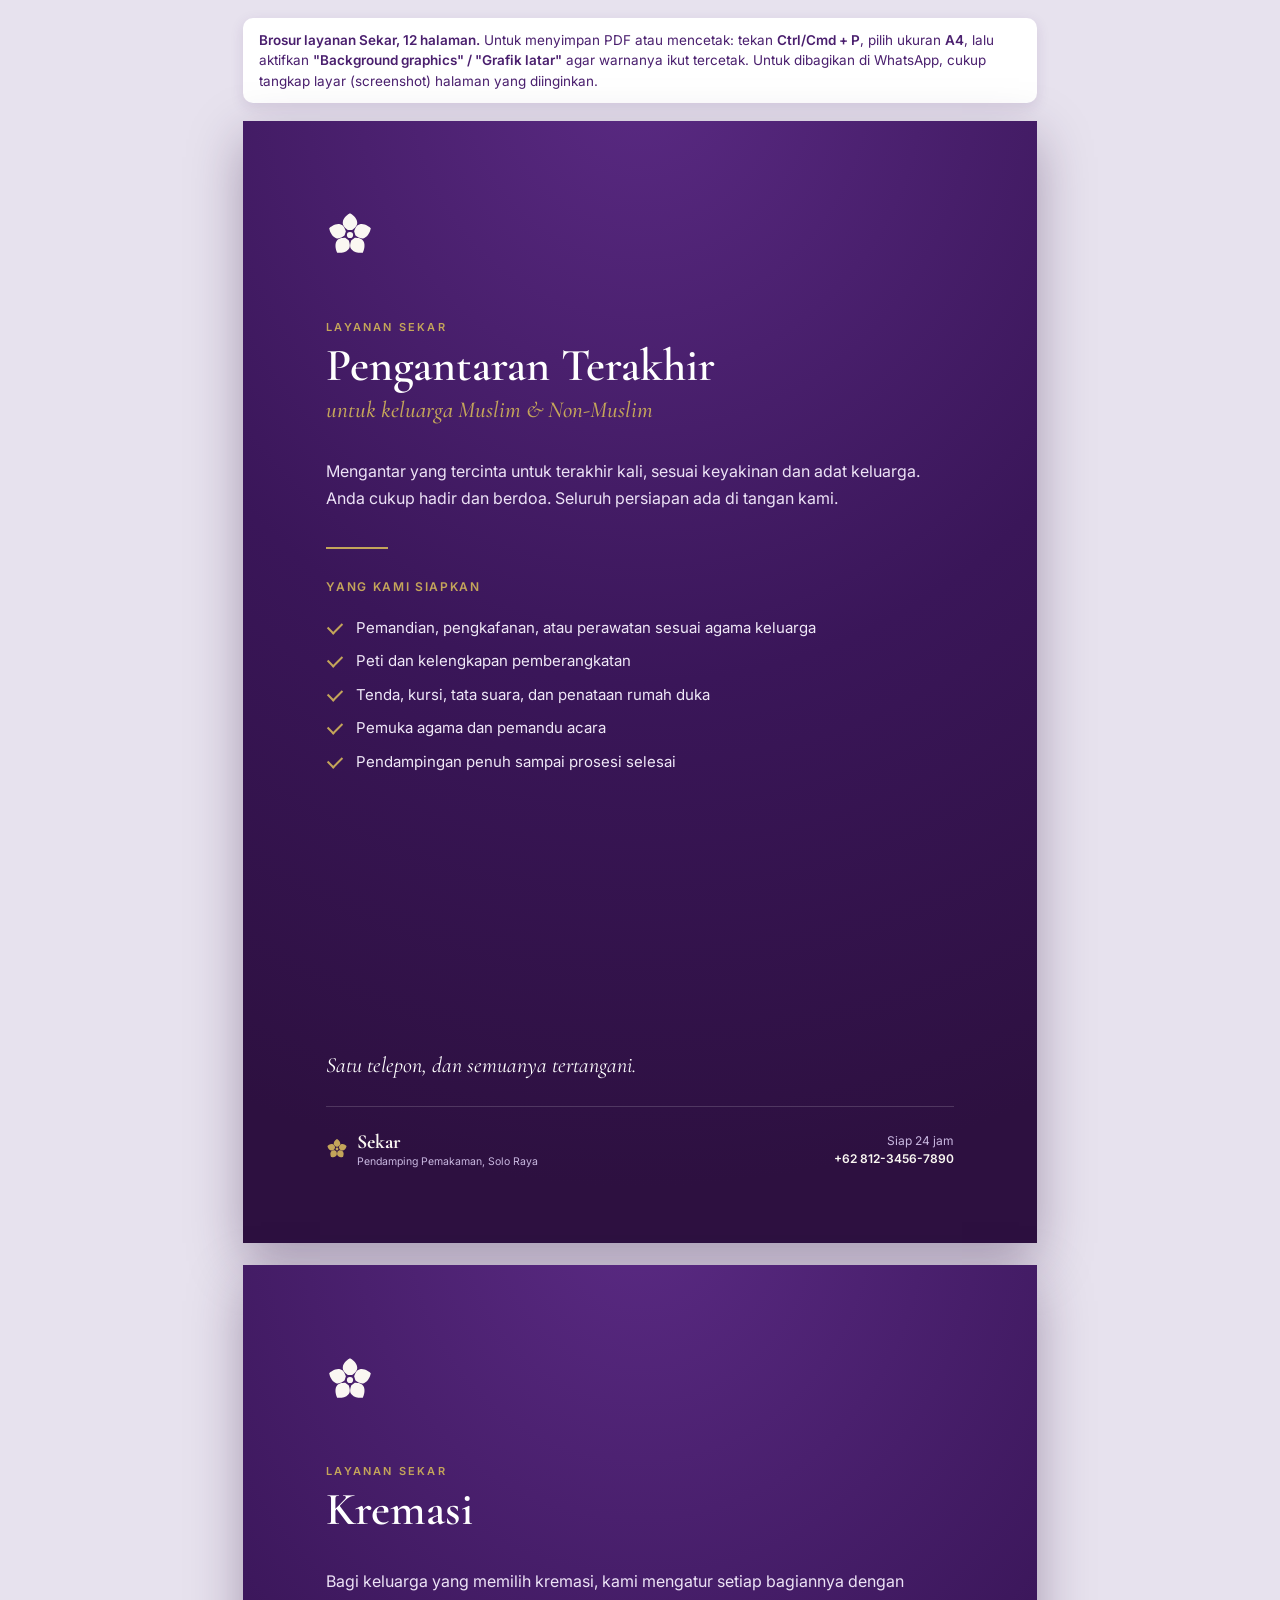
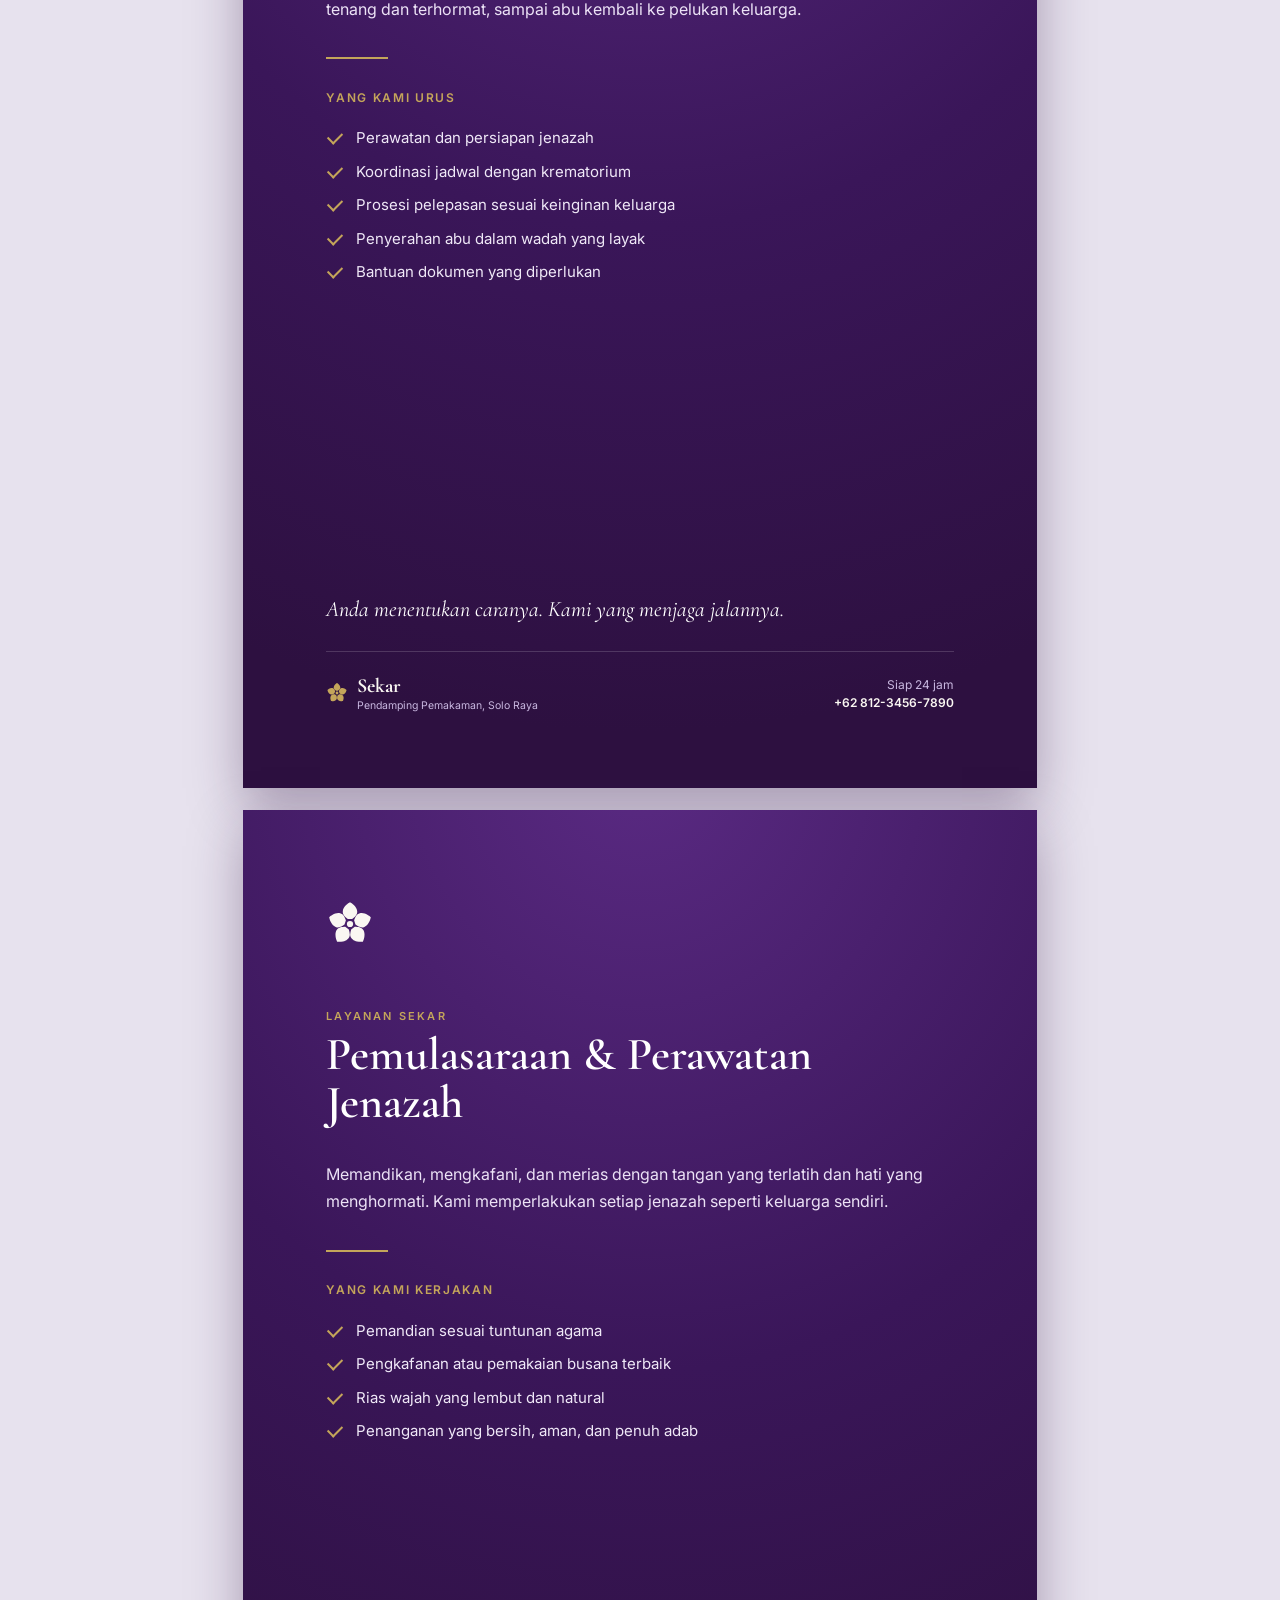
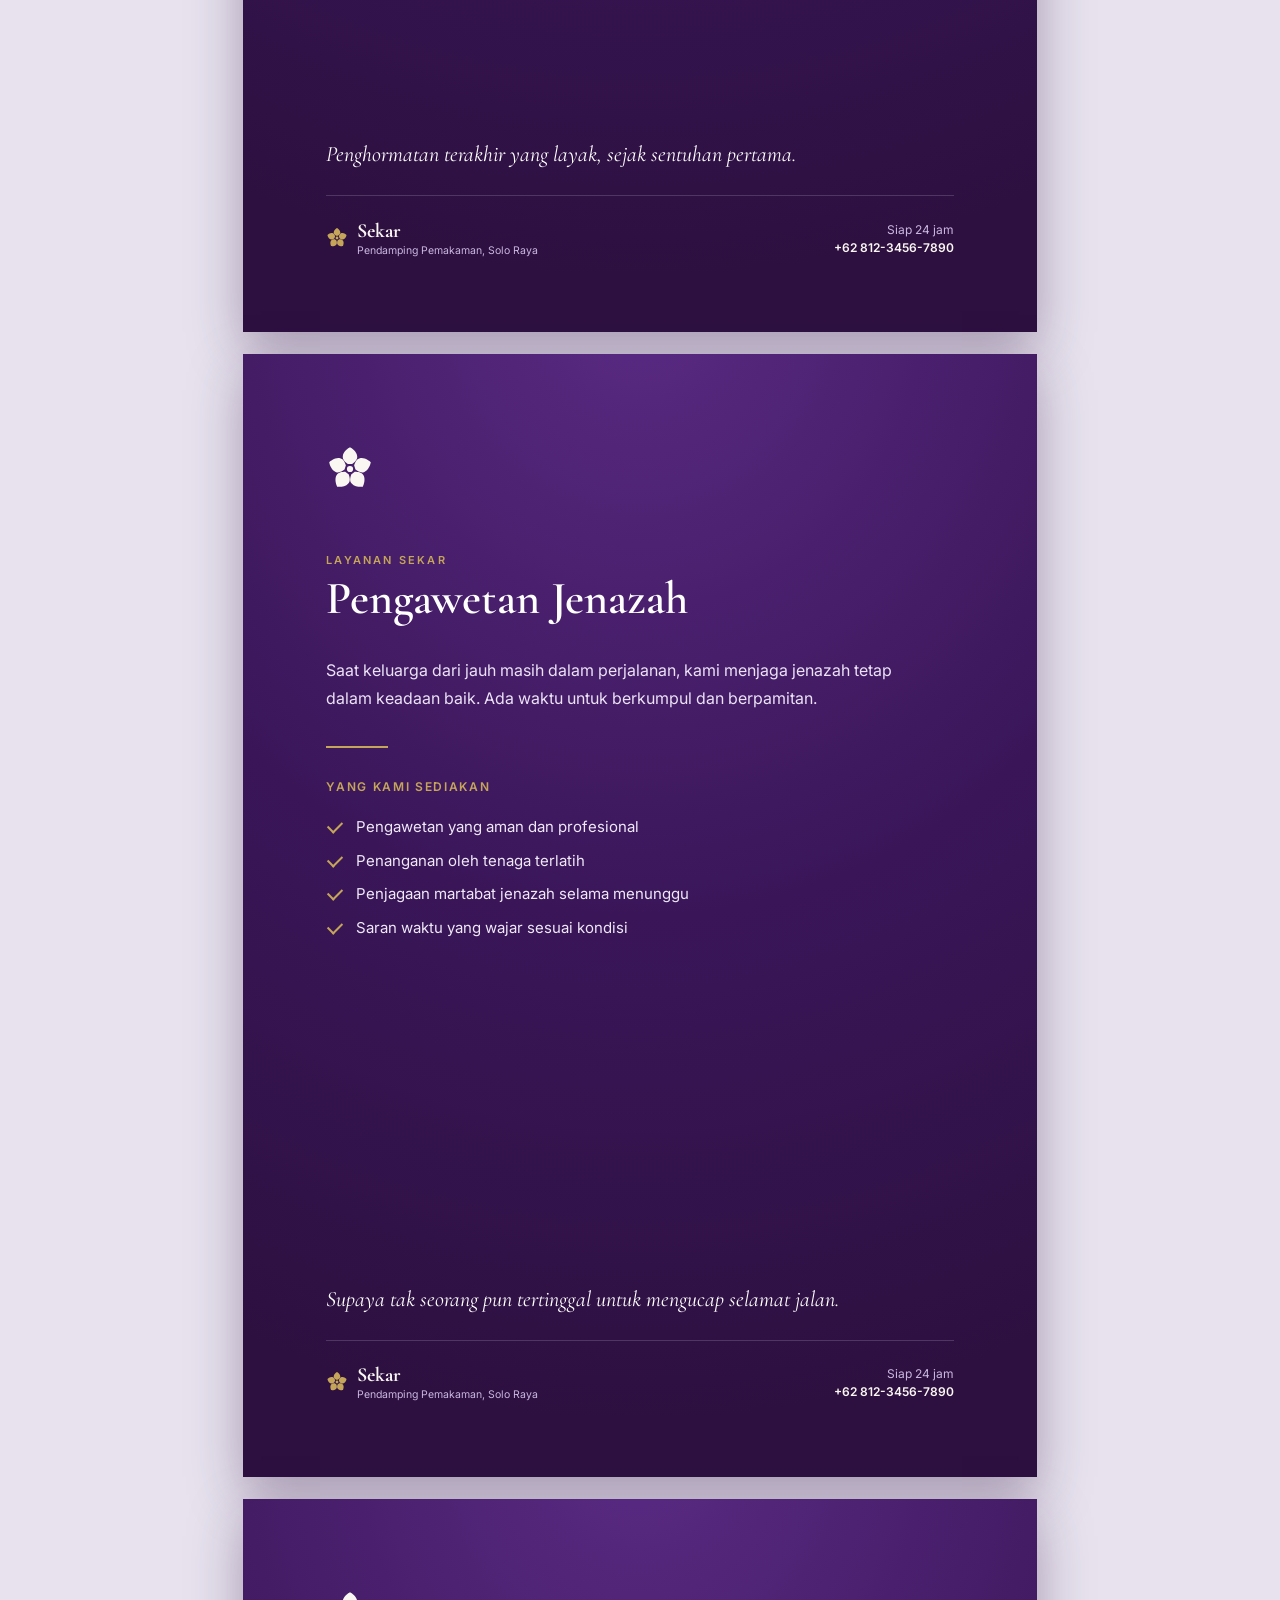
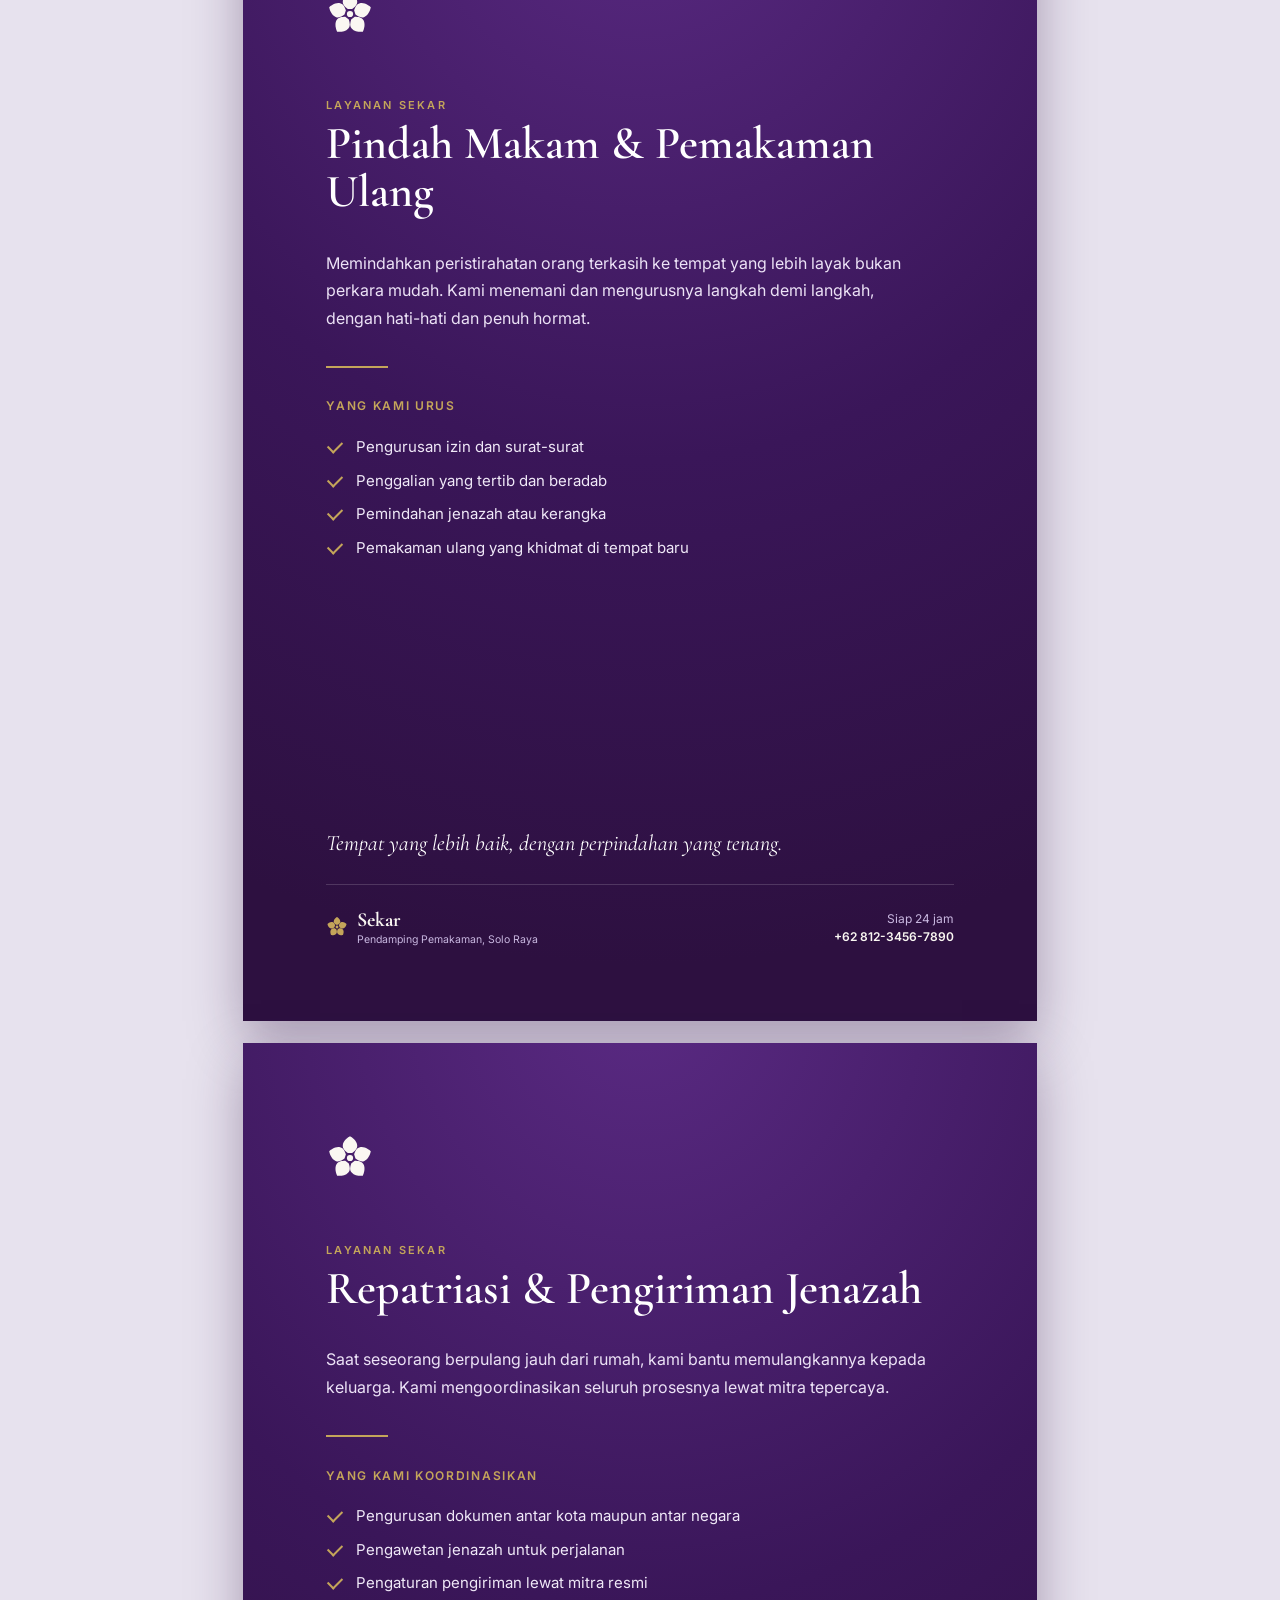
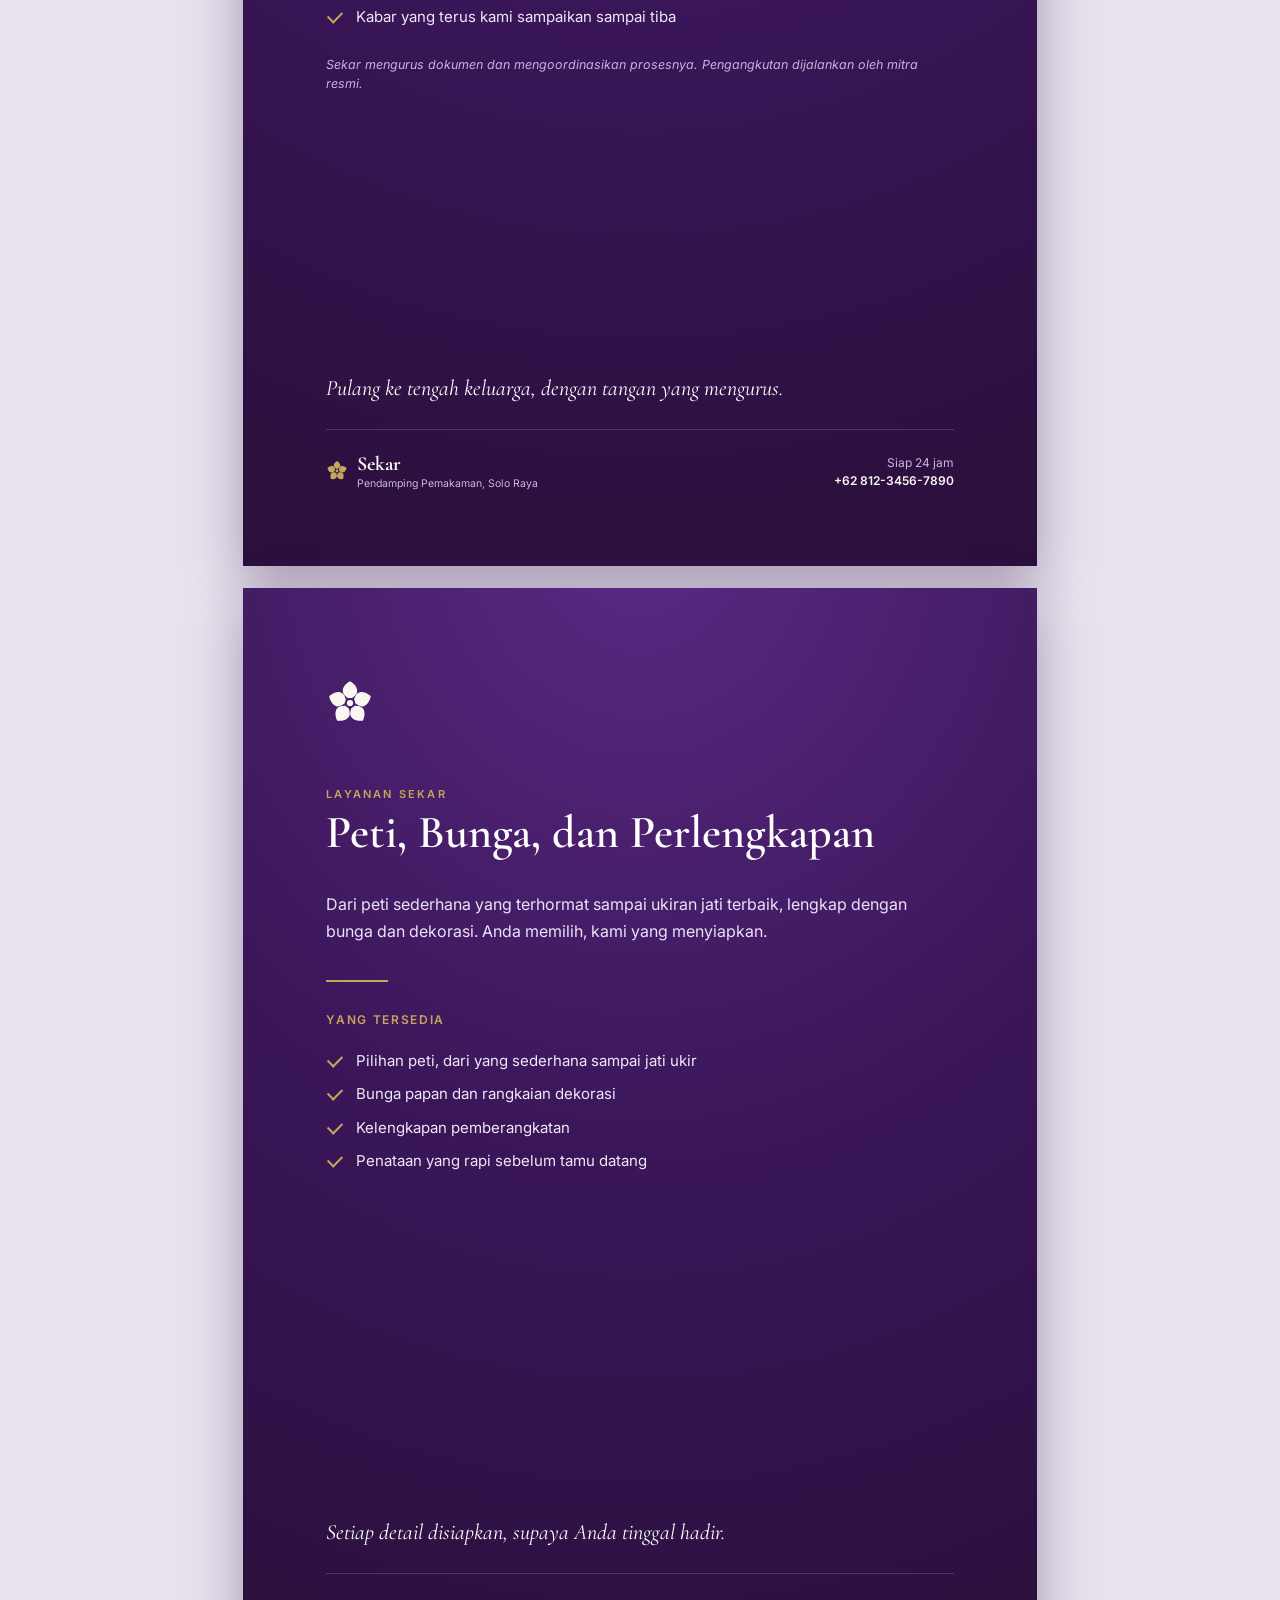
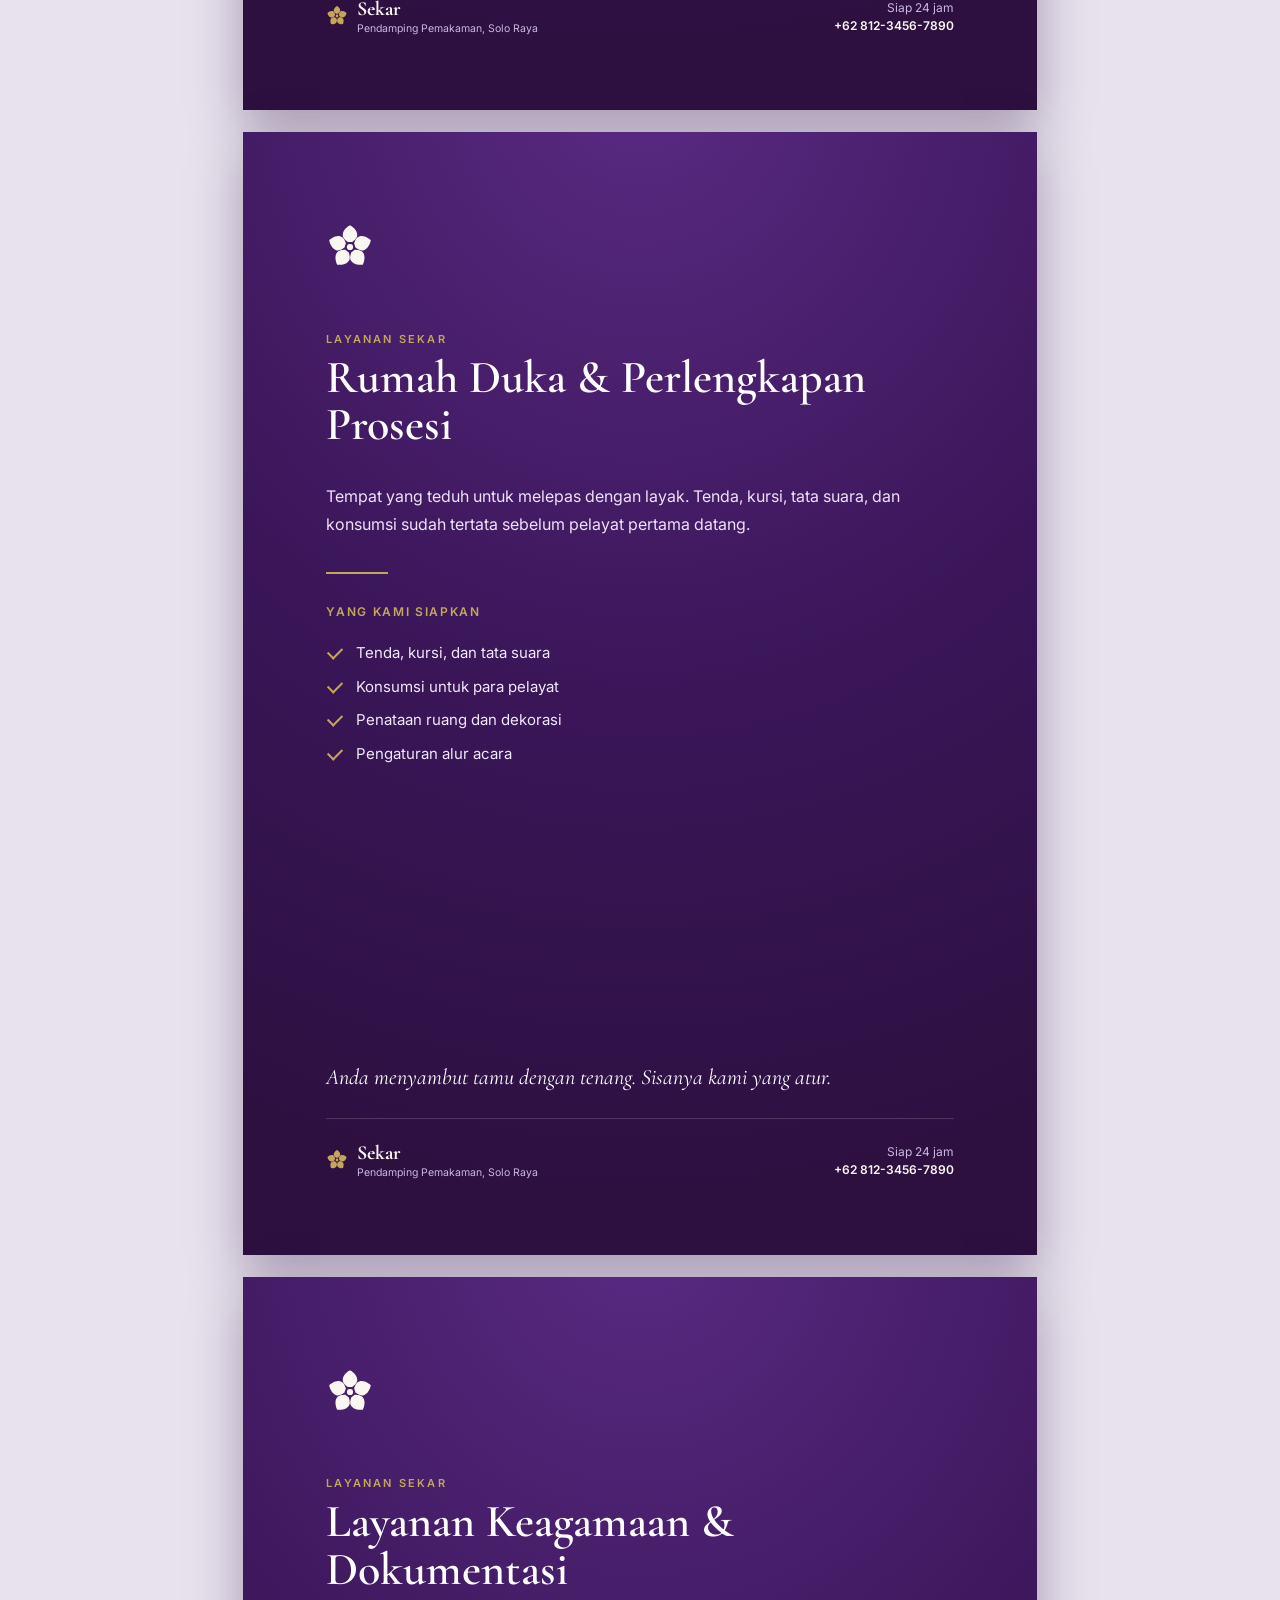
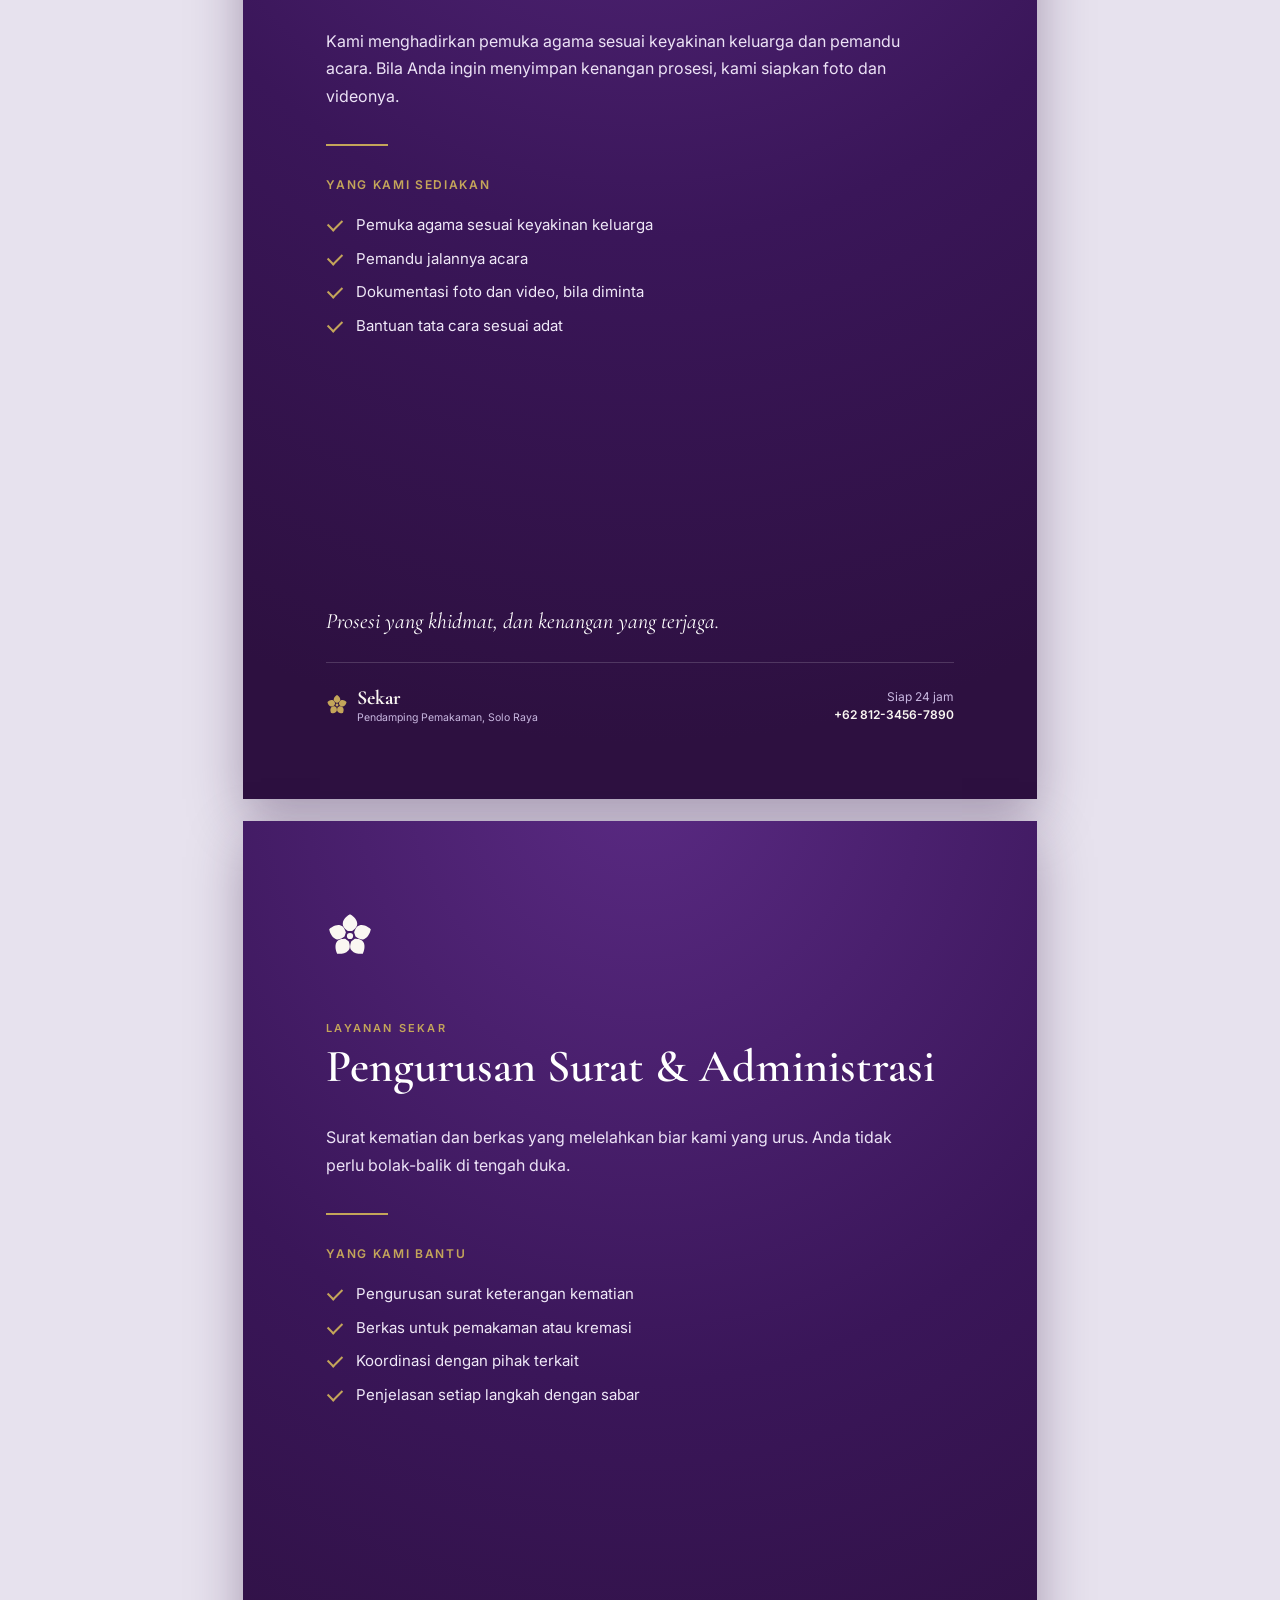
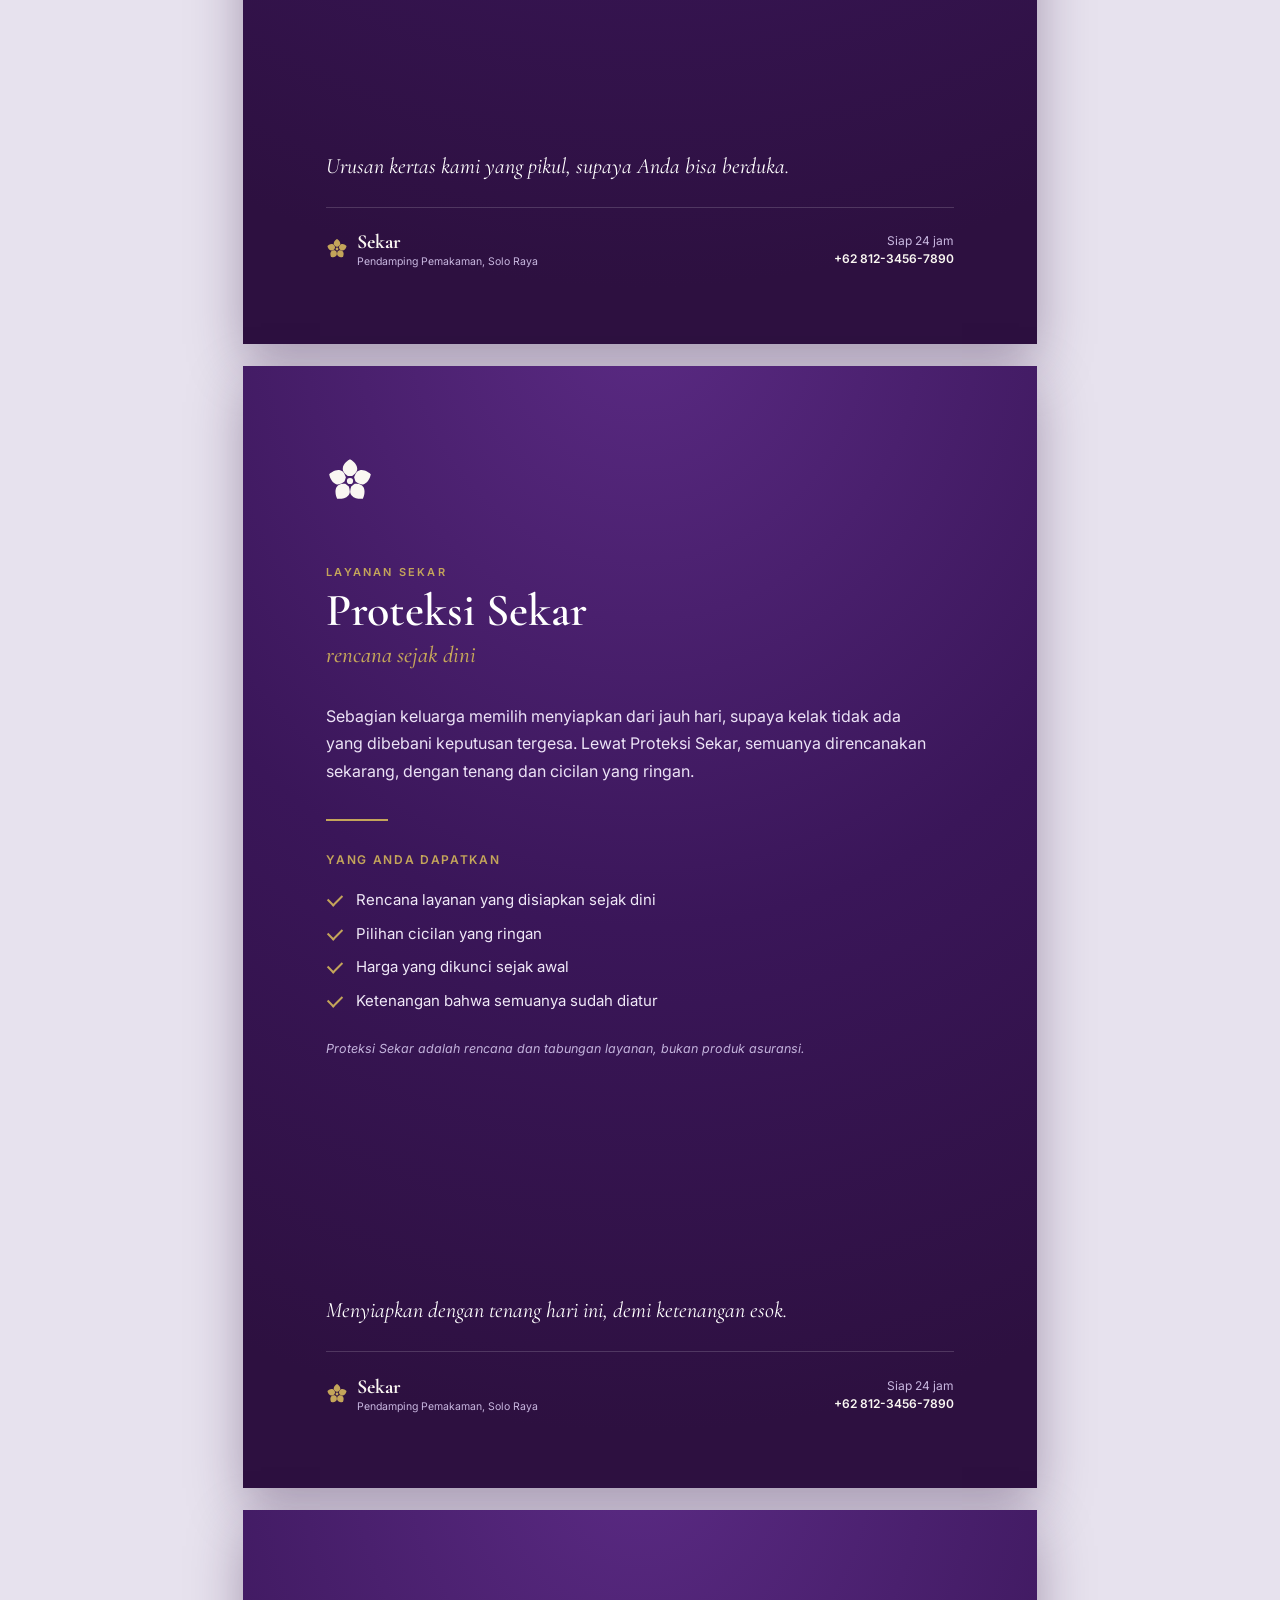
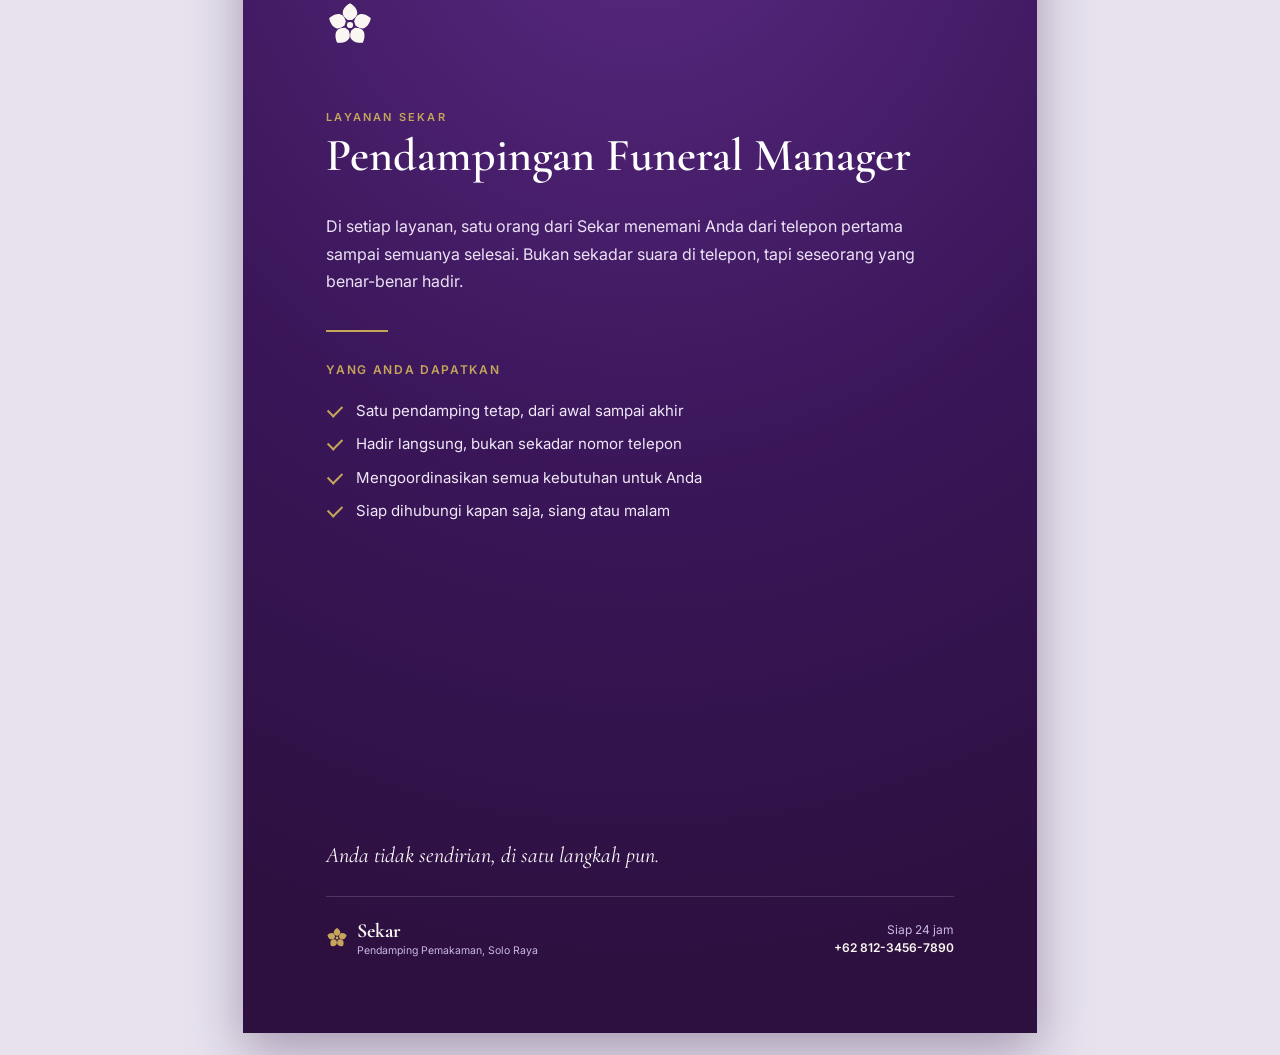
==== brosur.html @ 133fcb73 "feat: 12 service brochures (brosur.html), dark/reversed design, print-ready One A4-portrait page per" ====
<!DOCTYPE html>
<html lang="id">
<head>
<meta charset="utf-8">
<meta name="viewport" content="width=device-width, initial-scale=1">
<title>Sekar · Brosur Layanan</title>
<link rel="icon" href="assets/favicon.svg">
<link rel="preconnect" href="https://fonts.googleapis.com">
<link rel="preconnect" href="https://fonts.gstatic.com" crossorigin>
<link href="https://fonts.googleapis.com/css2?family=Cormorant+Garamond:ital,wght@0,500;0,600;0,700;1,500;1,600&family=Inter:wght@400;500;600&display=swap" rel="stylesheet">
<style>
  :root{ --gold:#c4a55a; --cream:#faf7f2; }
  *{box-sizing:border-box;margin:0;padding:0;-webkit-print-color-adjust:exact;print-color-adjust:exact}
  body{font-family:'Inter',system-ui,sans-serif;background:#e7e2ee;color:var(--cream)}
  .hint{max-width:210mm;margin:18px auto;padding:12px 16px;background:#fff;color:#4a1f6e;border-radius:10px;font-size:13.5px;line-height:1.5;box-shadow:0 4px 14px rgba(74,31,110,.12)}
  .hint b{font-weight:600}

  .bro{position:relative;width:210mm;min-height:297mm;margin:0 auto 22px;display:flex;flex-direction:column;
       padding:24mm 22mm 20mm;overflow:hidden;
       background:radial-gradient(130% 100% at 50% -5%,#5a2a83 0,#3a1659 55%,#2d1040 100%);
       box-shadow:0 18px 50px rgba(45,16,64,.35)}
  .mark{width:48px;height:48px;display:block;color:var(--cream)}
  .eyebrow{margin-top:16mm;color:var(--gold);letter-spacing:.2em;text-transform:uppercase;font-size:11px;font-weight:600}
  .title{font-family:'Cormorant Garamond',serif;font-weight:600;font-size:46px;line-height:1.04;color:#fff;margin-top:8px}
  .subtitle{font-family:'Cormorant Garamond',serif;font-style:italic;font-weight:500;color:var(--gold);font-size:23px;margin-top:6px}
  .lead{font-size:16px;line-height:1.72;color:#ece2f6;max-width:60ch;margin-top:9mm}
  .rule{width:62px;height:2px;background:var(--gold);border:0;margin:9mm 0 8mm}
  .sub{color:var(--gold);letter-spacing:.14em;text-transform:uppercase;font-size:12px;font-weight:600}
  .list{list-style:none;margin-top:6mm;display:flex;flex-direction:column;gap:11px}
  .list li{position:relative;padding-left:30px;font-size:15px;line-height:1.5;color:#efe8f7}
  .list li::before{content:"";position:absolute;left:2px;top:5px;width:12px;height:7px;border-left:2px solid var(--gold);border-bottom:2px solid var(--gold);transform:rotate(-45deg)}
  .note{margin-top:7mm;font-size:12.5px;font-style:italic;color:#c4b4dd;line-height:1.55}
  .close{font-family:'Cormorant Garamond',serif;font-style:italic;font-size:22px;line-height:1.3;color:#fff;margin-top:auto;padding-top:10mm}
  .foot{display:flex;justify-content:space-between;align-items:flex-end;gap:16px;margin-top:7mm;padding-top:6mm;border-top:1px solid rgba(255,255,255,.16);font-size:12px;color:#c9b8e0}
  .fbrand{display:flex;align-items:center;gap:9px}
  .fbrand svg{width:22px;height:22px;color:var(--gold)}
  .fbrand b{font-family:'Cormorant Garamond',serif;font-weight:700;font-size:20px;color:var(--cream)}
  .fbrand span{display:block;font-size:10.5px;color:#c9b8e0;margin-top:1px}
  .fcontact{text-align:right;line-height:1.5}
  .fcontact b{color:var(--cream);font-weight:600}

  @media print{
    @page{size:A4 portrait;margin:0}
    body{background:none}
    .hint{display:none}
    .bro{margin:0;box-shadow:none;page-break-after:always;min-height:297mm}
    .bro:last-of-type{page-break-after:auto}
  }
</style>
</head>
<body>

<div class="hint">
  <b>Brosur layanan Sekar, 12 halaman.</b> Untuk menyimpan PDF atau mencetak: tekan <b>Ctrl/Cmd&nbsp;+&nbsp;P</b>, pilih ukuran <b>A4</b>, lalu aktifkan <b>"Background graphics" / "Grafik latar"</b> agar warnanya ikut tercetak. Untuk dibagikan di WhatsApp, cukup tangkap layar (screenshot) halaman yang diinginkan.
</div>

<!-- reusable melati mark -->
<svg width="0" height="0" style="position:absolute" aria-hidden="true">
  <symbol id="melati" viewBox="0 0 100 100"><g fill="currentColor" fill-rule="evenodd">
    <path d="M 54.60 39.50 C 59.60 35.50 65.80 31.10 65.00 23.40 C 64.40 13.60 53.40 6.00 50.00 4.50 C 46.60 6.00 35.60 13.60 35.00 23.40 C 34.20 31.10 40.40 35.50 45.40 39.50 Z"/><path d="M 61.41 51.13 C 66.76 54.65 72.86 59.19 79.93 56.05 C 89.07 52.45 92.90 39.64 93.27 35.94 C 90.80 33.17 80.17 25.06 70.66 27.51 C 63.09 29.13 60.82 36.39 58.56 42.38 Z"/><path d="M 52.45 61.20 C 50.76 67.37 48.33 74.58 53.50 80.34 C 59.75 87.91 73.11 87.60 76.74 86.81 C 78.61 83.60 83.05 70.98 77.77 62.70 C 73.89 56.00 66.29 56.09 59.89 55.79 Z"/><path d="M 40.11 55.79 C 33.71 56.09 26.11 56.00 22.23 62.70 C 16.95 70.98 21.39 83.60 23.26 86.81 C 26.89 87.60 40.25 87.91 46.50 80.34 C 51.67 74.58 49.24 67.37 47.55 61.20 Z"/><path d="M 41.44 42.38 C 39.18 36.39 36.91 29.13 29.34 27.51 C 19.83 25.06 9.20 33.17 6.73 35.94 C 7.10 39.64 10.93 52.45 20.07 56.05 C 27.14 59.19 33.24 54.65 38.59 51.13 Z"/><circle cx="50" cy="50" r="6.5"/>
  </g></symbol>
</svg>

<!-- 1 -->
<section class="bro">
  <svg class="mark" viewBox="0 0 100 100"><use href="#melati"/></svg>
  <p class="eyebrow">Layanan Sekar</p>
  <h1 class="title">Pengantaran Terakhir</h1>
  <p class="subtitle">untuk keluarga Muslim &amp; Non-Muslim</p>
  <p class="lead">Mengantar yang tercinta untuk terakhir kali, sesuai keyakinan dan adat keluarga. Anda cukup hadir dan berdoa. Seluruh persiapan ada di tangan kami.</p>
  <hr class="rule">
  <p class="sub">Yang kami siapkan</p>
  <ul class="list">
    <li>Pemandian, pengkafanan, atau perawatan sesuai agama keluarga</li>
    <li>Peti dan kelengkapan pemberangkatan</li>
    <li>Tenda, kursi, tata suara, dan penataan rumah duka</li>
    <li>Pemuka agama dan pemandu acara</li>
    <li>Pendampingan penuh sampai prosesi selesai</li>
  </ul>
  <p class="close">Satu telepon, dan semuanya tertangani.</p>
  <div class="foot">
    <div class="fbrand"><svg viewBox="0 0 100 100"><use href="#melati"/></svg><div><b>Sekar</b><span>Pendamping Pemakaman, Solo Raya</span></div></div>
    <div class="fcontact">Siap 24 jam<br><b>+62 812-3456-7890</b></div>
  </div>
</section>

<!-- 2 -->
<section class="bro">
  <svg class="mark" viewBox="0 0 100 100"><use href="#melati"/></svg>
  <p class="eyebrow">Layanan Sekar</p>
  <h1 class="title">Kremasi</h1>
  <p class="lead">Bagi keluarga yang memilih kremasi, kami mengatur setiap bagiannya dengan tenang dan terhormat, sampai abu kembali ke pelukan keluarga.</p>
  <hr class="rule">
  <p class="sub">Yang kami urus</p>
  <ul class="list">
    <li>Perawatan dan persiapan jenazah</li>
    <li>Koordinasi jadwal dengan krematorium</li>
    <li>Prosesi pelepasan sesuai keinginan keluarga</li>
    <li>Penyerahan abu dalam wadah yang layak</li>
    <li>Bantuan dokumen yang diperlukan</li>
  </ul>
  <p class="close">Anda menentukan caranya. Kami yang menjaga jalannya.</p>
  <div class="foot">
    <div class="fbrand"><svg viewBox="0 0 100 100"><use href="#melati"/></svg><div><b>Sekar</b><span>Pendamping Pemakaman, Solo Raya</span></div></div>
    <div class="fcontact">Siap 24 jam<br><b>+62 812-3456-7890</b></div>
  </div>
</section>

<!-- 3 -->
<section class="bro">
  <svg class="mark" viewBox="0 0 100 100"><use href="#melati"/></svg>
  <p class="eyebrow">Layanan Sekar</p>
  <h1 class="title">Pemulasaraan &amp; Perawatan Jenazah</h1>
  <p class="lead">Memandikan, mengkafani, dan merias dengan tangan yang terlatih dan hati yang menghormati. Kami memperlakukan setiap jenazah seperti keluarga sendiri.</p>
  <hr class="rule">
  <p class="sub">Yang kami kerjakan</p>
  <ul class="list">
    <li>Pemandian sesuai tuntunan agama</li>
    <li>Pengkafanan atau pemakaian busana terbaik</li>
    <li>Rias wajah yang lembut dan natural</li>
    <li>Penanganan yang bersih, aman, dan penuh adab</li>
  </ul>
  <p class="close">Penghormatan terakhir yang layak, sejak sentuhan pertama.</p>
  <div class="foot">
    <div class="fbrand"><svg viewBox="0 0 100 100"><use href="#melati"/></svg><div><b>Sekar</b><span>Pendamping Pemakaman, Solo Raya</span></div></div>
    <div class="fcontact">Siap 24 jam<br><b>+62 812-3456-7890</b></div>
  </div>
</section>

<!-- 4 -->
<section class="bro">
  <svg class="mark" viewBox="0 0 100 100"><use href="#melati"/></svg>
  <p class="eyebrow">Layanan Sekar</p>
  <h1 class="title">Pengawetan Jenazah</h1>
  <p class="lead">Saat keluarga dari jauh masih dalam perjalanan, kami menjaga jenazah tetap dalam keadaan baik. Ada waktu untuk berkumpul dan berpamitan.</p>
  <hr class="rule">
  <p class="sub">Yang kami sediakan</p>
  <ul class="list">
    <li>Pengawetan yang aman dan profesional</li>
    <li>Penanganan oleh tenaga terlatih</li>
    <li>Penjagaan martabat jenazah selama menunggu</li>
    <li>Saran waktu yang wajar sesuai kondisi</li>
  </ul>
  <p class="close">Supaya tak seorang pun tertinggal untuk mengucap selamat jalan.</p>
  <div class="foot">
    <div class="fbrand"><svg viewBox="0 0 100 100"><use href="#melati"/></svg><div><b>Sekar</b><span>Pendamping Pemakaman, Solo Raya</span></div></div>
    <div class="fcontact">Siap 24 jam<br><b>+62 812-3456-7890</b></div>
  </div>
</section>

<!-- 5 -->
<section class="bro">
  <svg class="mark" viewBox="0 0 100 100"><use href="#melati"/></svg>
  <p class="eyebrow">Layanan Sekar</p>
  <h1 class="title">Pindah Makam &amp; Pemakaman Ulang</h1>
  <p class="lead">Memindahkan peristirahatan orang terkasih ke tempat yang lebih layak bukan perkara mudah. Kami menemani dan mengurusnya langkah demi langkah, dengan hati-hati dan penuh hormat.</p>
  <hr class="rule">
  <p class="sub">Yang kami urus</p>
  <ul class="list">
    <li>Pengurusan izin dan surat-surat</li>
    <li>Penggalian yang tertib dan beradab</li>
    <li>Pemindahan jenazah atau kerangka</li>
    <li>Pemakaman ulang yang khidmat di tempat baru</li>
  </ul>
  <p class="close">Tempat yang lebih baik, dengan perpindahan yang tenang.</p>
  <div class="foot">
    <div class="fbrand"><svg viewBox="0 0 100 100"><use href="#melati"/></svg><div><b>Sekar</b><span>Pendamping Pemakaman, Solo Raya</span></div></div>
    <div class="fcontact">Siap 24 jam<br><b>+62 812-3456-7890</b></div>
  </div>
</section>

<!-- 6 -->
<section class="bro">
  <svg class="mark" viewBox="0 0 100 100"><use href="#melati"/></svg>
  <p class="eyebrow">Layanan Sekar</p>
  <h1 class="title">Repatriasi &amp; Pengiriman Jenazah</h1>
  <p class="lead">Saat seseorang berpulang jauh dari rumah, kami bantu memulangkannya kepada keluarga. Kami mengoordinasikan seluruh prosesnya lewat mitra tepercaya.</p>
  <hr class="rule">
  <p class="sub">Yang kami koordinasikan</p>
  <ul class="list">
    <li>Pengurusan dokumen antar kota maupun antar negara</li>
    <li>Pengawetan jenazah untuk perjalanan</li>
    <li>Pengaturan pengiriman lewat mitra resmi</li>
    <li>Kabar yang terus kami sampaikan sampai tiba</li>
  </ul>
  <p class="note">Sekar mengurus dokumen dan mengoordinasikan prosesnya. Pengangkutan dijalankan oleh mitra resmi.</p>
  <p class="close">Pulang ke tengah keluarga, dengan tangan yang mengurus.</p>
  <div class="foot">
    <div class="fbrand"><svg viewBox="0 0 100 100"><use href="#melati"/></svg><div><b>Sekar</b><span>Pendamping Pemakaman, Solo Raya</span></div></div>
    <div class="fcontact">Siap 24 jam<br><b>+62 812-3456-7890</b></div>
  </div>
</section>

<!-- 7 -->
<section class="bro">
  <svg class="mark" viewBox="0 0 100 100"><use href="#melati"/></svg>
  <p class="eyebrow">Layanan Sekar</p>
  <h1 class="title">Peti, Bunga, dan Perlengkapan</h1>
  <p class="lead">Dari peti sederhana yang terhormat sampai ukiran jati terbaik, lengkap dengan bunga dan dekorasi. Anda memilih, kami yang menyiapkan.</p>
  <hr class="rule">
  <p class="sub">Yang tersedia</p>
  <ul class="list">
    <li>Pilihan peti, dari yang sederhana sampai jati ukir</li>
    <li>Bunga papan dan rangkaian dekorasi</li>
    <li>Kelengkapan pemberangkatan</li>
    <li>Penataan yang rapi sebelum tamu datang</li>
  </ul>
  <p class="close">Setiap detail disiapkan, supaya Anda tinggal hadir.</p>
  <div class="foot">
    <div class="fbrand"><svg viewBox="0 0 100 100"><use href="#melati"/></svg><div><b>Sekar</b><span>Pendamping Pemakaman, Solo Raya</span></div></div>
    <div class="fcontact">Siap 24 jam<br><b>+62 812-3456-7890</b></div>
  </div>
</section>

<!-- 8 -->
<section class="bro">
  <svg class="mark" viewBox="0 0 100 100"><use href="#melati"/></svg>
  <p class="eyebrow">Layanan Sekar</p>
  <h1 class="title">Rumah Duka &amp; Perlengkapan Prosesi</h1>
  <p class="lead">Tempat yang teduh untuk melepas dengan layak. Tenda, kursi, tata suara, dan konsumsi sudah tertata sebelum pelayat pertama datang.</p>
  <hr class="rule">
  <p class="sub">Yang kami siapkan</p>
  <ul class="list">
    <li>Tenda, kursi, dan tata suara</li>
    <li>Konsumsi untuk para pelayat</li>
    <li>Penataan ruang dan dekorasi</li>
    <li>Pengaturan alur acara</li>
  </ul>
  <p class="close">Anda menyambut tamu dengan tenang. Sisanya kami yang atur.</p>
  <div class="foot">
    <div class="fbrand"><svg viewBox="0 0 100 100"><use href="#melati"/></svg><div><b>Sekar</b><span>Pendamping Pemakaman, Solo Raya</span></div></div>
    <div class="fcontact">Siap 24 jam<br><b>+62 812-3456-7890</b></div>
  </div>
</section>

<!-- 9 -->
<section class="bro">
  <svg class="mark" viewBox="0 0 100 100"><use href="#melati"/></svg>
  <p class="eyebrow">Layanan Sekar</p>
  <h1 class="title">Layanan Keagamaan &amp; Dokumentasi</h1>
  <p class="lead">Kami menghadirkan pemuka agama sesuai keyakinan keluarga dan pemandu acara. Bila Anda ingin menyimpan kenangan prosesi, kami siapkan foto dan videonya.</p>
  <hr class="rule">
  <p class="sub">Yang kami sediakan</p>
  <ul class="list">
    <li>Pemuka agama sesuai keyakinan keluarga</li>
    <li>Pemandu jalannya acara</li>
    <li>Dokumentasi foto dan video, bila diminta</li>
    <li>Bantuan tata cara sesuai adat</li>
  </ul>
  <p class="close">Prosesi yang khidmat, dan kenangan yang terjaga.</p>
  <div class="foot">
    <div class="fbrand"><svg viewBox="0 0 100 100"><use href="#melati"/></svg><div><b>Sekar</b><span>Pendamping Pemakaman, Solo Raya</span></div></div>
    <div class="fcontact">Siap 24 jam<br><b>+62 812-3456-7890</b></div>
  </div>
</section>

<!-- 10 -->
<section class="bro">
  <svg class="mark" viewBox="0 0 100 100"><use href="#melati"/></svg>
  <p class="eyebrow">Layanan Sekar</p>
  <h1 class="title">Pengurusan Surat &amp; Administrasi</h1>
  <p class="lead">Surat kematian dan berkas yang melelahkan biar kami yang urus. Anda tidak perlu bolak-balik di tengah duka.</p>
  <hr class="rule">
  <p class="sub">Yang kami bantu</p>
  <ul class="list">
    <li>Pengurusan surat keterangan kematian</li>
    <li>Berkas untuk pemakaman atau kremasi</li>
    <li>Koordinasi dengan pihak terkait</li>
    <li>Penjelasan setiap langkah dengan sabar</li>
  </ul>
  <p class="close">Urusan kertas kami yang pikul, supaya Anda bisa berduka.</p>
  <div class="foot">
    <div class="fbrand"><svg viewBox="0 0 100 100"><use href="#melati"/></svg><div><b>Sekar</b><span>Pendamping Pemakaman, Solo Raya</span></div></div>
    <div class="fcontact">Siap 24 jam<br><b>+62 812-3456-7890</b></div>
  </div>
</section>

<!-- 11 -->
<section class="bro">
  <svg class="mark" viewBox="0 0 100 100"><use href="#melati"/></svg>
  <p class="eyebrow">Layanan Sekar</p>
  <h1 class="title">Proteksi Sekar</h1>
  <p class="subtitle">rencana sejak dini</p>
  <p class="lead">Sebagian keluarga memilih menyiapkan dari jauh hari, supaya kelak tidak ada yang dibebani keputusan tergesa. Lewat Proteksi Sekar, semuanya direncanakan sekarang, dengan tenang dan cicilan yang ringan.</p>
  <hr class="rule">
  <p class="sub">Yang Anda dapatkan</p>
  <ul class="list">
    <li>Rencana layanan yang disiapkan sejak dini</li>
    <li>Pilihan cicilan yang ringan</li>
    <li>Harga yang dikunci sejak awal</li>
    <li>Ketenangan bahwa semuanya sudah diatur</li>
  </ul>
  <p class="note">Proteksi Sekar adalah rencana dan tabungan layanan, bukan produk asuransi.</p>
  <p class="close">Menyiapkan dengan tenang hari ini, demi ketenangan esok.</p>
  <div class="foot">
    <div class="fbrand"><svg viewBox="0 0 100 100"><use href="#melati"/></svg><div><b>Sekar</b><span>Pendamping Pemakaman, Solo Raya</span></div></div>
    <div class="fcontact">Siap 24 jam<br><b>+62 812-3456-7890</b></div>
  </div>
</section>

<!-- 12 -->
<section class="bro">
  <svg class="mark" viewBox="0 0 100 100"><use href="#melati"/></svg>
  <p class="eyebrow">Layanan Sekar</p>
  <h1 class="title">Pendampingan Funeral Manager</h1>
  <p class="lead">Di setiap layanan, satu orang dari Sekar menemani Anda dari telepon pertama sampai semuanya selesai. Bukan sekadar suara di telepon, tapi seseorang yang benar-benar hadir.</p>
  <hr class="rule">
  <p class="sub">Yang Anda dapatkan</p>
  <ul class="list">
    <li>Satu pendamping tetap, dari awal sampai akhir</li>
    <li>Hadir langsung, bukan sekadar nomor telepon</li>
    <li>Mengoordinasikan semua kebutuhan untuk Anda</li>
    <li>Siap dihubungi kapan saja, siang atau malam</li>
  </ul>
  <p class="close">Anda tidak sendirian, di satu langkah pun.</p>
  <div class="foot">
    <div class="fbrand"><svg viewBox="0 0 100 100"><use href="#melati"/></svg><div><b>Sekar</b><span>Pendamping Pemakaman, Solo Raya</span></div></div>
    <div class="fcontact">Siap 24 jam<br><b>+62 812-3456-7890</b></div>
  </div>
</section>

</body>
</html>
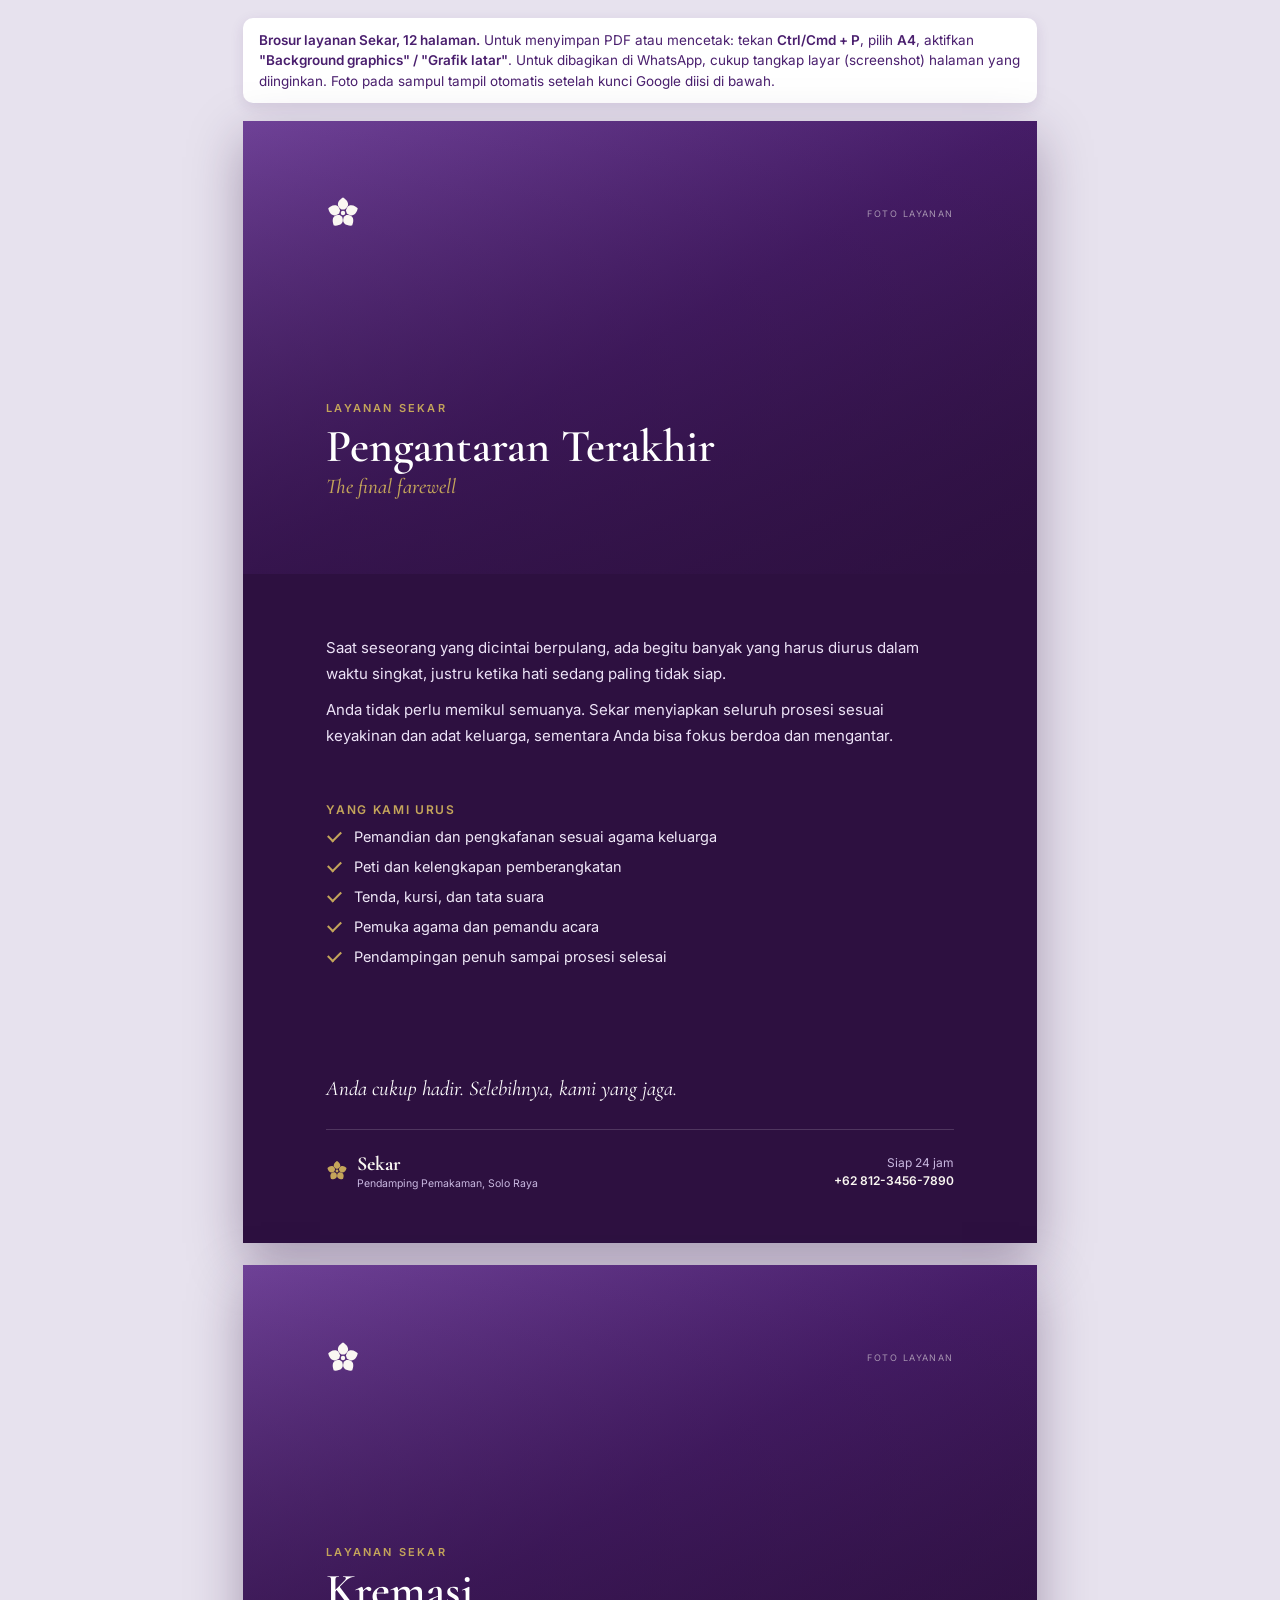
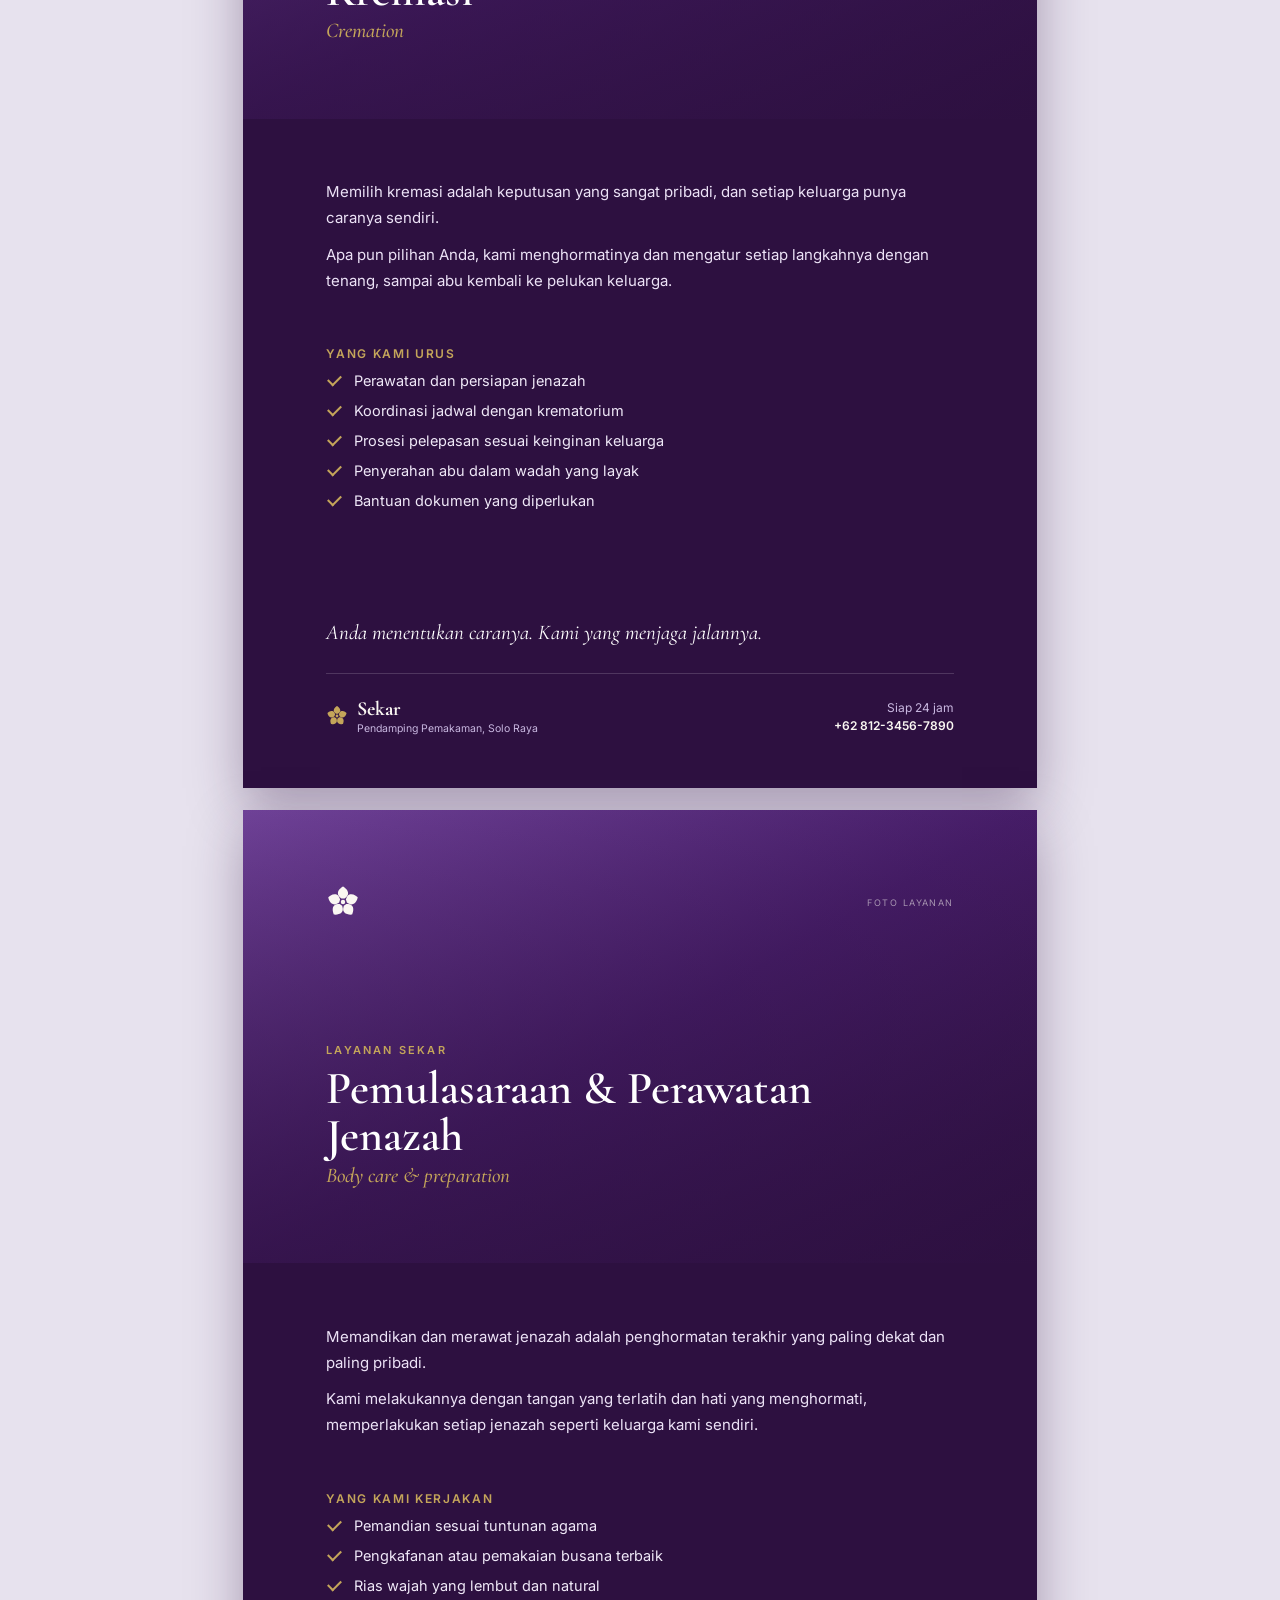
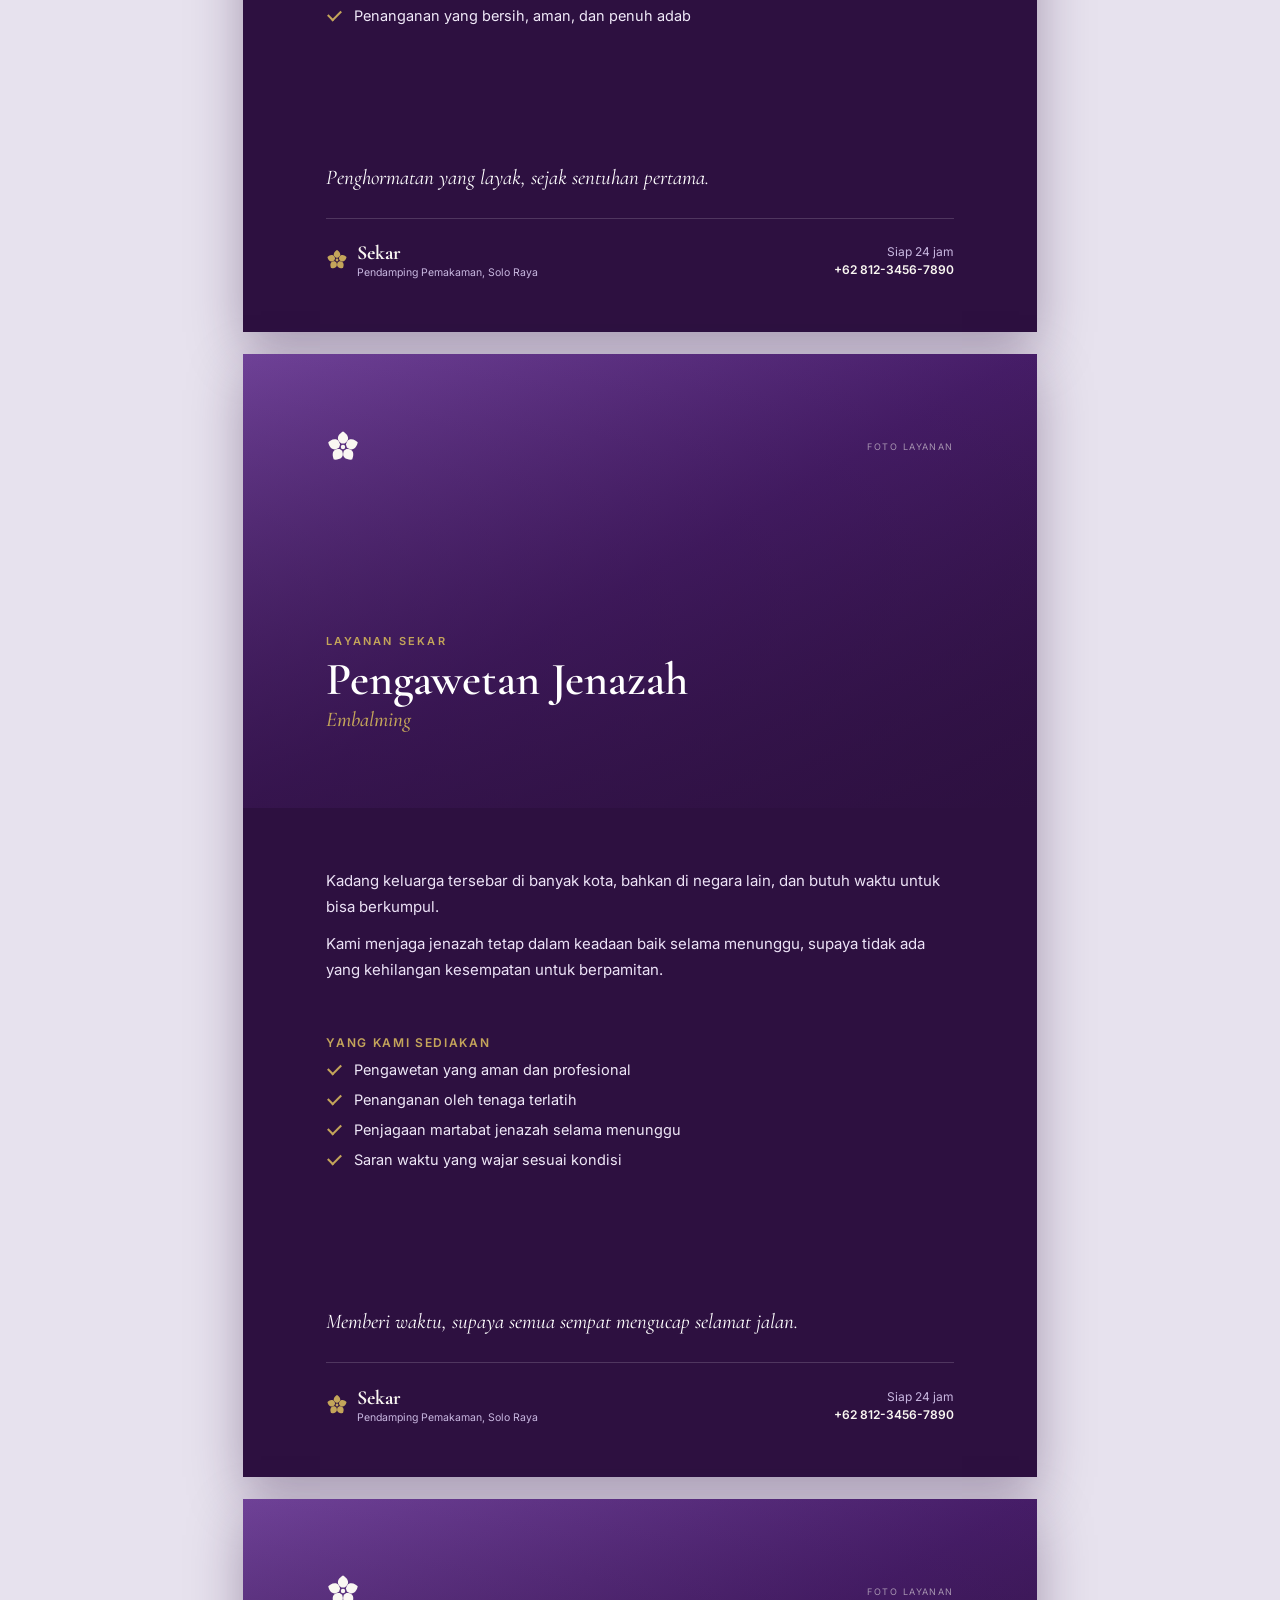
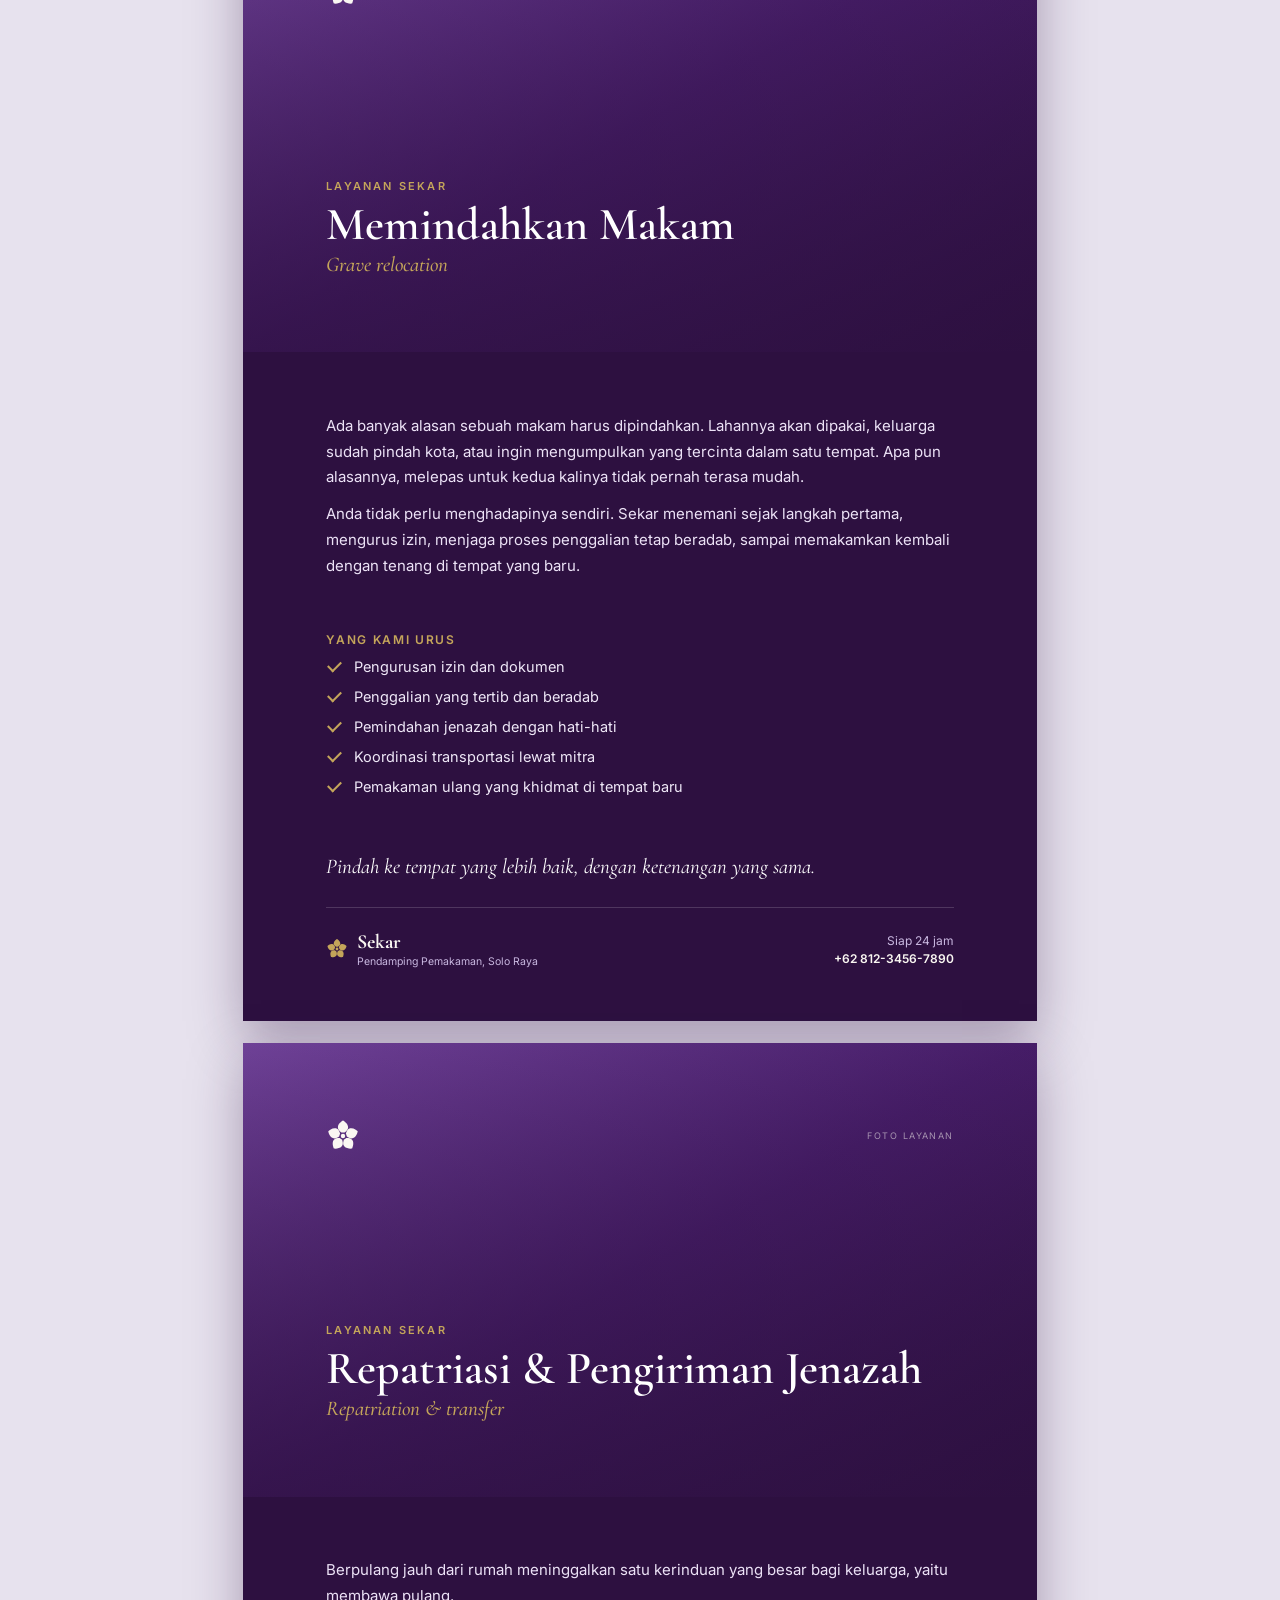
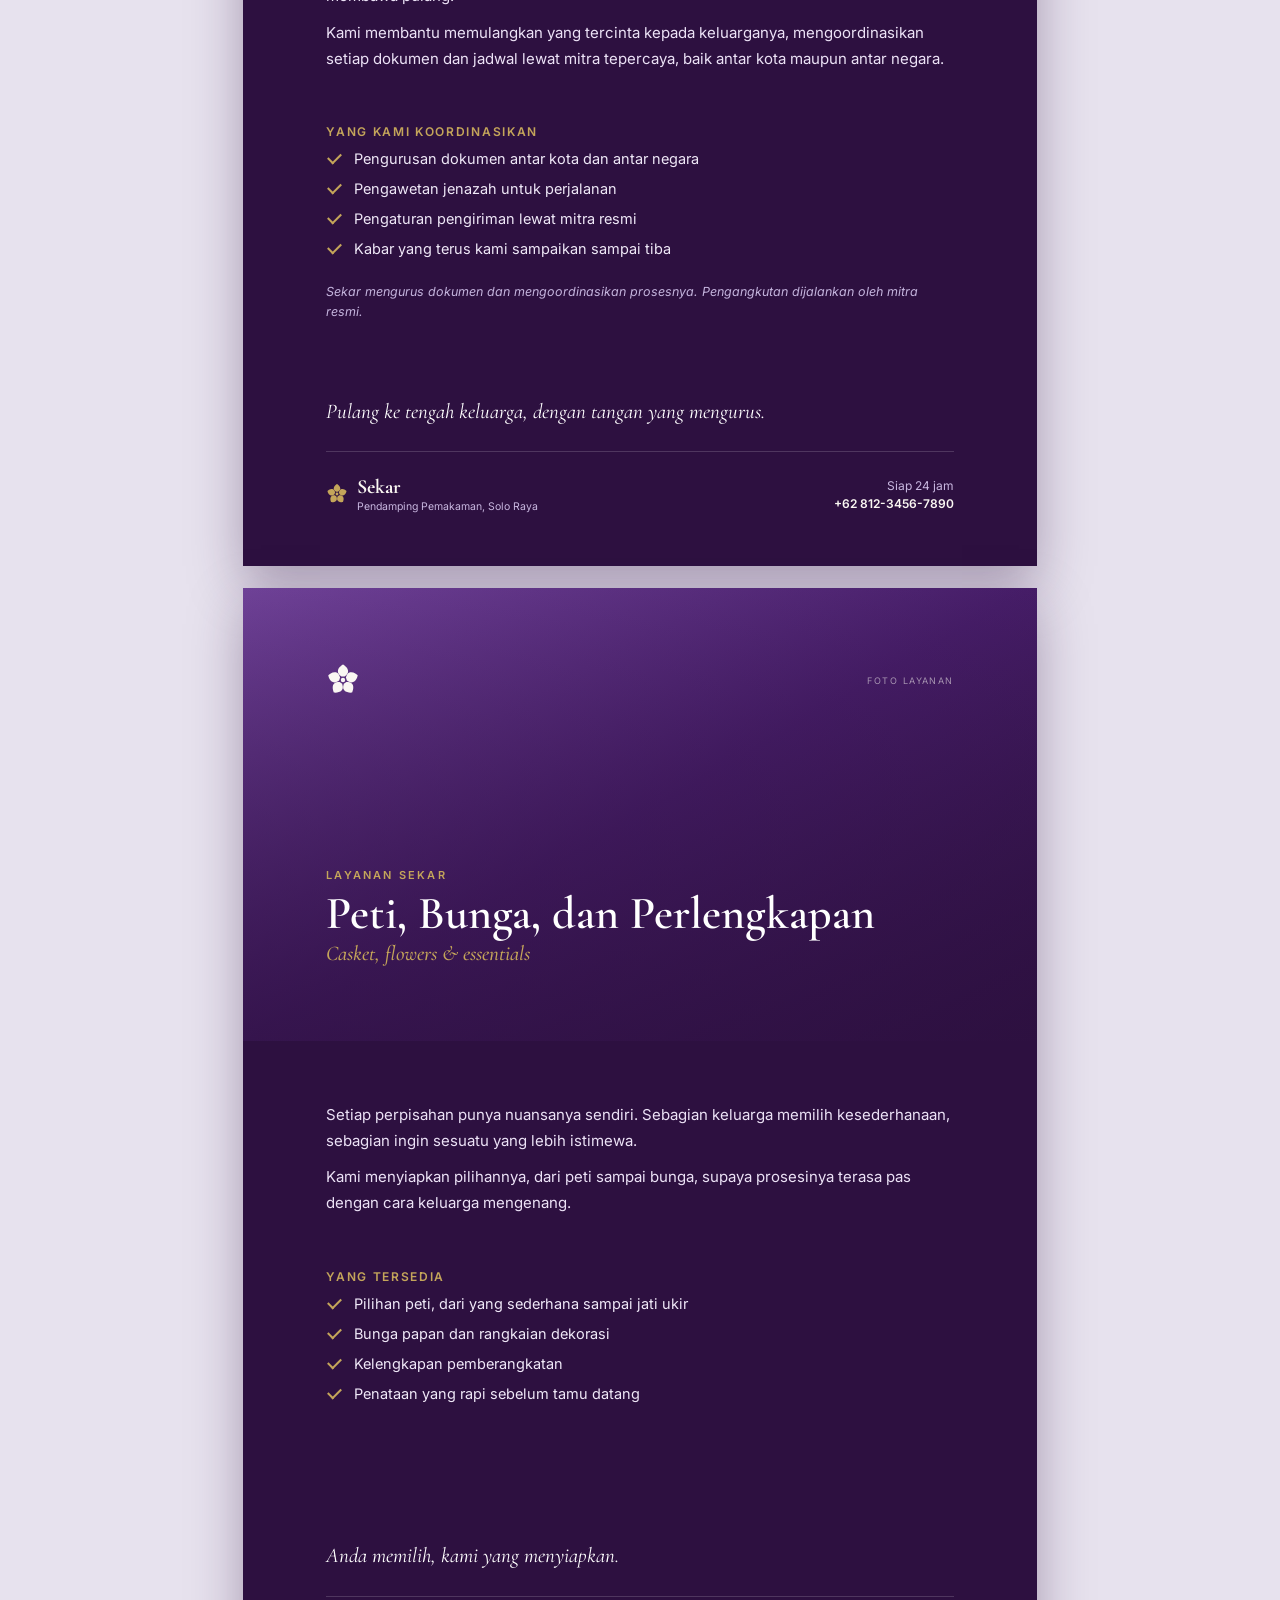
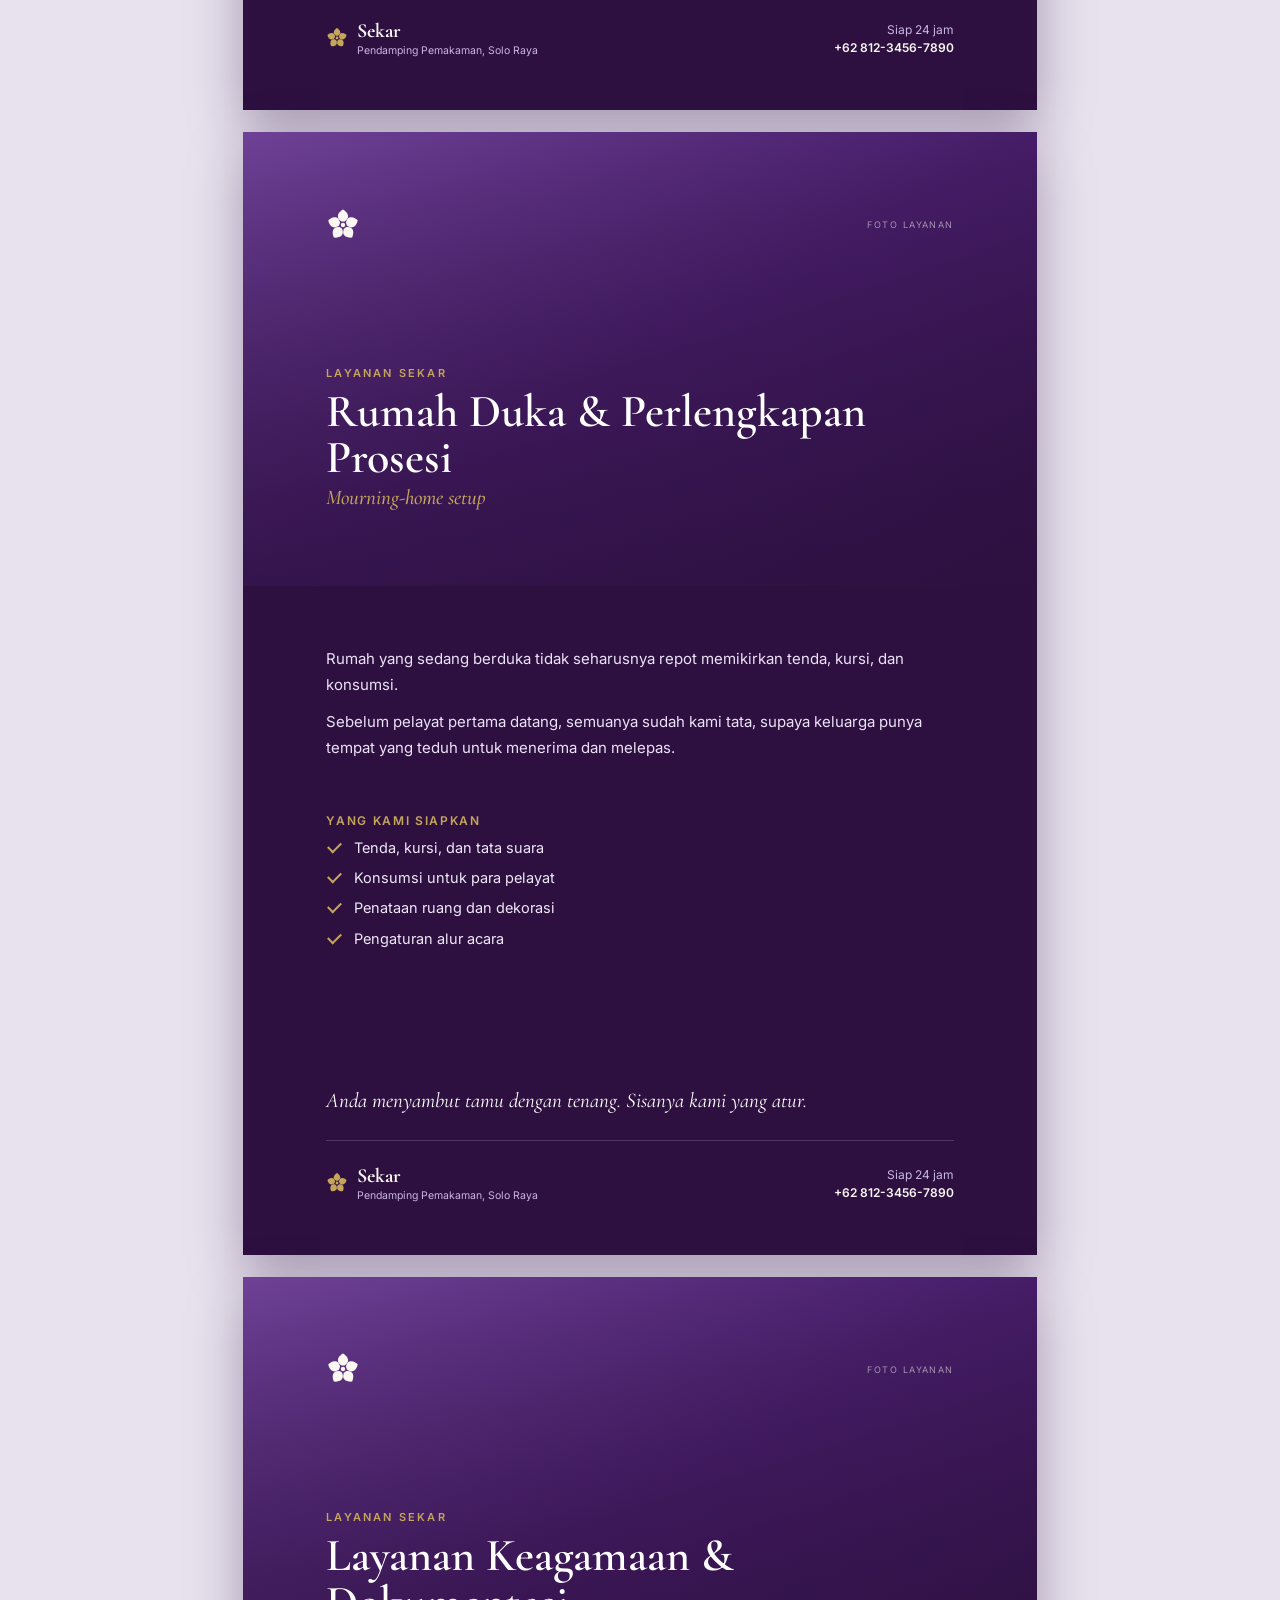
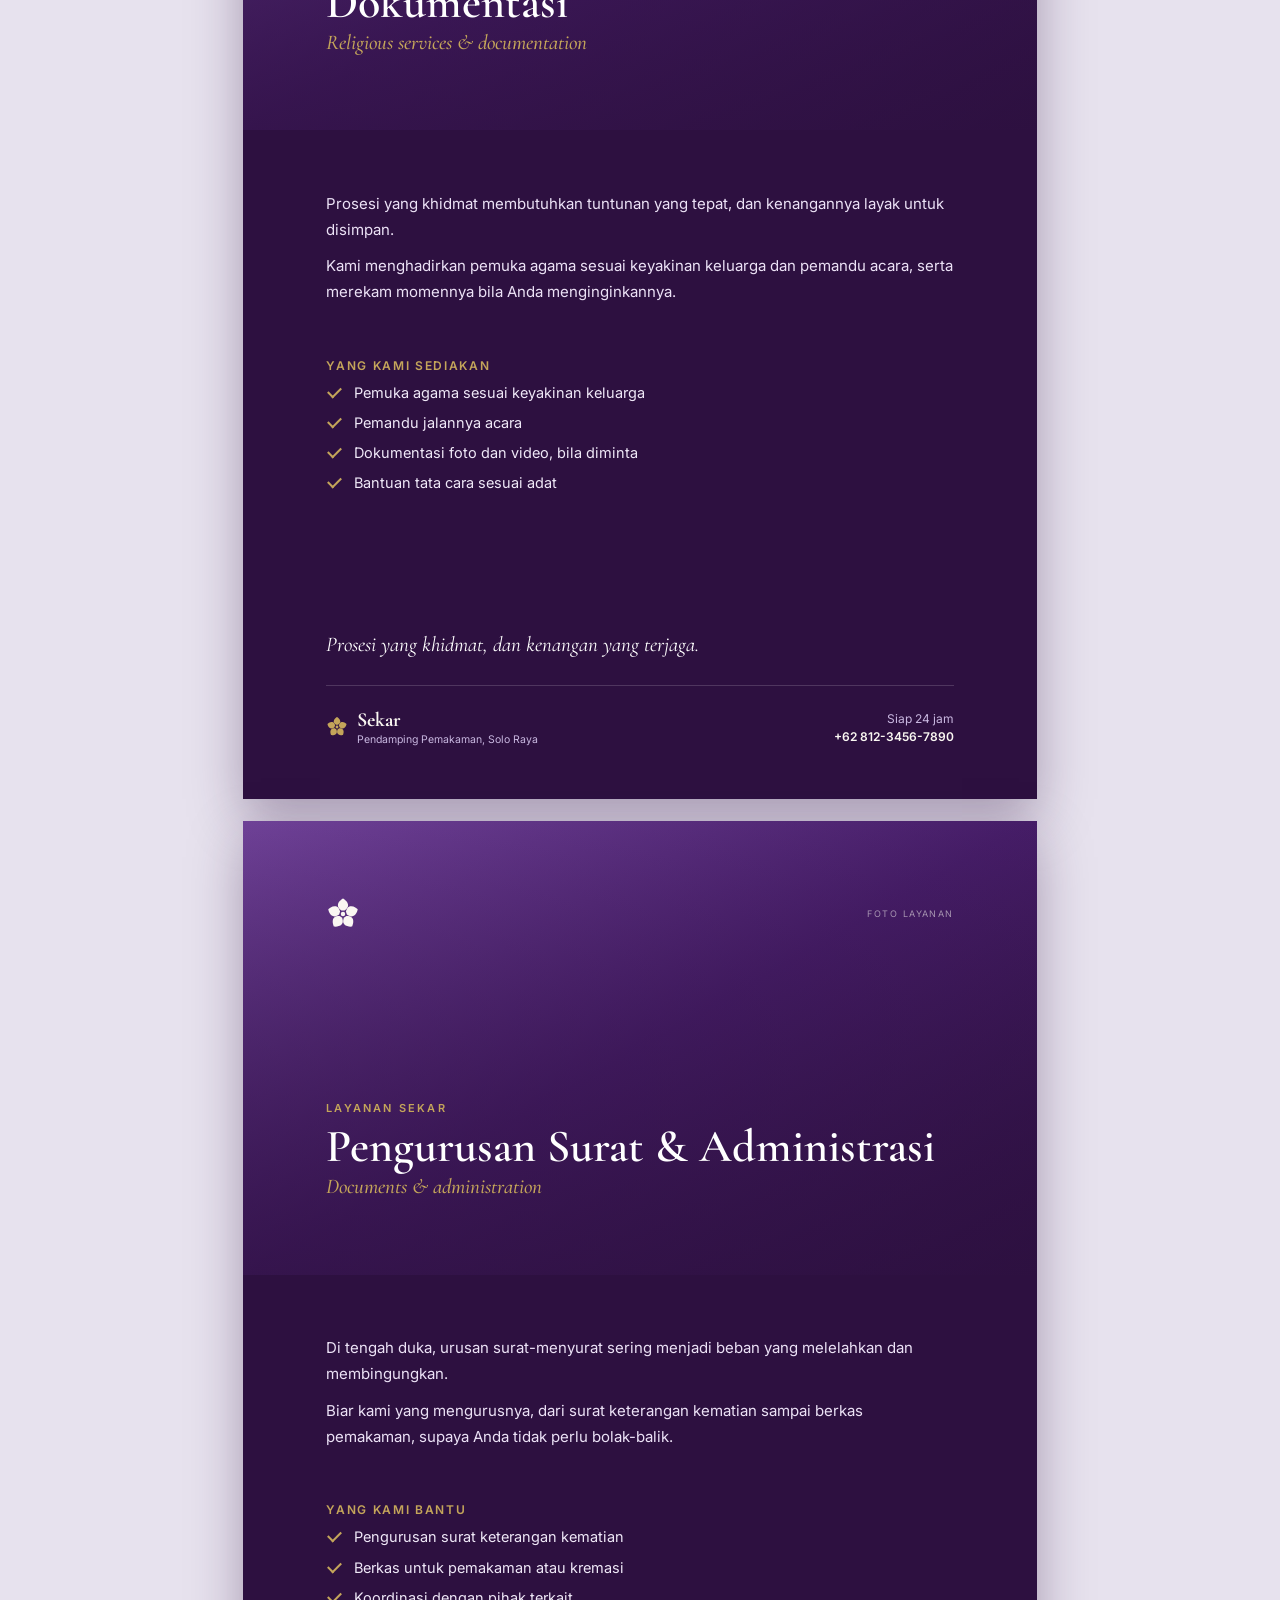
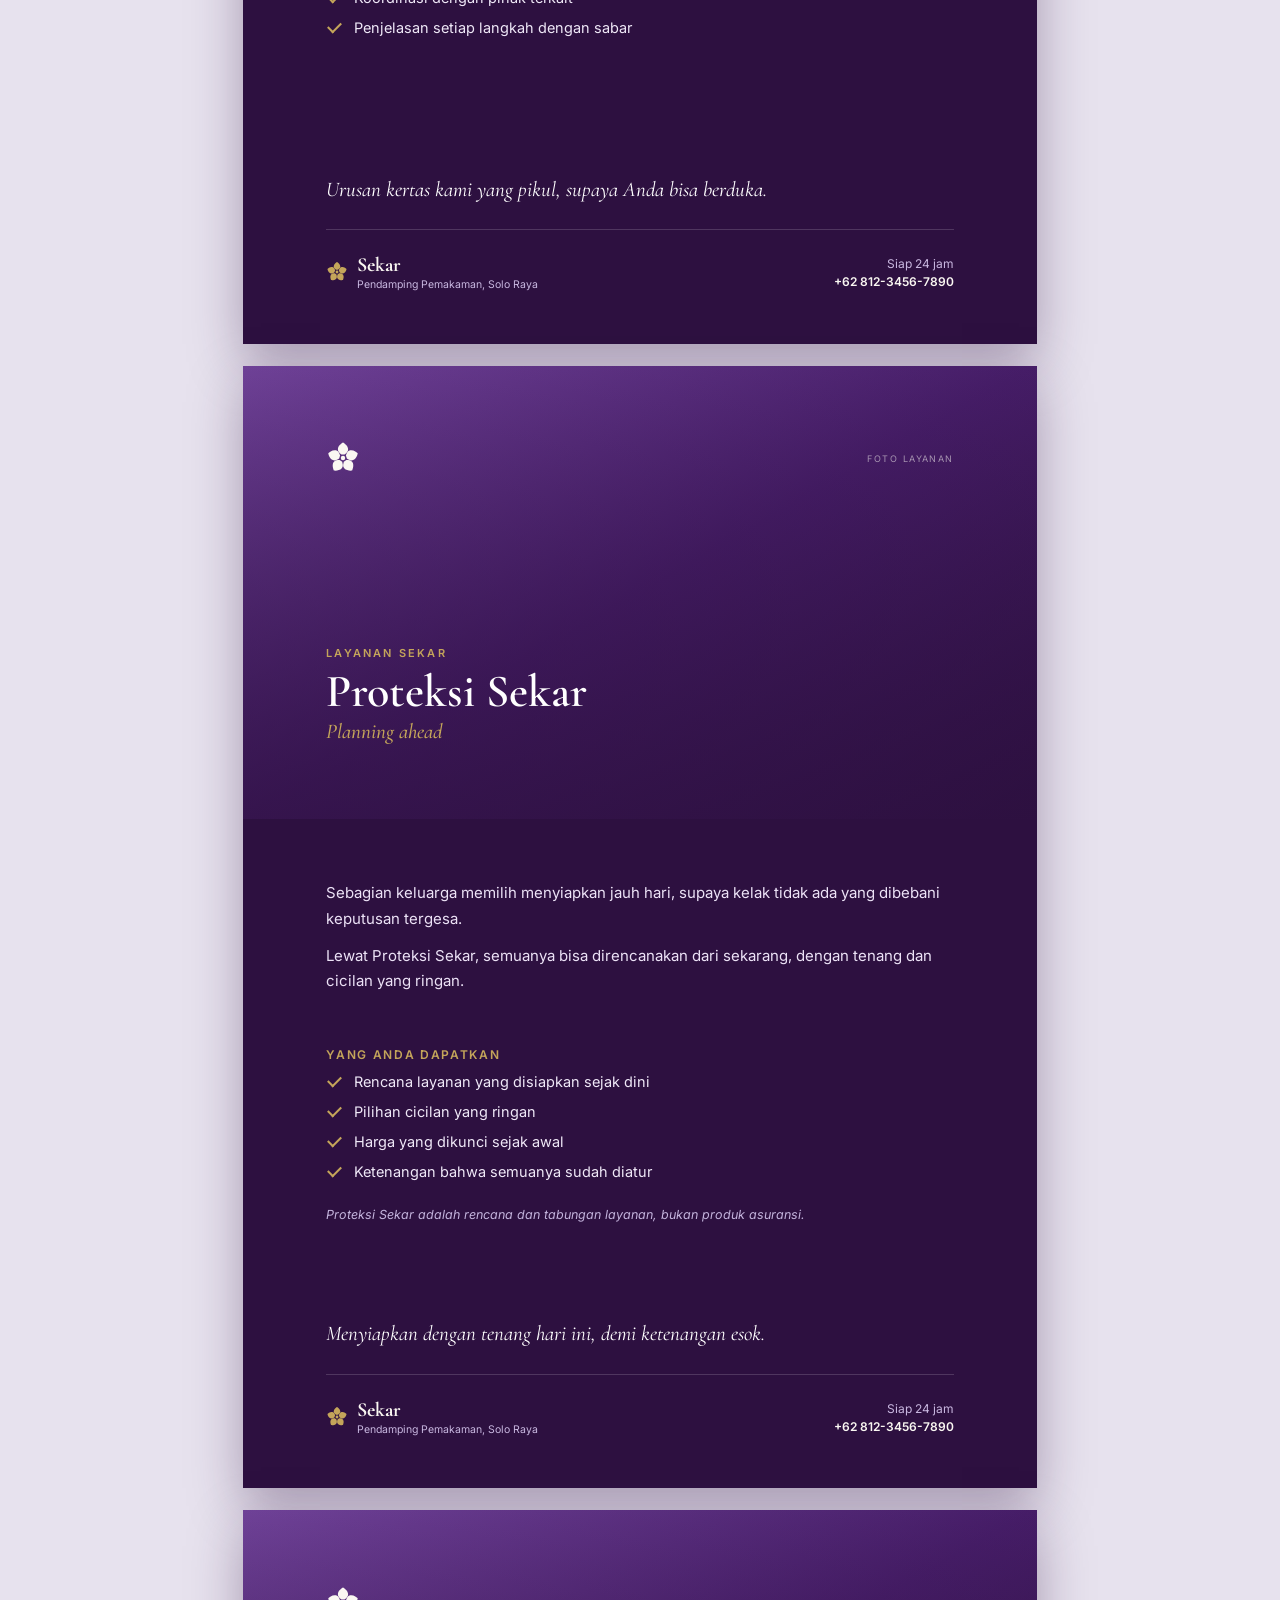
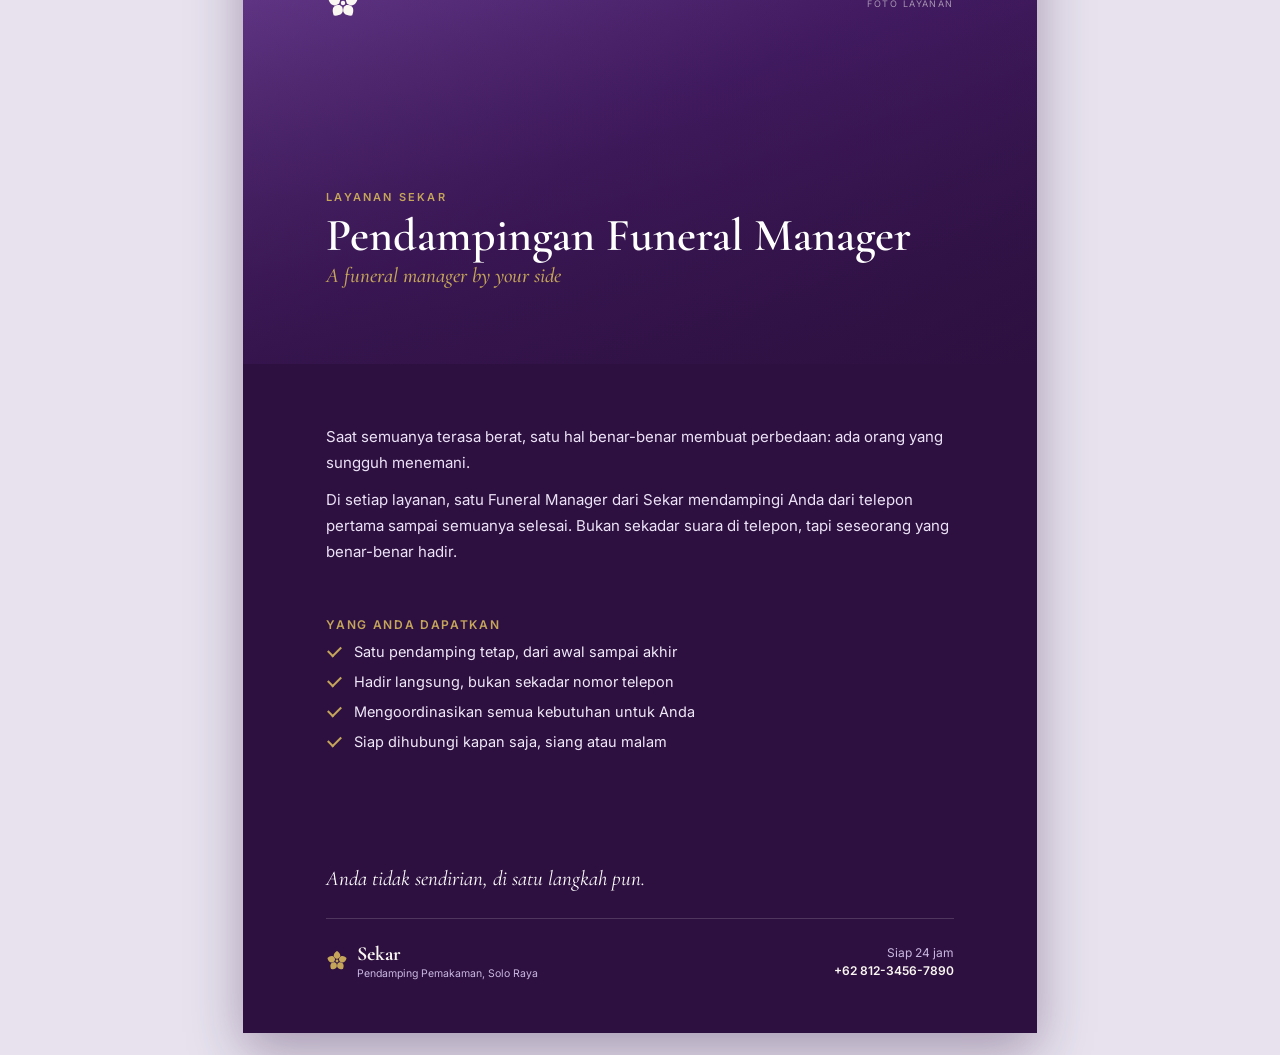
==== commit 4415d2e6: "redesign: 12 brochures, photo-on-top dark layout + warm story copy Rebuilt brosur.html in the chosen" ====
--- a/brosur.html
+++ b/brosur.html
@@ -16,21 +16,32 @@
   .hint b{font-weight:600}
 
   .bro{position:relative;width:210mm;min-height:297mm;margin:0 auto 22px;display:flex;flex-direction:column;
-       padding:24mm 22mm 20mm;overflow:hidden;
-       background:radial-gradient(130% 100% at 50% -5%,#5a2a83 0,#3a1659 55%,#2d1040 100%);
-       box-shadow:0 18px 50px rgba(45,16,64,.35)}
-  .mark{width:48px;height:48px;display:block;color:var(--cream)}
-  .eyebrow{margin-top:16mm;color:var(--gold);letter-spacing:.2em;text-transform:uppercase;font-size:11px;font-weight:600}
-  .title{font-family:'Cormorant Garamond',serif;font-weight:600;font-size:46px;line-height:1.04;color:#fff;margin-top:8px}
-  .subtitle{font-family:'Cormorant Garamond',serif;font-style:italic;font-weight:500;color:var(--gold);font-size:23px;margin-top:6px}
-  .lead{font-size:16px;line-height:1.72;color:#ece2f6;max-width:60ch;margin-top:9mm}
-  .rule{width:62px;height:2px;background:var(--gold);border:0;margin:9mm 0 8mm}
-  .sub{color:var(--gold);letter-spacing:.14em;text-transform:uppercase;font-size:12px;font-weight:600}
-  .list{list-style:none;margin-top:6mm;display:flex;flex-direction:column;gap:11px}
-  .list li{position:relative;padding-left:30px;font-size:15px;line-height:1.5;color:#efe8f7}
-  .list li::before{content:"";position:absolute;left:2px;top:5px;width:12px;height:7px;border-left:2px solid var(--gold);border-bottom:2px solid var(--gold);transform:rotate(-45deg)}
-  .note{margin-top:7mm;font-size:12.5px;font-style:italic;color:#c4b4dd;line-height:1.55}
-  .close{font-family:'Cormorant Garamond',serif;font-style:italic;font-size:22px;line-height:1.3;color:#fff;margin-top:auto;padding-top:10mm}
+       overflow:hidden;background:#2d1040;box-shadow:0 18px 50px rgba(45,16,64,.35)}
+
+  /* cover band (photo sits here once the Google key is set) */
+  .cover{position:relative;height:120mm;flex:0 0 auto;display:flex;flex-direction:column;justify-content:space-between;
+         padding:20mm 22mm;background:linear-gradient(150deg,#7a4aa6 0%,#4a1f6e 50%,#2d1040 100%)}
+  .cover-img{position:absolute;inset:0;width:100%;height:100%;object-fit:cover;opacity:0;transition:opacity .8s ease}
+  .cover-img.loaded{opacity:.5}
+  .cover::after{content:"";position:absolute;inset:0;background:linear-gradient(180deg,rgba(45,16,64,.15),rgba(45,16,64,.72))}
+  .cover-top{position:relative;z-index:2;display:flex;justify-content:space-between;align-items:center}
+  .cover-top .mk{width:34px;height:34px;color:var(--cream)}
+  .cover-top .ph{font-size:9px;letter-spacing:.16em;text-transform:uppercase;color:rgba(250,247,242,.55)}
+  .cover-ttl{position:relative;z-index:2}
+  .eb{color:var(--gold);letter-spacing:.2em;text-transform:uppercase;font-size:11px;font-weight:600;margin-bottom:8px}
+  .tt{font-family:'Cormorant Garamond',serif;font-weight:600;font-size:46px;line-height:1.02;color:#fff}
+  .st{font-family:'Cormorant Garamond',serif;font-style:italic;font-weight:500;font-size:21px;color:var(--gold);margin-top:4px}
+
+  .body{flex:1;display:flex;flex-direction:column;padding:16mm 22mm 14mm}
+  .story{font-size:15px;line-height:1.72;color:#ece2f6}
+  .story p{margin-bottom:11px}
+  .story p:last-child{margin-bottom:0}
+  .lbl{color:var(--gold);letter-spacing:.14em;text-transform:uppercase;font-size:12px;font-weight:600;margin:14mm 0 9px}
+  .list{list-style:none;display:flex;flex-direction:column;gap:9px}
+  .list li{position:relative;padding-left:28px;font-size:14.5px;line-height:1.45;color:#efe8f7}
+  .list li::before{content:"";position:absolute;left:2px;top:5px;width:11px;height:6px;border-left:2px solid var(--gold);border-bottom:2px solid var(--gold);transform:rotate(-45deg)}
+  .note{margin-top:6mm;font-size:12.5px;font-style:italic;color:#c4b4dd;line-height:1.55}
+  .close{font-family:'Cormorant Garamond',serif;font-style:italic;font-size:21px;line-height:1.3;color:#fff;margin-top:auto;padding-top:9mm}
   .foot{display:flex;justify-content:space-between;align-items:flex-end;gap:16px;margin-top:7mm;padding-top:6mm;border-top:1px solid rgba(255,255,255,.16);font-size:12px;color:#c9b8e0}
   .fbrand{display:flex;align-items:center;gap:9px}
   .fbrand svg{width:22px;height:22px;color:var(--gold)}
@@ -43,7 +54,7 @@
     @page{size:A4 portrait;margin:0}
     body{background:none}
     .hint{display:none}
-    .bro{margin:0;box-shadow:none;page-break-after:always;min-height:297mm}
+    .bro{margin:0;box-shadow:none;page-break-after:always}
     .bro:last-of-type{page-break-after:auto}
   }
 </style>
@@ -51,10 +62,9 @@
 <body>
 
 <div class="hint">
-  <b>Brosur layanan Sekar, 12 halaman.</b> Untuk menyimpan PDF atau mencetak: tekan <b>Ctrl/Cmd&nbsp;+&nbsp;P</b>, pilih ukuran <b>A4</b>, lalu aktifkan <b>"Background graphics" / "Grafik latar"</b> agar warnanya ikut tercetak. Untuk dibagikan di WhatsApp, cukup tangkap layar (screenshot) halaman yang diinginkan.
+  <b>Brosur layanan Sekar, 12 halaman.</b> Untuk menyimpan PDF atau mencetak: tekan <b>Ctrl/Cmd&nbsp;+&nbsp;P</b>, pilih <b>A4</b>, aktifkan <b>"Background graphics" / "Grafik latar"</b>. Untuk dibagikan di WhatsApp, cukup tangkap layar (screenshot) halaman yang diinginkan. Foto pada sampul tampil otomatis setelah kunci Google diisi di bawah.
 </div>
 
-<!-- reusable melati mark -->
 <svg width="0" height="0" style="position:absolute" aria-hidden="true">
   <symbol id="melati" viewBox="0 0 100 100"><g fill="currentColor" fill-rule="evenodd">
     <path d="M 54.60 39.50 C 59.60 35.50 65.80 31.10 65.00 23.40 C 64.40 13.60 53.40 6.00 50.00 4.50 C 46.60 6.00 35.60 13.60 35.00 23.40 C 34.20 31.10 40.40 35.50 45.40 39.50 Z"/><path d="M 61.41 51.13 C 66.76 54.65 72.86 59.19 79.93 56.05 C 89.07 52.45 92.90 39.64 93.27 35.94 C 90.80 33.17 80.17 25.06 70.66 27.51 C 63.09 29.13 60.82 36.39 58.56 42.38 Z"/><path d="M 52.45 61.20 C 50.76 67.37 48.33 74.58 53.50 80.34 C 59.75 87.91 73.11 87.60 76.74 86.81 C 78.61 83.60 83.05 70.98 77.77 62.70 C 73.89 56.00 66.29 56.09 59.89 55.79 Z"/><path d="M 40.11 55.79 C 33.71 56.09 26.11 56.00 22.23 62.70 C 16.95 70.98 21.39 83.60 23.26 86.81 C 26.89 87.60 40.25 87.91 46.50 80.34 C 51.67 74.58 49.24 67.37 47.55 61.20 Z"/><path d="M 41.44 42.38 C 39.18 36.39 36.91 29.13 29.34 27.51 C 19.83 25.06 9.20 33.17 6.73 35.94 C 7.10 39.64 10.93 52.45 20.07 56.05 C 27.14 59.19 33.24 54.65 38.59 51.13 Z"/><circle cx="50" cy="50" r="6.5"/>
@@ -63,261 +73,317 @@
 
 <!-- 1 -->
 <section class="bro">
-  <svg class="mark" viewBox="0 0 100 100"><use href="#melati"/></svg>
-  <p class="eyebrow">Layanan Sekar</p>
-  <h1 class="title">Pengantaran Terakhir</h1>
-  <p class="subtitle">untuk keluarga Muslim &amp; Non-Muslim</p>
-  <p class="lead">Mengantar yang tercinta untuk terakhir kali, sesuai keyakinan dan adat keluarga. Anda cukup hadir dan berdoa. Seluruh persiapan ada di tangan kami.</p>
-  <hr class="rule">
-  <p class="sub">Yang kami siapkan</p>
-  <ul class="list">
-    <li>Pemandian, pengkafanan, atau perawatan sesuai agama keluarga</li>
-    <li>Peti dan kelengkapan pemberangkatan</li>
-    <li>Tenda, kursi, tata suara, dan penataan rumah duka</li>
-    <li>Pemuka agama dan pemandu acara</li>
-    <li>Pendampingan penuh sampai prosesi selesai</li>
-  </ul>
-  <p class="close">Satu telepon, dan semuanya tertangani.</p>
-  <div class="foot">
-    <div class="fbrand"><svg viewBox="0 0 100 100"><use href="#melati"/></svg><div><b>Sekar</b><span>Pendamping Pemakaman, Solo Raya</span></div></div>
-    <div class="fcontact">Siap 24 jam<br><b>+62 812-3456-7890</b></div>
+  <div class="cover" data-q="white funeral flowers procession calm serene">
+    <img class="cover-img" alt="" aria-hidden="true">
+    <div class="cover-top"><svg class="mk" viewBox="0 0 100 100"><use href="#melati"/></svg><span class="ph">Foto layanan</span></div>
+    <div class="cover-ttl"><p class="eb">Layanan Sekar</p><h1 class="tt">Pengantaran Terakhir</h1><p class="st">The final farewell</p></div>
+  </div>
+  <div class="body">
+    <div class="story">
+      <p>Saat seseorang yang dicintai berpulang, ada begitu banyak yang harus diurus dalam waktu singkat, justru ketika hati sedang paling tidak siap.</p>
+      <p>Anda tidak perlu memikul semuanya. Sekar menyiapkan seluruh prosesi sesuai keyakinan dan adat keluarga, sementara Anda bisa fokus berdoa dan mengantar.</p>
+    </div>
+    <p class="lbl">Yang kami urus</p>
+    <ul class="list">
+      <li>Pemandian dan pengkafanan sesuai agama keluarga</li>
+      <li>Peti dan kelengkapan pemberangkatan</li>
+      <li>Tenda, kursi, dan tata suara</li>
+      <li>Pemuka agama dan pemandu acara</li>
+      <li>Pendampingan penuh sampai prosesi selesai</li>
+    </ul>
+    <p class="close">Anda cukup hadir. Selebihnya, kami yang jaga.</p>
+    <div class="foot"><div class="fbrand"><svg viewBox="0 0 100 100"><use href="#melati"/></svg><div><b>Sekar</b><span>Pendamping Pemakaman, Solo Raya</span></div></div><div class="fcontact">Siap 24 jam<br><b>+62 812-3456-7890</b></div></div>
   </div>
 </section>
 
 <!-- 2 -->
 <section class="bro">
-  <svg class="mark" viewBox="0 0 100 100"><use href="#melati"/></svg>
-  <p class="eyebrow">Layanan Sekar</p>
-  <h1 class="title">Kremasi</h1>
-  <p class="lead">Bagi keluarga yang memilih kremasi, kami mengatur setiap bagiannya dengan tenang dan terhormat, sampai abu kembali ke pelukan keluarga.</p>
-  <hr class="rule">
-  <p class="sub">Yang kami urus</p>
-  <ul class="list">
-    <li>Perawatan dan persiapan jenazah</li>
-    <li>Koordinasi jadwal dengan krematorium</li>
-    <li>Prosesi pelepasan sesuai keinginan keluarga</li>
-    <li>Penyerahan abu dalam wadah yang layak</li>
-    <li>Bantuan dokumen yang diperlukan</li>
-  </ul>
-  <p class="close">Anda menentukan caranya. Kami yang menjaga jalannya.</p>
-  <div class="foot">
-    <div class="fbrand"><svg viewBox="0 0 100 100"><use href="#melati"/></svg><div><b>Sekar</b><span>Pendamping Pemakaman, Solo Raya</span></div></div>
-    <div class="fcontact">Siap 24 jam<br><b>+62 812-3456-7890</b></div>
+  <div class="cover" data-q="white lotus candle soft calm light">
+    <img class="cover-img" alt="" aria-hidden="true">
+    <div class="cover-top"><svg class="mk" viewBox="0 0 100 100"><use href="#melati"/></svg><span class="ph">Foto layanan</span></div>
+    <div class="cover-ttl"><p class="eb">Layanan Sekar</p><h1 class="tt">Kremasi</h1><p class="st">Cremation</p></div>
+  </div>
+  <div class="body">
+    <div class="story">
+      <p>Memilih kremasi adalah keputusan yang sangat pribadi, dan setiap keluarga punya caranya sendiri.</p>
+      <p>Apa pun pilihan Anda, kami menghormatinya dan mengatur setiap langkahnya dengan tenang, sampai abu kembali ke pelukan keluarga.</p>
+    </div>
+    <p class="lbl">Yang kami urus</p>
+    <ul class="list">
+      <li>Perawatan dan persiapan jenazah</li>
+      <li>Koordinasi jadwal dengan krematorium</li>
+      <li>Prosesi pelepasan sesuai keinginan keluarga</li>
+      <li>Penyerahan abu dalam wadah yang layak</li>
+      <li>Bantuan dokumen yang diperlukan</li>
+    </ul>
+    <p class="close">Anda menentukan caranya. Kami yang menjaga jalannya.</p>
+    <div class="foot"><div class="fbrand"><svg viewBox="0 0 100 100"><use href="#melati"/></svg><div><b>Sekar</b><span>Pendamping Pemakaman, Solo Raya</span></div></div><div class="fcontact">Siap 24 jam<br><b>+62 812-3456-7890</b></div></div>
   </div>
 </section>
 
 <!-- 3 -->
 <section class="bro">
-  <svg class="mark" viewBox="0 0 100 100"><use href="#melati"/></svg>
-  <p class="eyebrow">Layanan Sekar</p>
-  <h1 class="title">Pemulasaraan &amp; Perawatan Jenazah</h1>
-  <p class="lead">Memandikan, mengkafani, dan merias dengan tangan yang terlatih dan hati yang menghormati. Kami memperlakukan setiap jenazah seperti keluarga sendiri.</p>
-  <hr class="rule">
-  <p class="sub">Yang kami kerjakan</p>
-  <ul class="list">
-    <li>Pemandian sesuai tuntunan agama</li>
-    <li>Pengkafanan atau pemakaian busana terbaik</li>
-    <li>Rias wajah yang lembut dan natural</li>
-    <li>Penanganan yang bersih, aman, dan penuh adab</li>
-  </ul>
-  <p class="close">Penghormatan terakhir yang layak, sejak sentuhan pertama.</p>
-  <div class="foot">
-    <div class="fbrand"><svg viewBox="0 0 100 100"><use href="#melati"/></svg><div><b>Sekar</b><span>Pendamping Pemakaman, Solo Raya</span></div></div>
-    <div class="fcontact">Siap 24 jam<br><b>+62 812-3456-7890</b></div>
+  <div class="cover" data-q="folded white linen cloth soft calm">
+    <img class="cover-img" alt="" aria-hidden="true">
+    <div class="cover-top"><svg class="mk" viewBox="0 0 100 100"><use href="#melati"/></svg><span class="ph">Foto layanan</span></div>
+    <div class="cover-ttl"><p class="eb">Layanan Sekar</p><h1 class="tt">Pemulasaraan &amp; Perawatan Jenazah</h1><p class="st">Body care &amp; preparation</p></div>
+  </div>
+  <div class="body">
+    <div class="story">
+      <p>Memandikan dan merawat jenazah adalah penghormatan terakhir yang paling dekat dan paling pribadi.</p>
+      <p>Kami melakukannya dengan tangan yang terlatih dan hati yang menghormati, memperlakukan setiap jenazah seperti keluarga kami sendiri.</p>
+    </div>
+    <p class="lbl">Yang kami kerjakan</p>
+    <ul class="list">
+      <li>Pemandian sesuai tuntunan agama</li>
+      <li>Pengkafanan atau pemakaian busana terbaik</li>
+      <li>Rias wajah yang lembut dan natural</li>
+      <li>Penanganan yang bersih, aman, dan penuh adab</li>
+    </ul>
+    <p class="close">Penghormatan yang layak, sejak sentuhan pertama.</p>
+    <div class="foot"><div class="fbrand"><svg viewBox="0 0 100 100"><use href="#melati"/></svg><div><b>Sekar</b><span>Pendamping Pemakaman, Solo Raya</span></div></div><div class="fcontact">Siap 24 jam<br><b>+62 812-3456-7890</b></div></div>
   </div>
 </section>
 
 <!-- 4 -->
 <section class="bro">
-  <svg class="mark" viewBox="0 0 100 100"><use href="#melati"/></svg>
-  <p class="eyebrow">Layanan Sekar</p>
-  <h1 class="title">Pengawetan Jenazah</h1>
-  <p class="lead">Saat keluarga dari jauh masih dalam perjalanan, kami menjaga jenazah tetap dalam keadaan baik. Ada waktu untuk berkumpul dan berpamitan.</p>
-  <hr class="rule">
-  <p class="sub">Yang kami sediakan</p>
-  <ul class="list">
-    <li>Pengawetan yang aman dan profesional</li>
-    <li>Penanganan oleh tenaga terlatih</li>
-    <li>Penjagaan martabat jenazah selama menunggu</li>
-    <li>Saran waktu yang wajar sesuai kondisi</li>
-  </ul>
-  <p class="close">Supaya tak seorang pun tertinggal untuk mengucap selamat jalan.</p>
-  <div class="foot">
-    <div class="fbrand"><svg viewBox="0 0 100 100"><use href="#melati"/></svg><div><b>Sekar</b><span>Pendamping Pemakaman, Solo Raya</span></div></div>
-    <div class="fcontact">Siap 24 jam<br><b>+62 812-3456-7890</b></div>
+  <div class="cover" data-q="white lilies soft calm light">
+    <img class="cover-img" alt="" aria-hidden="true">
+    <div class="cover-top"><svg class="mk" viewBox="0 0 100 100"><use href="#melati"/></svg><span class="ph">Foto layanan</span></div>
+    <div class="cover-ttl"><p class="eb">Layanan Sekar</p><h1 class="tt">Pengawetan Jenazah</h1><p class="st">Embalming</p></div>
+  </div>
+  <div class="body">
+    <div class="story">
+      <p>Kadang keluarga tersebar di banyak kota, bahkan di negara lain, dan butuh waktu untuk bisa berkumpul.</p>
+      <p>Kami menjaga jenazah tetap dalam keadaan baik selama menunggu, supaya tidak ada yang kehilangan kesempatan untuk berpamitan.</p>
+    </div>
+    <p class="lbl">Yang kami sediakan</p>
+    <ul class="list">
+      <li>Pengawetan yang aman dan profesional</li>
+      <li>Penanganan oleh tenaga terlatih</li>
+      <li>Penjagaan martabat jenazah selama menunggu</li>
+      <li>Saran waktu yang wajar sesuai kondisi</li>
+    </ul>
+    <p class="close">Memberi waktu, supaya semua sempat mengucap selamat jalan.</p>
+    <div class="foot"><div class="fbrand"><svg viewBox="0 0 100 100"><use href="#melati"/></svg><div><b>Sekar</b><span>Pendamping Pemakaman, Solo Raya</span></div></div><div class="fcontact">Siap 24 jam<br><b>+62 812-3456-7890</b></div></div>
   </div>
 </section>
 
 <!-- 5 -->
 <section class="bro">
-  <svg class="mark" viewBox="0 0 100 100"><use href="#melati"/></svg>
-  <p class="eyebrow">Layanan Sekar</p>
-  <h1 class="title">Pindah Makam &amp; Pemakaman Ulang</h1>
-  <p class="lead">Memindahkan peristirahatan orang terkasih ke tempat yang lebih layak bukan perkara mudah. Kami menemani dan mengurusnya langkah demi langkah, dengan hati-hati dan penuh hormat.</p>
-  <hr class="rule">
-  <p class="sub">Yang kami urus</p>
-  <ul class="list">
-    <li>Pengurusan izin dan surat-surat</li>
-    <li>Penggalian yang tertib dan beradab</li>
-    <li>Pemindahan jenazah atau kerangka</li>
-    <li>Pemakaman ulang yang khidmat di tempat baru</li>
-  </ul>
-  <p class="close">Tempat yang lebih baik, dengan perpindahan yang tenang.</p>
-  <div class="foot">
-    <div class="fbrand"><svg viewBox="0 0 100 100"><use href="#melati"/></svg><div><b>Sekar</b><span>Pendamping Pemakaman, Solo Raya</span></div></div>
-    <div class="fcontact">Siap 24 jam<br><b>+62 812-3456-7890</b></div>
+  <div class="cover" data-q="peaceful cemetery garden green calm">
+    <img class="cover-img" alt="" aria-hidden="true">
+    <div class="cover-top"><svg class="mk" viewBox="0 0 100 100"><use href="#melati"/></svg><span class="ph">Foto layanan</span></div>
+    <div class="cover-ttl"><p class="eb">Layanan Sekar</p><h1 class="tt">Memindahkan Makam</h1><p class="st">Grave relocation</p></div>
+  </div>
+  <div class="body">
+    <div class="story">
+      <p>Ada banyak alasan sebuah makam harus dipindahkan. Lahannya akan dipakai, keluarga sudah pindah kota, atau ingin mengumpulkan yang tercinta dalam satu tempat. Apa pun alasannya, melepas untuk kedua kalinya tidak pernah terasa mudah.</p>
+      <p>Anda tidak perlu menghadapinya sendiri. Sekar menemani sejak langkah pertama, mengurus izin, menjaga proses penggalian tetap beradab, sampai memakamkan kembali dengan tenang di tempat yang baru.</p>
+    </div>
+    <p class="lbl">Yang kami urus</p>
+    <ul class="list">
+      <li>Pengurusan izin dan dokumen</li>
+      <li>Penggalian yang tertib dan beradab</li>
+      <li>Pemindahan jenazah dengan hati-hati</li>
+      <li>Koordinasi transportasi lewat mitra</li>
+      <li>Pemakaman ulang yang khidmat di tempat baru</li>
+    </ul>
+    <p class="close">Pindah ke tempat yang lebih baik, dengan ketenangan yang sama.</p>
+    <div class="foot"><div class="fbrand"><svg viewBox="0 0 100 100"><use href="#melati"/></svg><div><b>Sekar</b><span>Pendamping Pemakaman, Solo Raya</span></div></div><div class="fcontact">Siap 24 jam<br><b>+62 812-3456-7890</b></div></div>
   </div>
 </section>
 
 <!-- 6 -->
 <section class="bro">
-  <svg class="mark" viewBox="0 0 100 100"><use href="#melati"/></svg>
-  <p class="eyebrow">Layanan Sekar</p>
-  <h1 class="title">Repatriasi &amp; Pengiriman Jenazah</h1>
-  <p class="lead">Saat seseorang berpulang jauh dari rumah, kami bantu memulangkannya kepada keluarga. Kami mengoordinasikan seluruh prosesnya lewat mitra tepercaya.</p>
-  <hr class="rule">
-  <p class="sub">Yang kami koordinasikan</p>
-  <ul class="list">
-    <li>Pengurusan dokumen antar kota maupun antar negara</li>
-    <li>Pengawetan jenazah untuk perjalanan</li>
-    <li>Pengaturan pengiriman lewat mitra resmi</li>
-    <li>Kabar yang terus kami sampaikan sampai tiba</li>
-  </ul>
-  <p class="note">Sekar mengurus dokumen dan mengoordinasikan prosesnya. Pengangkutan dijalankan oleh mitra resmi.</p>
-  <p class="close">Pulang ke tengah keluarga, dengan tangan yang mengurus.</p>
-  <div class="foot">
-    <div class="fbrand"><svg viewBox="0 0 100 100"><use href="#melati"/></svg><div><b>Sekar</b><span>Pendamping Pemakaman, Solo Raya</span></div></div>
-    <div class="fcontact">Siap 24 jam<br><b>+62 812-3456-7890</b></div>
+  <div class="cover" data-q="airplane window soft clouds calm sky">
+    <img class="cover-img" alt="" aria-hidden="true">
+    <div class="cover-top"><svg class="mk" viewBox="0 0 100 100"><use href="#melati"/></svg><span class="ph">Foto layanan</span></div>
+    <div class="cover-ttl"><p class="eb">Layanan Sekar</p><h1 class="tt">Repatriasi &amp; Pengiriman Jenazah</h1><p class="st">Repatriation &amp; transfer</p></div>
+  </div>
+  <div class="body">
+    <div class="story">
+      <p>Berpulang jauh dari rumah meninggalkan satu kerinduan yang besar bagi keluarga, yaitu membawa pulang.</p>
+      <p>Kami membantu memulangkan yang tercinta kepada keluarganya, mengoordinasikan setiap dokumen dan jadwal lewat mitra tepercaya, baik antar kota maupun antar negara.</p>
+    </div>
+    <p class="lbl">Yang kami koordinasikan</p>
+    <ul class="list">
+      <li>Pengurusan dokumen antar kota dan antar negara</li>
+      <li>Pengawetan jenazah untuk perjalanan</li>
+      <li>Pengaturan pengiriman lewat mitra resmi</li>
+      <li>Kabar yang terus kami sampaikan sampai tiba</li>
+    </ul>
+    <p class="note">Sekar mengurus dokumen dan mengoordinasikan prosesnya. Pengangkutan dijalankan oleh mitra resmi.</p>
+    <p class="close">Pulang ke tengah keluarga, dengan tangan yang mengurus.</p>
+    <div class="foot"><div class="fbrand"><svg viewBox="0 0 100 100"><use href="#melati"/></svg><div><b>Sekar</b><span>Pendamping Pemakaman, Solo Raya</span></div></div><div class="fcontact">Siap 24 jam<br><b>+62 812-3456-7890</b></div></div>
   </div>
 </section>
 
 <!-- 7 -->
 <section class="bro">
-  <svg class="mark" viewBox="0 0 100 100"><use href="#melati"/></svg>
-  <p class="eyebrow">Layanan Sekar</p>
-  <h1 class="title">Peti, Bunga, dan Perlengkapan</h1>
-  <p class="lead">Dari peti sederhana yang terhormat sampai ukiran jati terbaik, lengkap dengan bunga dan dekorasi. Anda memilih, kami yang menyiapkan.</p>
-  <hr class="rule">
-  <p class="sub">Yang tersedia</p>
-  <ul class="list">
-    <li>Pilihan peti, dari yang sederhana sampai jati ukir</li>
-    <li>Bunga papan dan rangkaian dekorasi</li>
-    <li>Kelengkapan pemberangkatan</li>
-    <li>Penataan yang rapi sebelum tamu datang</li>
-  </ul>
-  <p class="close">Setiap detail disiapkan, supaya Anda tinggal hadir.</p>
-  <div class="foot">
-    <div class="fbrand"><svg viewBox="0 0 100 100"><use href="#melati"/></svg><div><b>Sekar</b><span>Pendamping Pemakaman, Solo Raya</span></div></div>
-    <div class="fcontact">Siap 24 jam<br><b>+62 812-3456-7890</b></div>
+  <div class="cover" data-q="white funeral flower wreath wood dignified">
+    <img class="cover-img" alt="" aria-hidden="true">
+    <div class="cover-top"><svg class="mk" viewBox="0 0 100 100"><use href="#melati"/></svg><span class="ph">Foto layanan</span></div>
+    <div class="cover-ttl"><p class="eb">Layanan Sekar</p><h1 class="tt">Peti, Bunga, dan Perlengkapan</h1><p class="st">Casket, flowers &amp; essentials</p></div>
+  </div>
+  <div class="body">
+    <div class="story">
+      <p>Setiap perpisahan punya nuansanya sendiri. Sebagian keluarga memilih kesederhanaan, sebagian ingin sesuatu yang lebih istimewa.</p>
+      <p>Kami menyiapkan pilihannya, dari peti sampai bunga, supaya prosesinya terasa pas dengan cara keluarga mengenang.</p>
+    </div>
+    <p class="lbl">Yang tersedia</p>
+    <ul class="list">
+      <li>Pilihan peti, dari yang sederhana sampai jati ukir</li>
+      <li>Bunga papan dan rangkaian dekorasi</li>
+      <li>Kelengkapan pemberangkatan</li>
+      <li>Penataan yang rapi sebelum tamu datang</li>
+    </ul>
+    <p class="close">Anda memilih, kami yang menyiapkan.</p>
+    <div class="foot"><div class="fbrand"><svg viewBox="0 0 100 100"><use href="#melati"/></svg><div><b>Sekar</b><span>Pendamping Pemakaman, Solo Raya</span></div></div><div class="fcontact">Siap 24 jam<br><b>+62 812-3456-7890</b></div></div>
   </div>
 </section>
 
 <!-- 8 -->
 <section class="bro">
-  <svg class="mark" viewBox="0 0 100 100"><use href="#melati"/></svg>
-  <p class="eyebrow">Layanan Sekar</p>
-  <h1 class="title">Rumah Duka &amp; Perlengkapan Prosesi</h1>
-  <p class="lead">Tempat yang teduh untuk melepas dengan layak. Tenda, kursi, tata suara, dan konsumsi sudah tertata sebelum pelayat pertama datang.</p>
-  <hr class="rule">
-  <p class="sub">Yang kami siapkan</p>
-  <ul class="list">
-    <li>Tenda, kursi, dan tata suara</li>
-    <li>Konsumsi untuk para pelayat</li>
-    <li>Penataan ruang dan dekorasi</li>
-    <li>Pengaturan alur acara</li>
-  </ul>
-  <p class="close">Anda menyambut tamu dengan tenang. Sisanya kami yang atur.</p>
-  <div class="foot">
-    <div class="fbrand"><svg viewBox="0 0 100 100"><use href="#melati"/></svg><div><b>Sekar</b><span>Pendamping Pemakaman, Solo Raya</span></div></div>
-    <div class="fcontact">Siap 24 jam<br><b>+62 812-3456-7890</b></div>
+  <div class="cover" data-q="white memorial tent chairs candles calm">
+    <img class="cover-img" alt="" aria-hidden="true">
+    <div class="cover-top"><svg class="mk" viewBox="0 0 100 100"><use href="#melati"/></svg><span class="ph">Foto layanan</span></div>
+    <div class="cover-ttl"><p class="eb">Layanan Sekar</p><h1 class="tt">Rumah Duka &amp; Perlengkapan Prosesi</h1><p class="st">Mourning-home setup</p></div>
+  </div>
+  <div class="body">
+    <div class="story">
+      <p>Rumah yang sedang berduka tidak seharusnya repot memikirkan tenda, kursi, dan konsumsi.</p>
+      <p>Sebelum pelayat pertama datang, semuanya sudah kami tata, supaya keluarga punya tempat yang teduh untuk menerima dan melepas.</p>
+    </div>
+    <p class="lbl">Yang kami siapkan</p>
+    <ul class="list">
+      <li>Tenda, kursi, dan tata suara</li>
+      <li>Konsumsi untuk para pelayat</li>
+      <li>Penataan ruang dan dekorasi</li>
+      <li>Pengaturan alur acara</li>
+    </ul>
+    <p class="close">Anda menyambut tamu dengan tenang. Sisanya kami yang atur.</p>
+    <div class="foot"><div class="fbrand"><svg viewBox="0 0 100 100"><use href="#melati"/></svg><div><b>Sekar</b><span>Pendamping Pemakaman, Solo Raya</span></div></div><div class="fcontact">Siap 24 jam<br><b>+62 812-3456-7890</b></div></div>
   </div>
 </section>
 
 <!-- 9 -->
 <section class="bro">
-  <svg class="mark" viewBox="0 0 100 100"><use href="#melati"/></svg>
-  <p class="eyebrow">Layanan Sekar</p>
-  <h1 class="title">Layanan Keagamaan &amp; Dokumentasi</h1>
-  <p class="lead">Kami menghadirkan pemuka agama sesuai keyakinan keluarga dan pemandu acara. Bila Anda ingin menyimpan kenangan prosesi, kami siapkan foto dan videonya.</p>
-  <hr class="rule">
-  <p class="sub">Yang kami sediakan</p>
-  <ul class="list">
-    <li>Pemuka agama sesuai keyakinan keluarga</li>
-    <li>Pemandu jalannya acara</li>
-    <li>Dokumentasi foto dan video, bila diminta</li>
-    <li>Bantuan tata cara sesuai adat</li>
-  </ul>
-  <p class="close">Prosesi yang khidmat, dan kenangan yang terjaga.</p>
-  <div class="foot">
-    <div class="fbrand"><svg viewBox="0 0 100 100"><use href="#melati"/></svg><div><b>Sekar</b><span>Pendamping Pemakaman, Solo Raya</span></div></div>
-    <div class="fcontact">Siap 24 jam<br><b>+62 812-3456-7890</b></div>
+  <div class="cover" data-q="praying hands candle soft warm light">
+    <img class="cover-img" alt="" aria-hidden="true">
+    <div class="cover-top"><svg class="mk" viewBox="0 0 100 100"><use href="#melati"/></svg><span class="ph">Foto layanan</span></div>
+    <div class="cover-ttl"><p class="eb">Layanan Sekar</p><h1 class="tt">Layanan Keagamaan &amp; Dokumentasi</h1><p class="st">Religious services &amp; documentation</p></div>
+  </div>
+  <div class="body">
+    <div class="story">
+      <p>Prosesi yang khidmat membutuhkan tuntunan yang tepat, dan kenangannya layak untuk disimpan.</p>
+      <p>Kami menghadirkan pemuka agama sesuai keyakinan keluarga dan pemandu acara, serta merekam momennya bila Anda menginginkannya.</p>
+    </div>
+    <p class="lbl">Yang kami sediakan</p>
+    <ul class="list">
+      <li>Pemuka agama sesuai keyakinan keluarga</li>
+      <li>Pemandu jalannya acara</li>
+      <li>Dokumentasi foto dan video, bila diminta</li>
+      <li>Bantuan tata cara sesuai adat</li>
+    </ul>
+    <p class="close">Prosesi yang khidmat, dan kenangan yang terjaga.</p>
+    <div class="foot"><div class="fbrand"><svg viewBox="0 0 100 100"><use href="#melati"/></svg><div><b>Sekar</b><span>Pendamping Pemakaman, Solo Raya</span></div></div><div class="fcontact">Siap 24 jam<br><b>+62 812-3456-7890</b></div></div>
   </div>
 </section>
 
 <!-- 10 -->
 <section class="bro">
-  <svg class="mark" viewBox="0 0 100 100"><use href="#melati"/></svg>
-  <p class="eyebrow">Layanan Sekar</p>
-  <h1 class="title">Pengurusan Surat &amp; Administrasi</h1>
-  <p class="lead">Surat kematian dan berkas yang melelahkan biar kami yang urus. Anda tidak perlu bolak-balik di tengah duka.</p>
-  <hr class="rule">
-  <p class="sub">Yang kami bantu</p>
-  <ul class="list">
-    <li>Pengurusan surat keterangan kematian</li>
-    <li>Berkas untuk pemakaman atau kremasi</li>
-    <li>Koordinasi dengan pihak terkait</li>
-    <li>Penjelasan setiap langkah dengan sabar</li>
-  </ul>
-  <p class="close">Urusan kertas kami yang pikul, supaya Anda bisa berduka.</p>
-  <div class="foot">
-    <div class="fbrand"><svg viewBox="0 0 100 100"><use href="#melati"/></svg><div><b>Sekar</b><span>Pendamping Pemakaman, Solo Raya</span></div></div>
-    <div class="fcontact">Siap 24 jam<br><b>+62 812-3456-7890</b></div>
+  <div class="cover" data-q="documents pen wooden desk soft calm">
+    <img class="cover-img" alt="" aria-hidden="true">
+    <div class="cover-top"><svg class="mk" viewBox="0 0 100 100"><use href="#melati"/></svg><span class="ph">Foto layanan</span></div>
+    <div class="cover-ttl"><p class="eb">Layanan Sekar</p><h1 class="tt">Pengurusan Surat &amp; Administrasi</h1><p class="st">Documents &amp; administration</p></div>
+  </div>
+  <div class="body">
+    <div class="story">
+      <p>Di tengah duka, urusan surat-menyurat sering menjadi beban yang melelahkan dan membingungkan.</p>
+      <p>Biar kami yang mengurusnya, dari surat keterangan kematian sampai berkas pemakaman, supaya Anda tidak perlu bolak-balik.</p>
+    </div>
+    <p class="lbl">Yang kami bantu</p>
+    <ul class="list">
+      <li>Pengurusan surat keterangan kematian</li>
+      <li>Berkas untuk pemakaman atau kremasi</li>
+      <li>Koordinasi dengan pihak terkait</li>
+      <li>Penjelasan setiap langkah dengan sabar</li>
+    </ul>
+    <p class="close">Urusan kertas kami yang pikul, supaya Anda bisa berduka.</p>
+    <div class="foot"><div class="fbrand"><svg viewBox="0 0 100 100"><use href="#melati"/></svg><div><b>Sekar</b><span>Pendamping Pemakaman, Solo Raya</span></div></div><div class="fcontact">Siap 24 jam<br><b>+62 812-3456-7890</b></div></div>
   </div>
 </section>
 
 <!-- 11 -->
 <section class="bro">
-  <svg class="mark" viewBox="0 0 100 100"><use href="#melati"/></svg>
-  <p class="eyebrow">Layanan Sekar</p>
-  <h1 class="title">Proteksi Sekar</h1>
-  <p class="subtitle">rencana sejak dini</p>
-  <p class="lead">Sebagian keluarga memilih menyiapkan dari jauh hari, supaya kelak tidak ada yang dibebani keputusan tergesa. Lewat Proteksi Sekar, semuanya direncanakan sekarang, dengan tenang dan cicilan yang ringan.</p>
-  <hr class="rule">
-  <p class="sub">Yang Anda dapatkan</p>
-  <ul class="list">
-    <li>Rencana layanan yang disiapkan sejak dini</li>
-    <li>Pilihan cicilan yang ringan</li>
-    <li>Harga yang dikunci sejak awal</li>
-    <li>Ketenangan bahwa semuanya sudah diatur</li>
-  </ul>
-  <p class="note">Proteksi Sekar adalah rencana dan tabungan layanan, bukan produk asuransi.</p>
-  <p class="close">Menyiapkan dengan tenang hari ini, demi ketenangan esok.</p>
-  <div class="foot">
-    <div class="fbrand"><svg viewBox="0 0 100 100"><use href="#melati"/></svg><div><b>Sekar</b><span>Pendamping Pemakaman, Solo Raya</span></div></div>
-    <div class="fcontact">Siap 24 jam<br><b>+62 812-3456-7890</b></div>
+  <div class="cover" data-q="calm hands soft light serene planning">
+    <img class="cover-img" alt="" aria-hidden="true">
+    <div class="cover-top"><svg class="mk" viewBox="0 0 100 100"><use href="#melati"/></svg><span class="ph">Foto layanan</span></div>
+    <div class="cover-ttl"><p class="eb">Layanan Sekar</p><h1 class="tt">Proteksi Sekar</h1><p class="st">Planning ahead</p></div>
+  </div>
+  <div class="body">
+    <div class="story">
+      <p>Sebagian keluarga memilih menyiapkan jauh hari, supaya kelak tidak ada yang dibebani keputusan tergesa.</p>
+      <p>Lewat Proteksi Sekar, semuanya bisa direncanakan dari sekarang, dengan tenang dan cicilan yang ringan.</p>
+    </div>
+    <p class="lbl">Yang Anda dapatkan</p>
+    <ul class="list">
+      <li>Rencana layanan yang disiapkan sejak dini</li>
+      <li>Pilihan cicilan yang ringan</li>
+      <li>Harga yang dikunci sejak awal</li>
+      <li>Ketenangan bahwa semuanya sudah diatur</li>
+    </ul>
+    <p class="note">Proteksi Sekar adalah rencana dan tabungan layanan, bukan produk asuransi.</p>
+    <p class="close">Menyiapkan dengan tenang hari ini, demi ketenangan esok.</p>
+    <div class="foot"><div class="fbrand"><svg viewBox="0 0 100 100"><use href="#melati"/></svg><div><b>Sekar</b><span>Pendamping Pemakaman, Solo Raya</span></div></div><div class="fcontact">Siap 24 jam<br><b>+62 812-3456-7890</b></div></div>
   </div>
 </section>
 
 <!-- 12 -->
 <section class="bro">
-  <svg class="mark" viewBox="0 0 100 100"><use href="#melati"/></svg>
-  <p class="eyebrow">Layanan Sekar</p>
-  <h1 class="title">Pendampingan Funeral Manager</h1>
-  <p class="lead">Di setiap layanan, satu orang dari Sekar menemani Anda dari telepon pertama sampai semuanya selesai. Bukan sekadar suara di telepon, tapi seseorang yang benar-benar hadir.</p>
-  <hr class="rule">
-  <p class="sub">Yang Anda dapatkan</p>
-  <ul class="list">
-    <li>Satu pendamping tetap, dari awal sampai akhir</li>
-    <li>Hadir langsung, bukan sekadar nomor telepon</li>
-    <li>Mengoordinasikan semua kebutuhan untuk Anda</li>
-    <li>Siap dihubungi kapan saja, siang atau malam</li>
-  </ul>
-  <p class="close">Anda tidak sendirian, di satu langkah pun.</p>
-  <div class="foot">
-    <div class="fbrand"><svg viewBox="0 0 100 100"><use href="#melati"/></svg><div><b>Sekar</b><span>Pendamping Pemakaman, Solo Raya</span></div></div>
-    <div class="fcontact">Siap 24 jam<br><b>+62 812-3456-7890</b></div>
-  </div>
-</section>
-
+  <div class="cover" data-q="gentle comforting hand on shoulder soft warm">
+    <img class="cover-img" alt="" aria-hidden="true">
+    <div class="cover-top"><svg class="mk" viewBox="0 0 100 100"><use href="#melati"/></svg><span class="ph">Foto layanan</span></div>
+    <div class="cover-ttl"><p class="eb">Layanan Sekar</p><h1 class="tt">Pendampingan Funeral Manager</h1><p class="st">A funeral manager by your side</p></div>
+  </div>
+  <div class="body">
+    <div class="story">
+      <p>Saat semuanya terasa berat, satu hal benar-benar membuat perbedaan: ada orang yang sungguh menemani.</p>
+      <p>Di setiap layanan, satu Funeral Manager dari Sekar mendampingi Anda dari telepon pertama sampai semuanya selesai. Bukan sekadar suara di telepon, tapi seseorang yang benar-benar hadir.</p>
+    </div>
+    <p class="lbl">Yang Anda dapatkan</p>
+    <ul class="list">
+      <li>Satu pendamping tetap, dari awal sampai akhir</li>
+      <li>Hadir langsung, bukan sekadar nomor telepon</li>
+      <li>Mengoordinasikan semua kebutuhan untuk Anda</li>
+      <li>Siap dihubungi kapan saja, siang atau malam</li>
+    </ul>
+    <p class="close">Anda tidak sendirian, di satu langkah pun.</p>
+    <div class="foot"><div class="fbrand"><svg viewBox="0 0 100 100"><use href="#melati"/></svg><div><b>Sekar</b><span>Pendamping Pemakaman, Solo Raya</span></div></div><div class="fcontact">Siap 24 jam<br><b>+62 812-3456-7890</b></div></div>
+  </div>
+</section>
+
+<script>
+/* Optional: cover photos via Google Custom Search image API.
+   Fill both values, then each brochure's cover band shows a fitting photo.
+   Leave empty and the brochures keep their clean purple covers. */
+(function(){
+  var CONFIG = { googleApiKey: "", googleCx: "" };
+  if(!CONFIG.googleApiKey || !CONFIG.googleCx) return;
+  document.querySelectorAll('.cover[data-q]').forEach(function(cover){
+    var q = cover.getAttribute('data-q'), img = cover.querySelector('.cover-img');
+    if(!q || !img) return;
+    var ck = 'sekar-img:'+q, cached=null; try{cached=localStorage.getItem(ck);}catch(e){}
+    function show(u){ img.onload=function(){img.classList.add('loaded');}; img.src=u; }
+    if(cached){ show(cached); return; }
+    fetch('https://www.googleapis.com/customsearch/v1?key='+encodeURIComponent(CONFIG.googleApiKey)+'&cx='+encodeURIComponent(CONFIG.googleCx)+'&searchType=image&imgType=photo&imgSize=xlarge&safe=active&num=1&q='+encodeURIComponent(q))
+      .then(function(r){return r.json();}).then(function(d){
+        var link=d&&d.items&&d.items[0]&&d.items[0].link; if(!link) return;
+        var p=new Image(); p.onload=function(){ show(link); try{localStorage.setItem(ck,link);}catch(e){} }; p.src=link;
+      }).catch(function(){});
+  });
+})();
+</script>
 </body>
 </html>
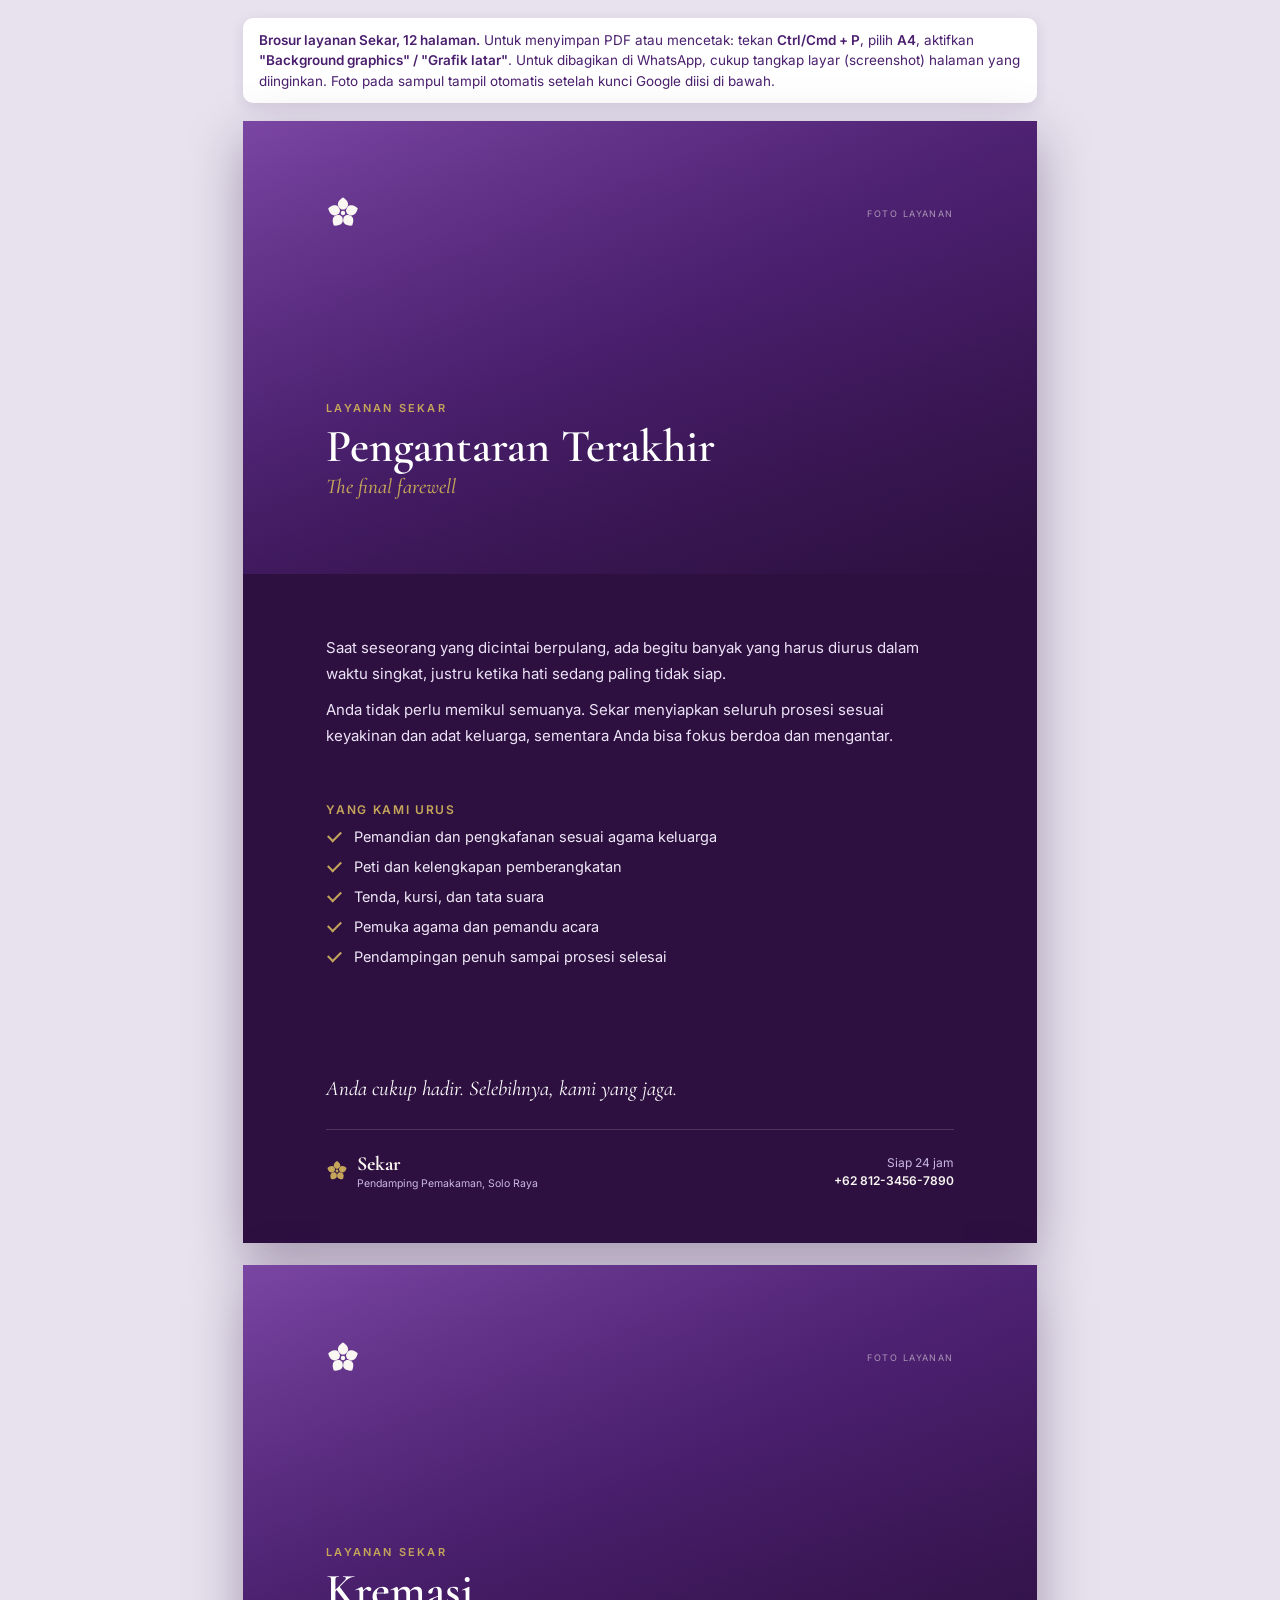
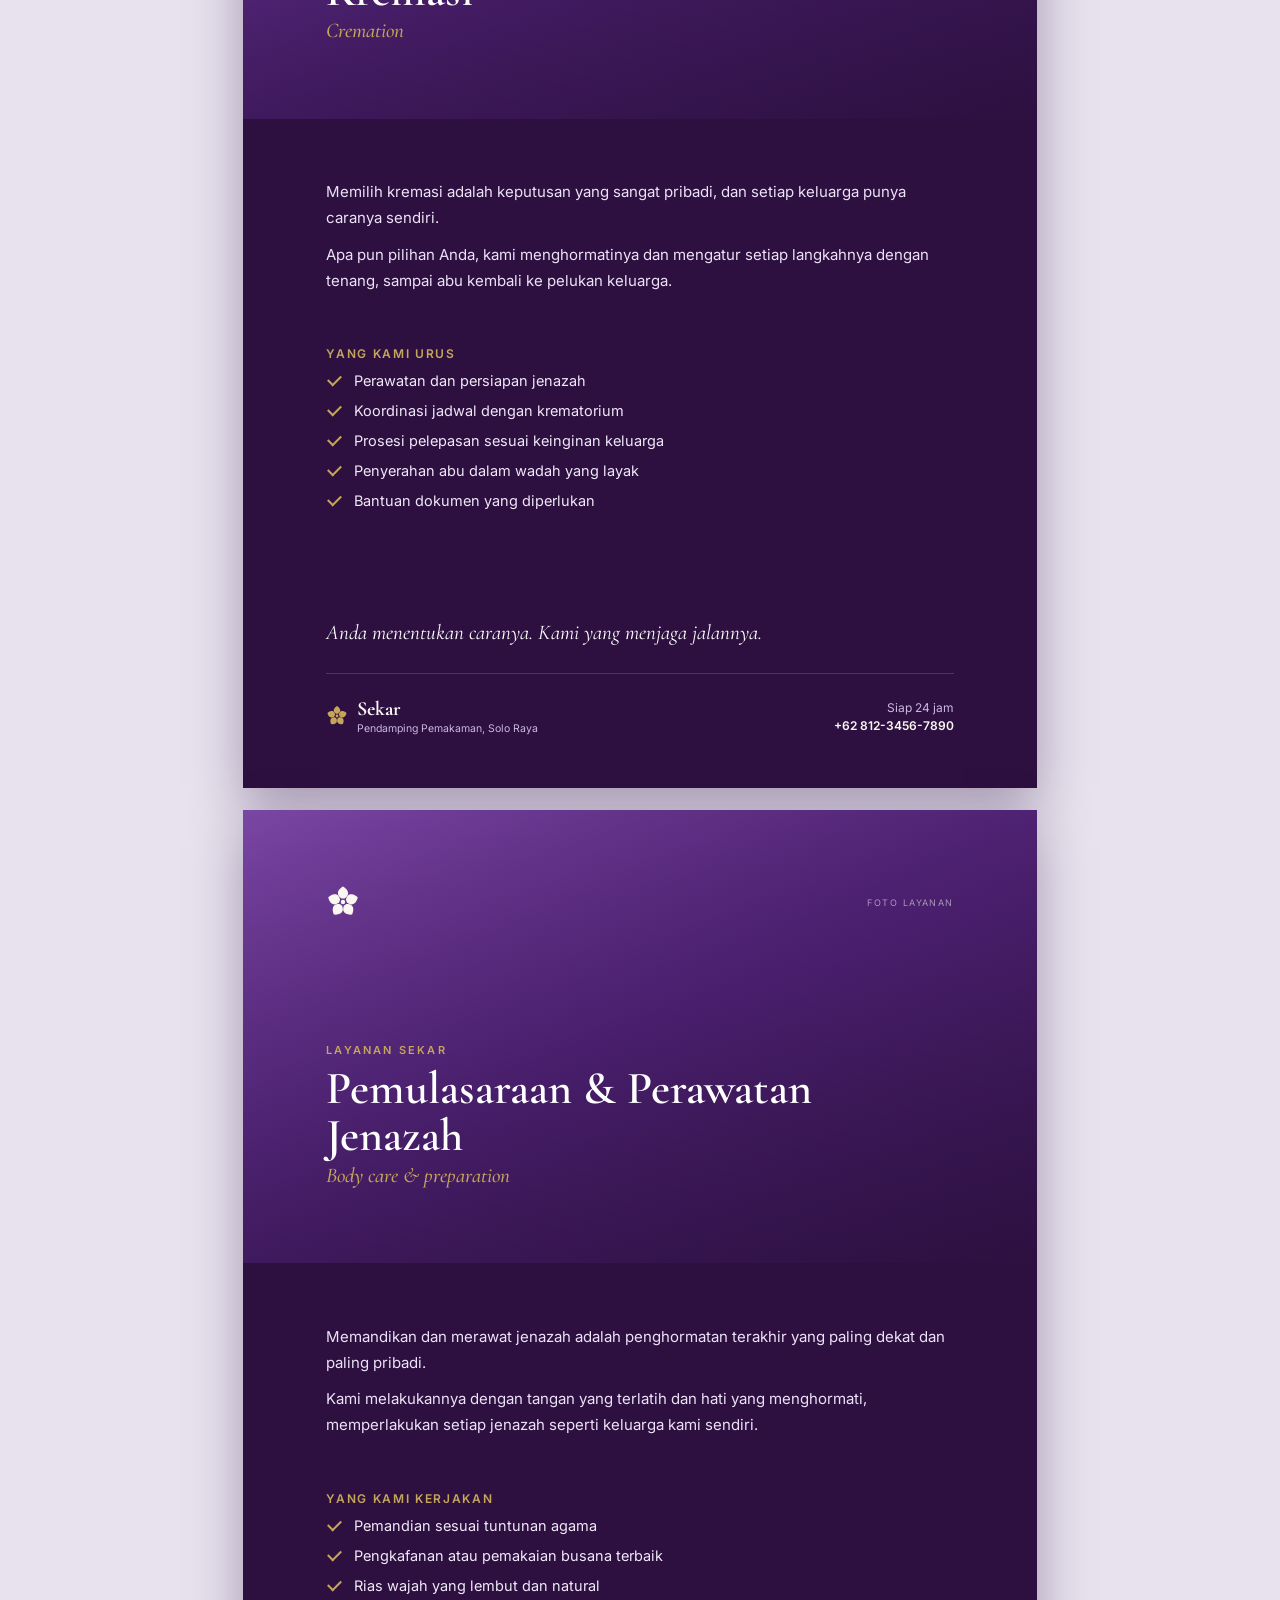
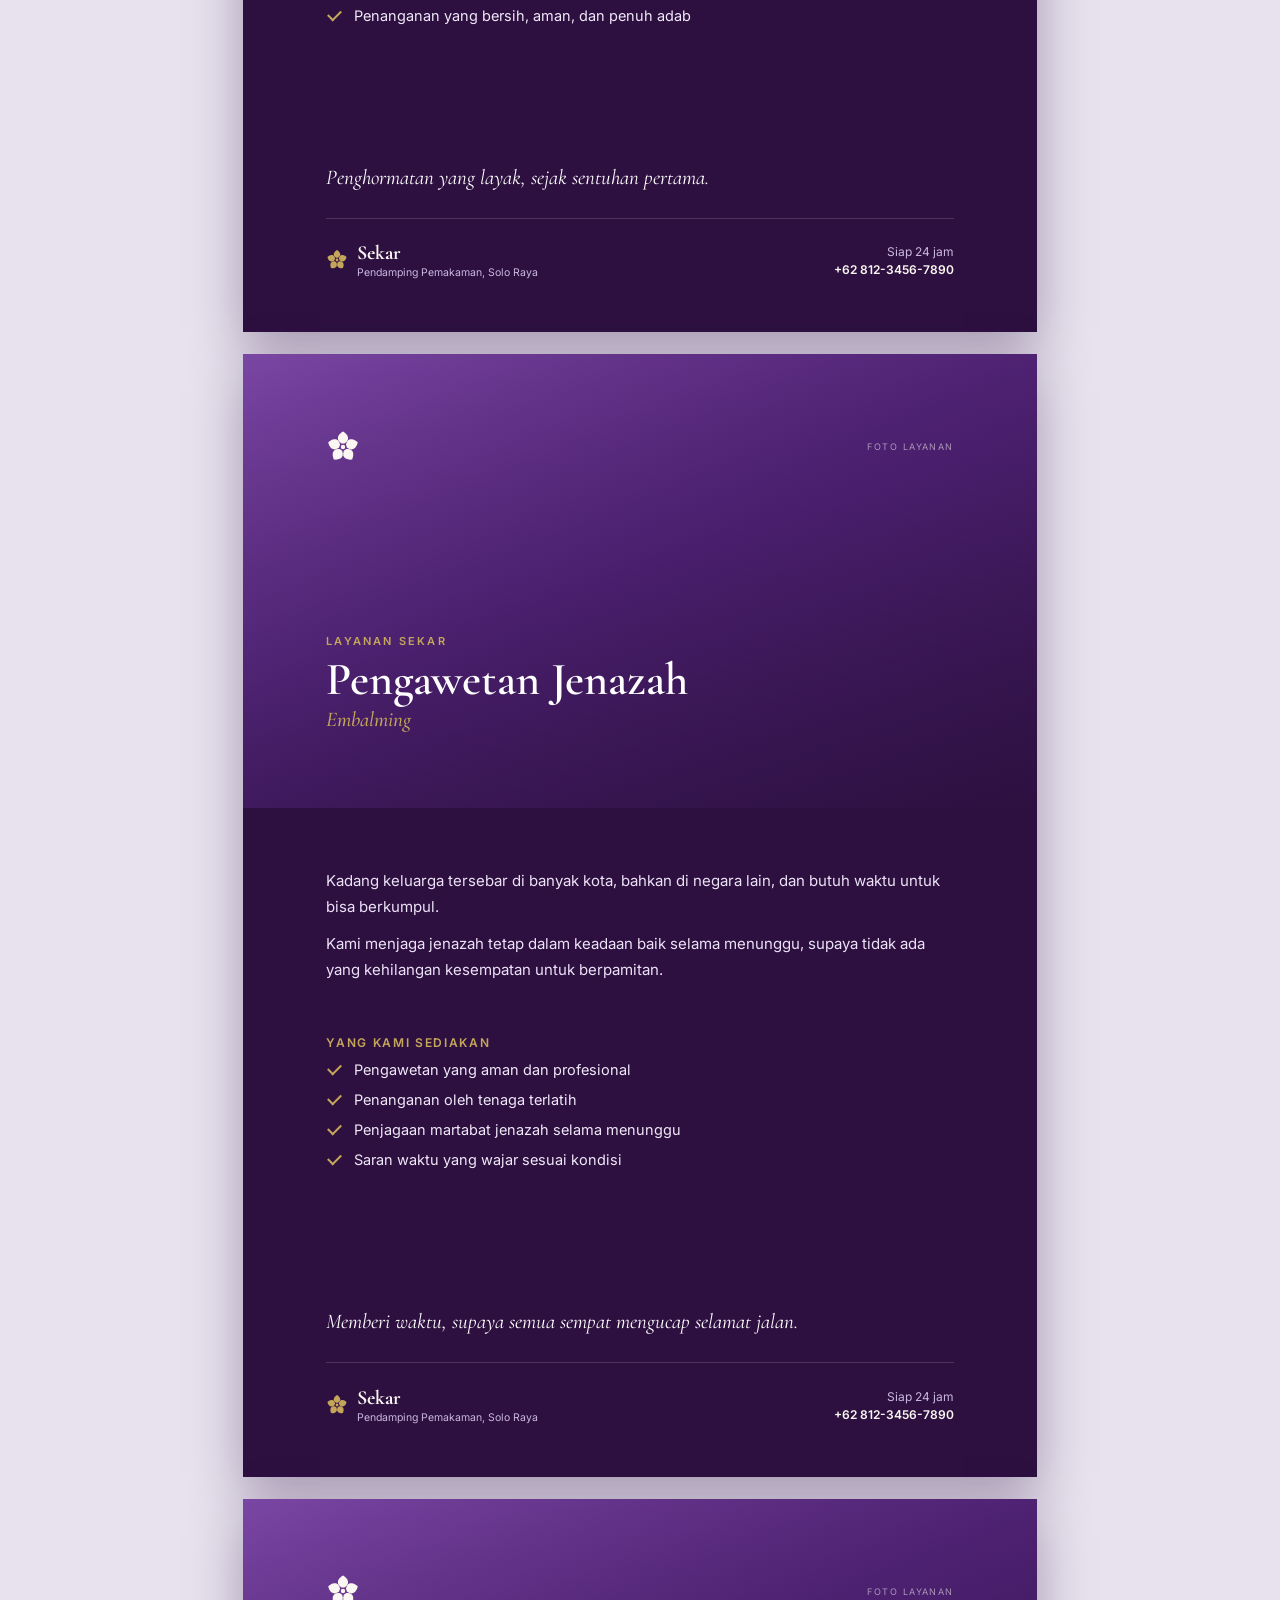
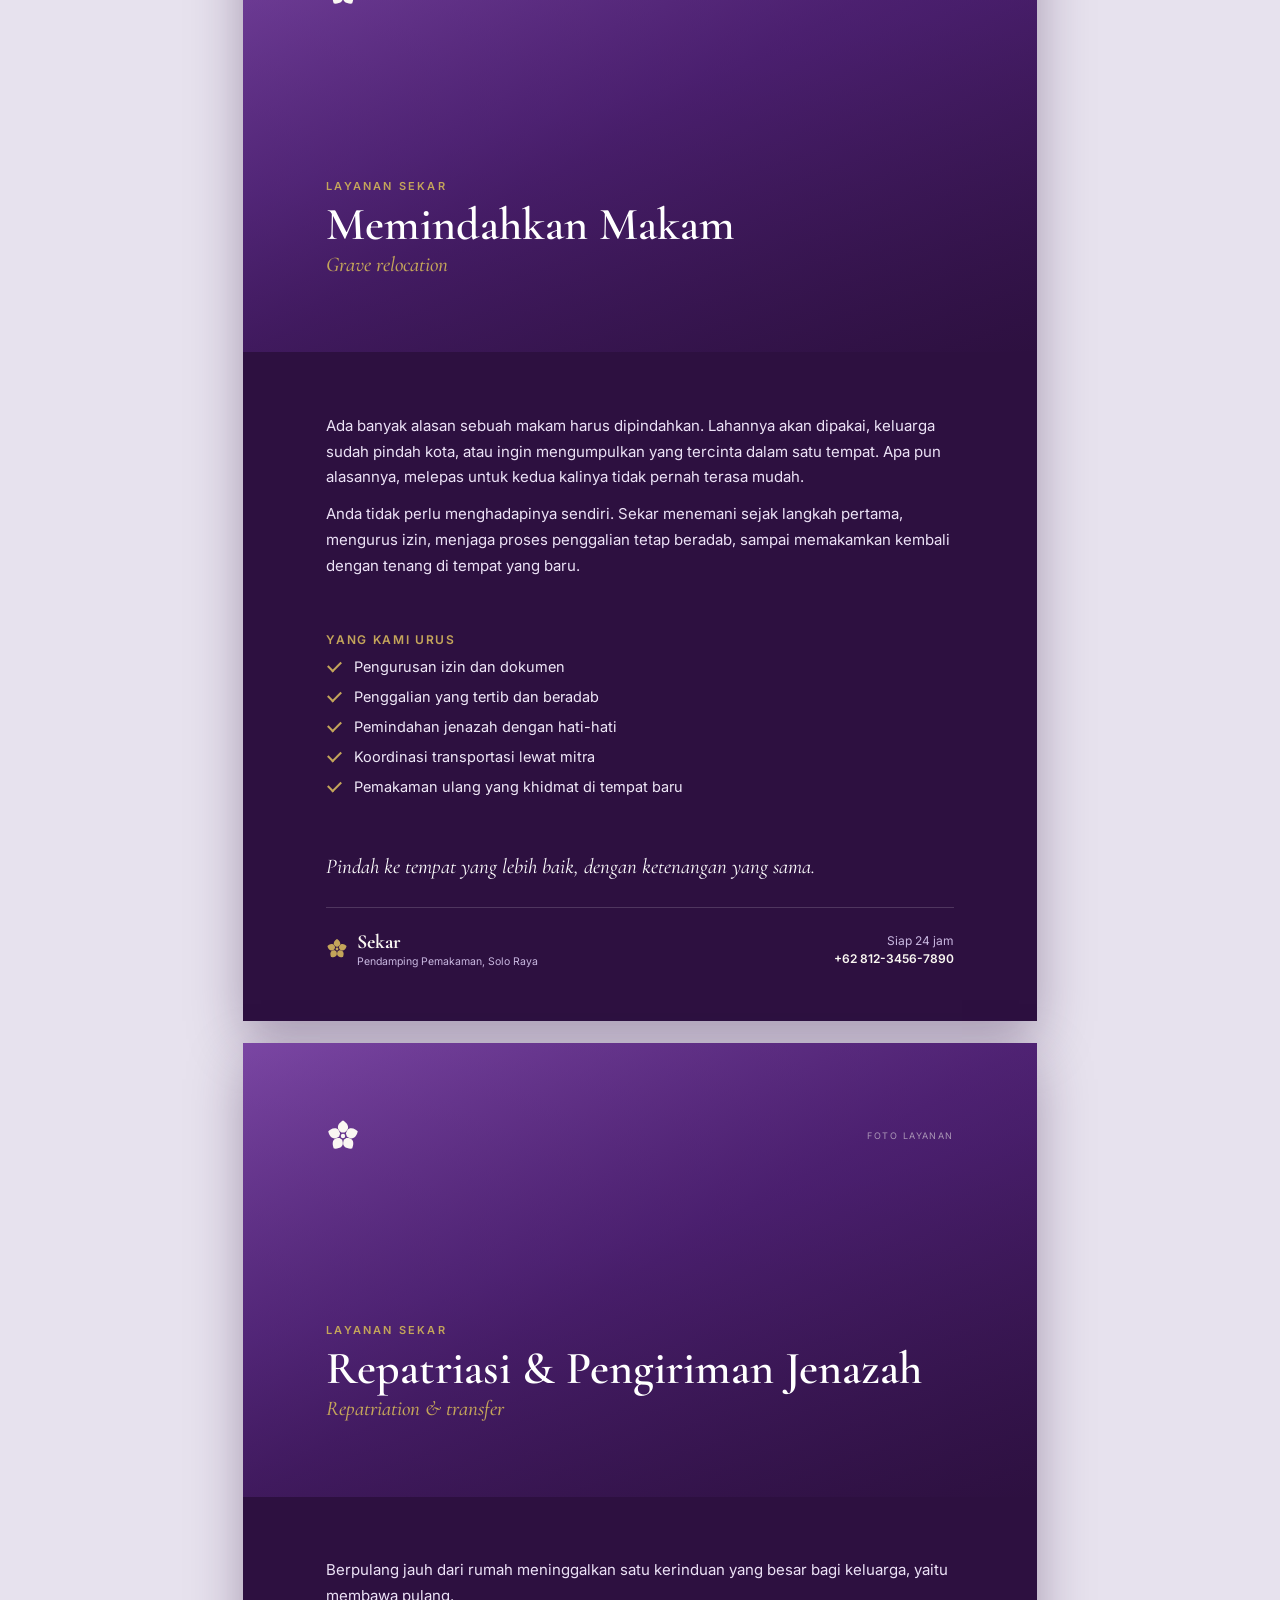
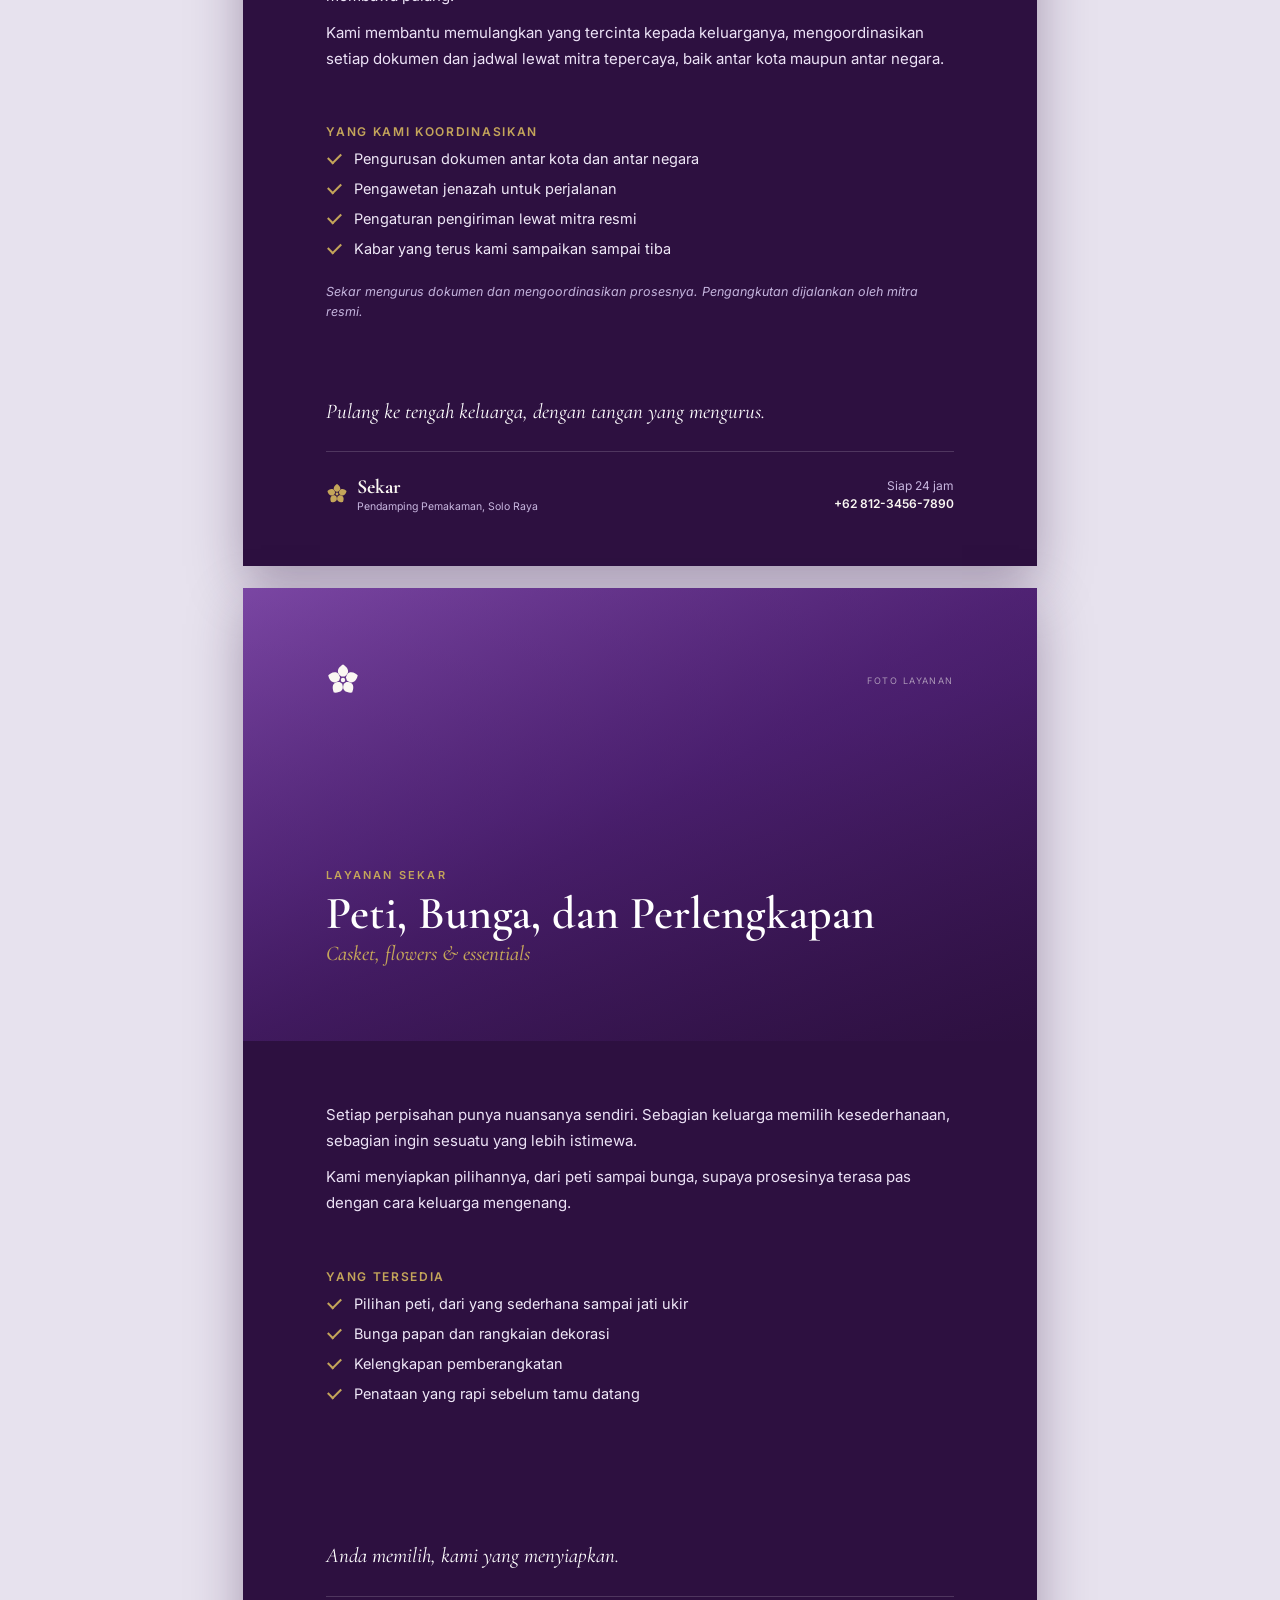
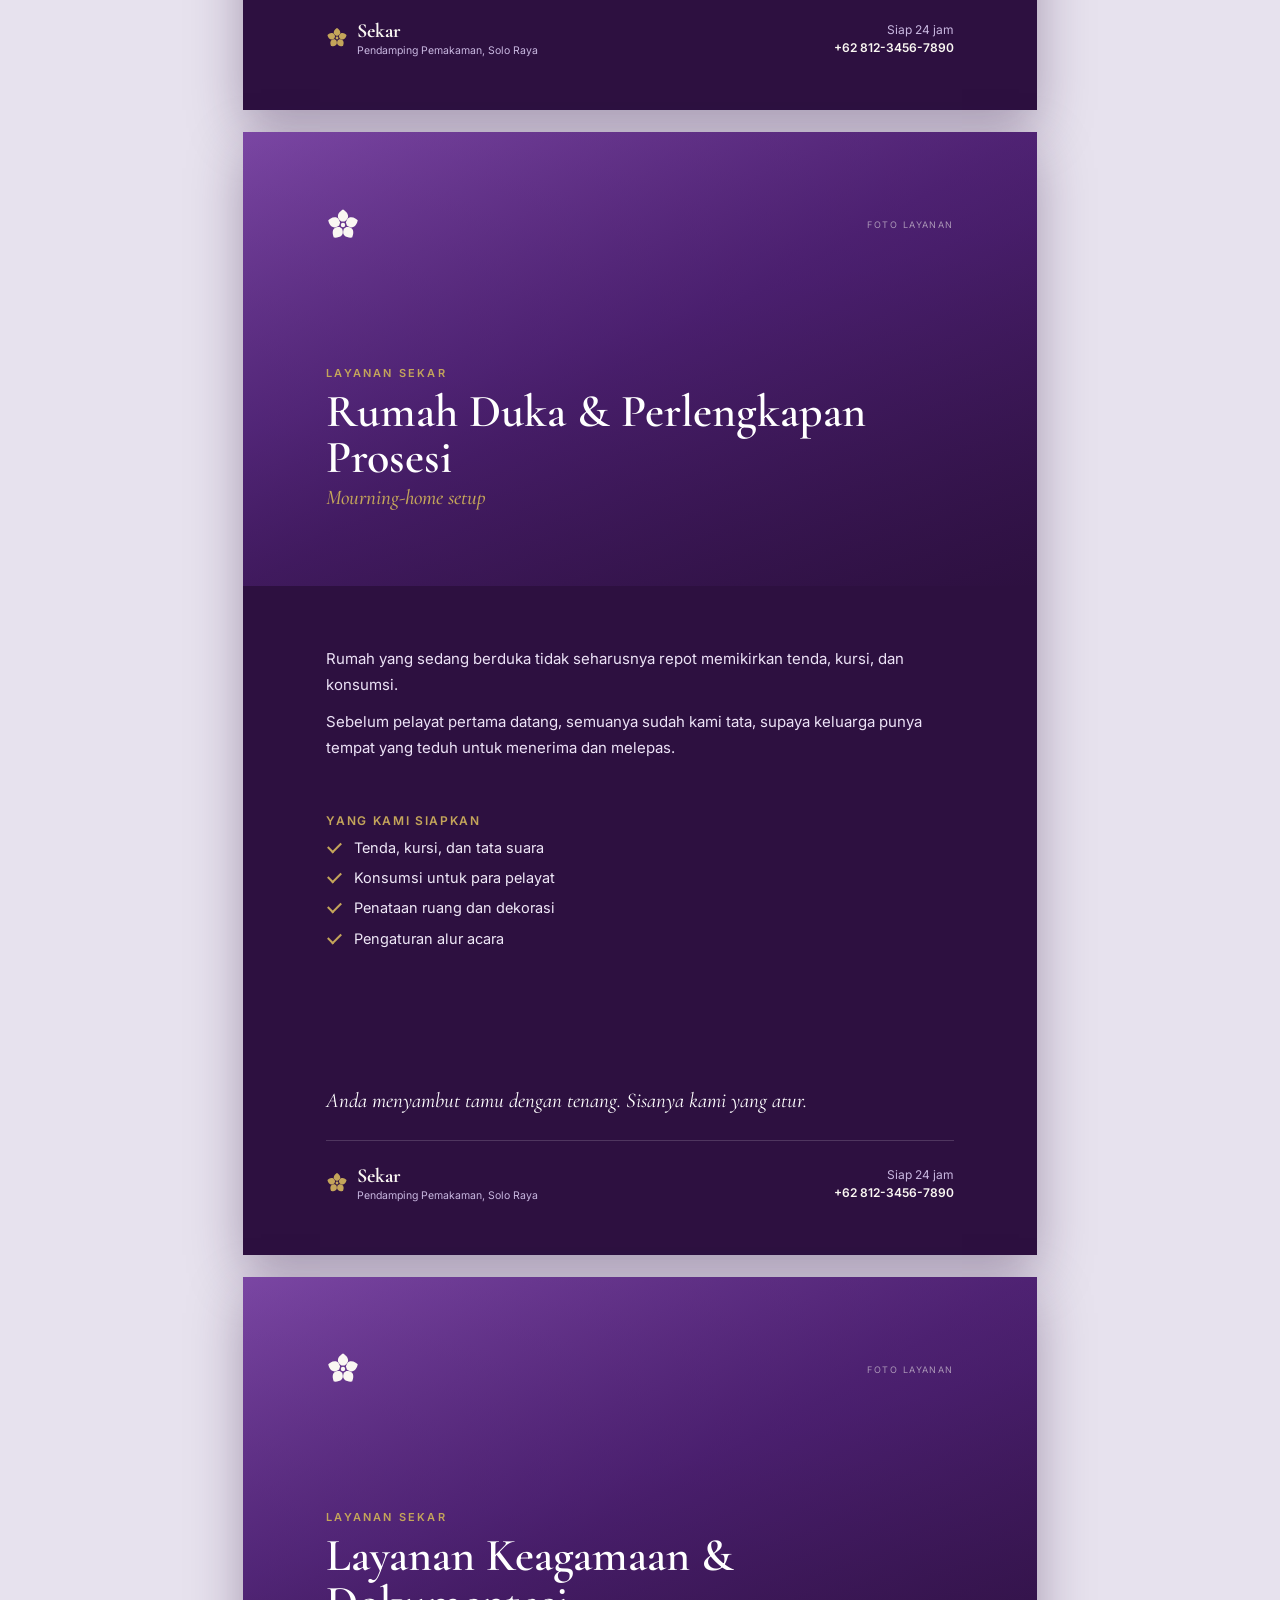
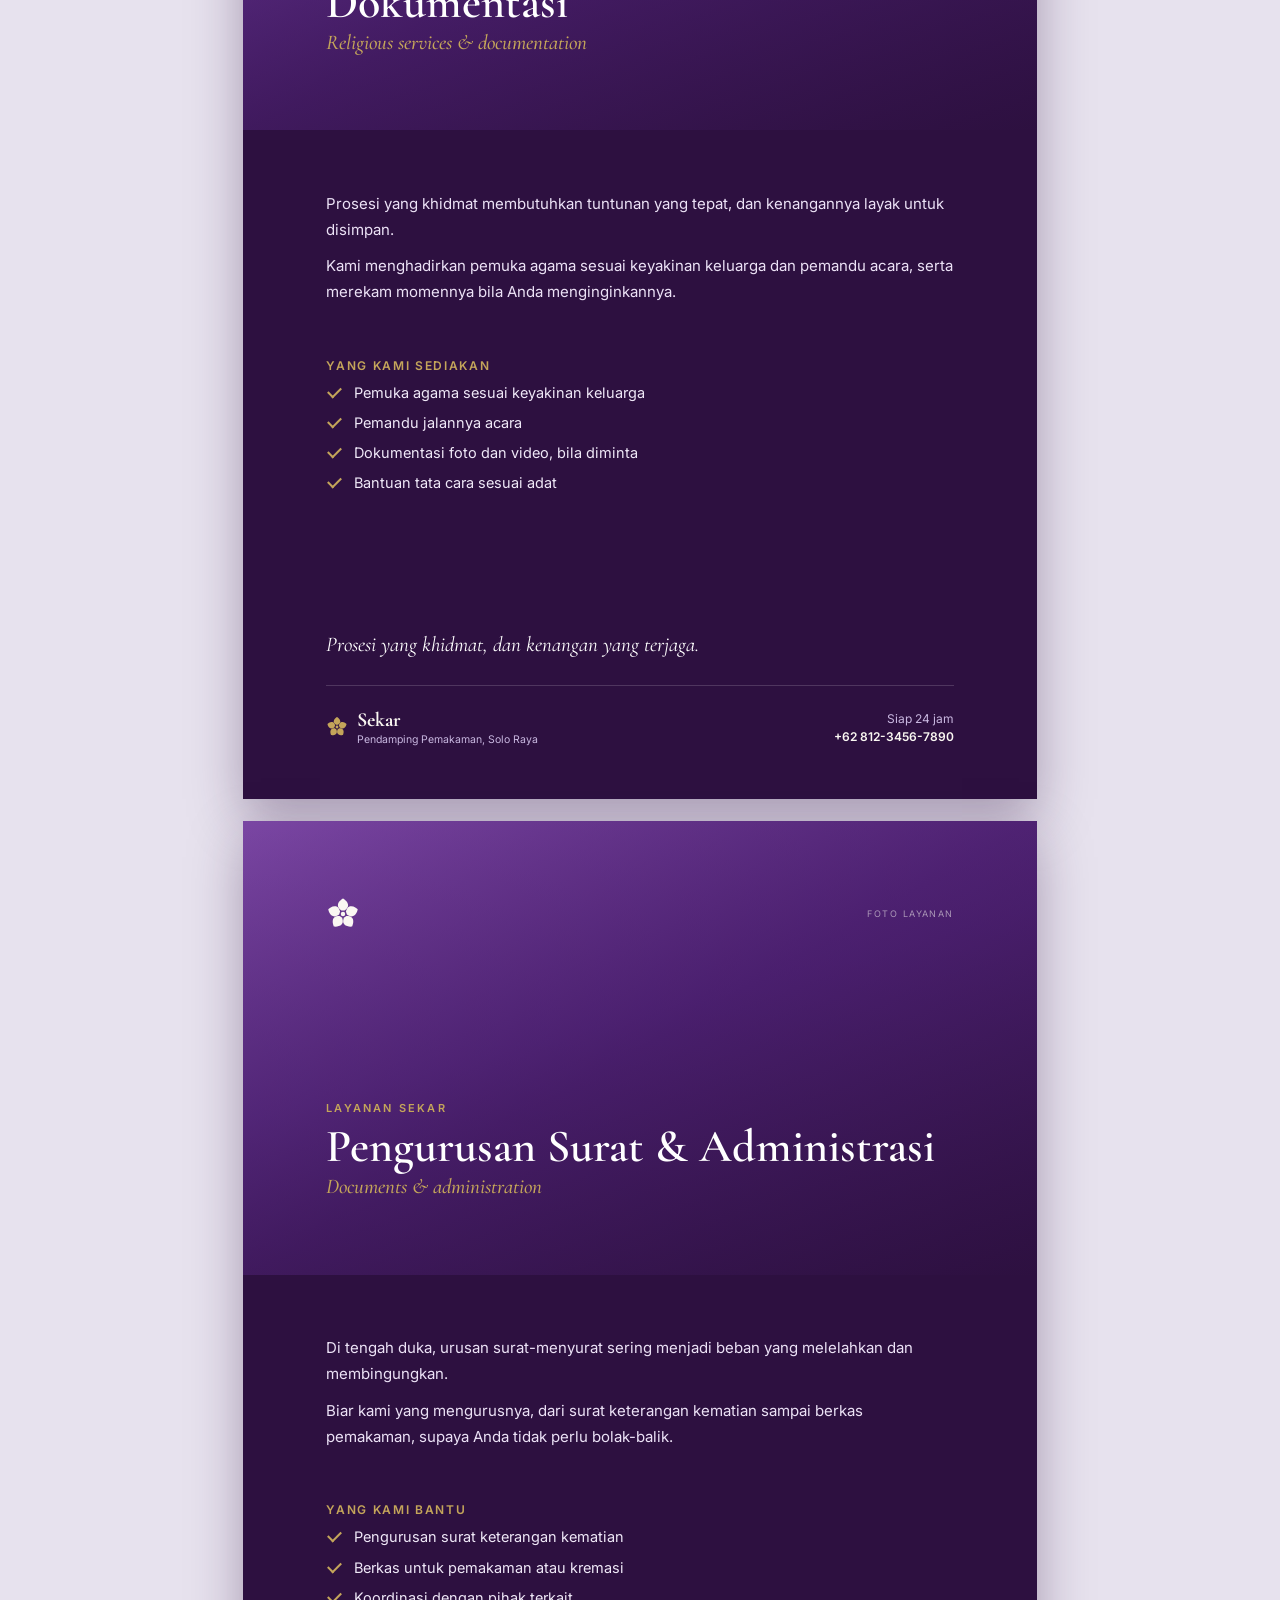
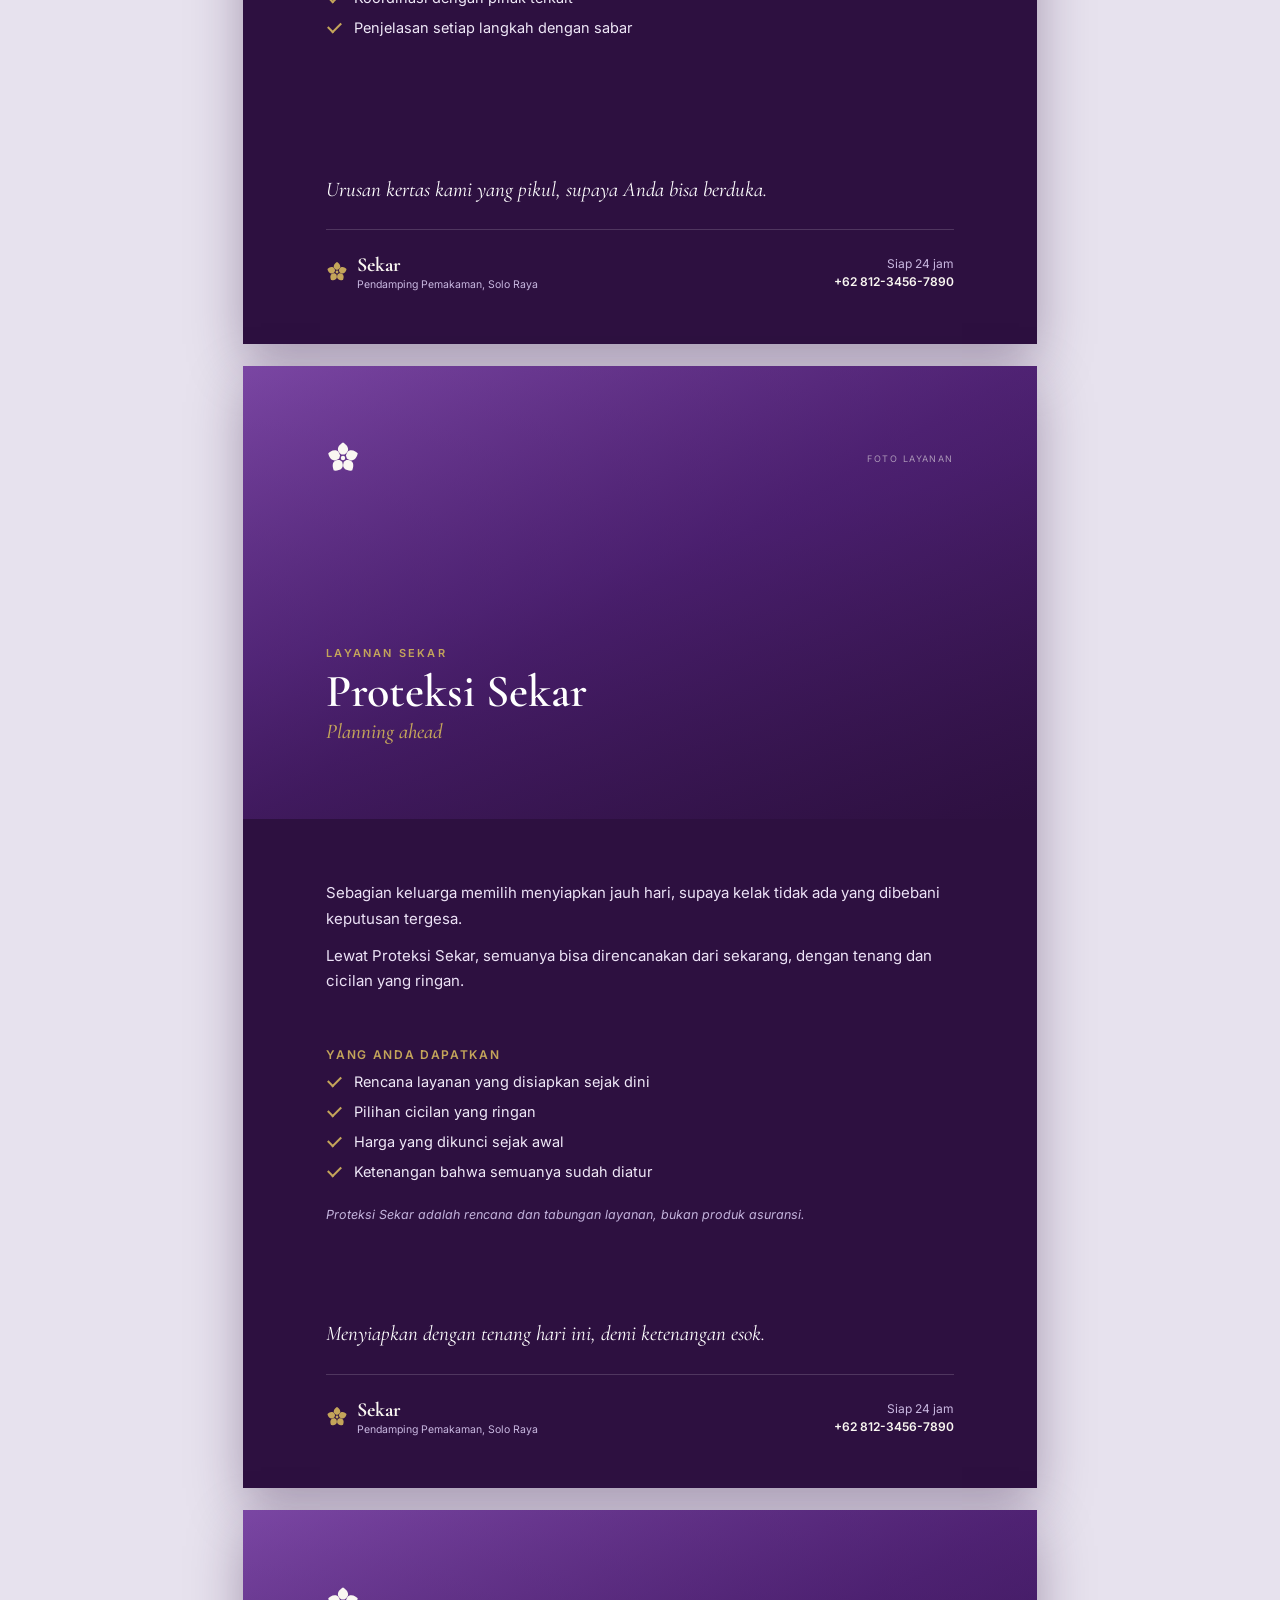
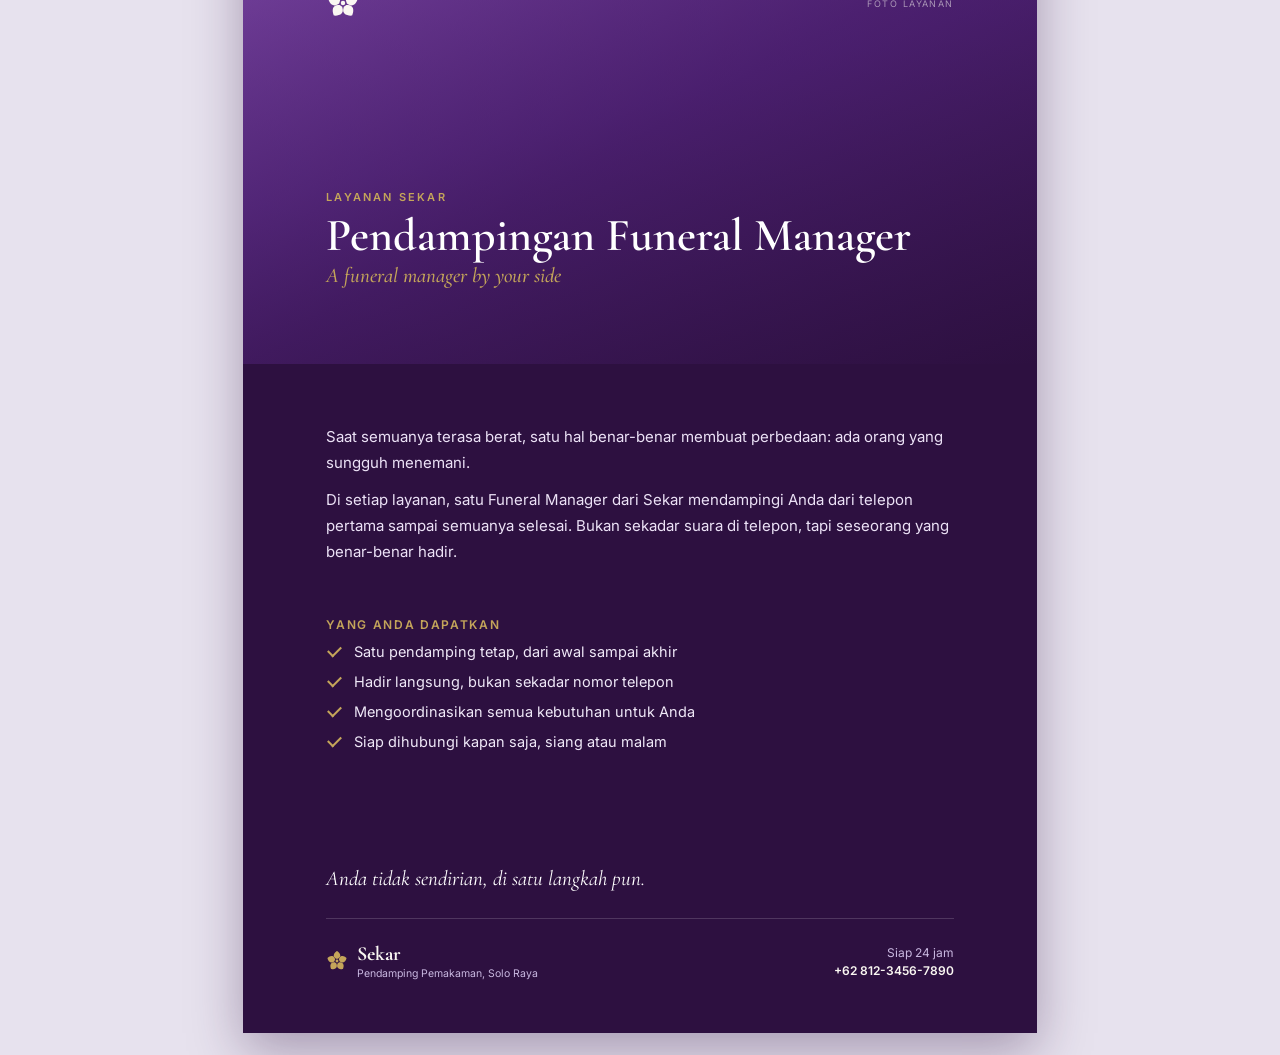
==== commit dfa50617: "style: black-and-white photos with a purple brand wash + Indonesian image terms - Brochure covers, s" ====
--- a/brosur.html
+++ b/brosur.html
@@ -21,9 +21,9 @@
   /* cover band (photo sits here once the Google key is set) */
   .cover{position:relative;height:120mm;flex:0 0 auto;display:flex;flex-direction:column;justify-content:space-between;
          padding:20mm 22mm;background:linear-gradient(150deg,#7a4aa6 0%,#4a1f6e 50%,#2d1040 100%)}
-  .cover-img{position:absolute;inset:0;width:100%;height:100%;object-fit:cover;opacity:0;transition:opacity .8s ease}
-  .cover-img.loaded{opacity:.5}
-  .cover::after{content:"";position:absolute;inset:0;background:linear-gradient(180deg,rgba(45,16,64,.15),rgba(45,16,64,.72))}
+  .cover-img{position:absolute;inset:0;width:100%;height:100%;object-fit:cover;opacity:0;filter:grayscale(1) contrast(1.08) brightness(.92);transition:opacity .8s ease}
+  .cover-img.loaded{opacity:.6}
+  .cover::after{content:"";position:absolute;inset:0;background:linear-gradient(165deg,rgba(123,63,158,.34) 0%,rgba(74,31,110,.55) 45%,rgba(45,16,64,.86) 100%)}
   .cover-top{position:relative;z-index:2;display:flex;justify-content:space-between;align-items:center}
   .cover-top .mk{width:34px;height:34px;color:var(--cream)}
   .cover-top .ph{font-size:9px;letter-spacing:.16em;text-transform:uppercase;color:rgba(250,247,242,.55)}
@@ -73,7 +73,7 @@
 
 <!-- 1 -->
 <section class="bro">
-  <div class="cover" data-q="white funeral flowers procession calm serene">
+  <div class="cover" data-q="bunga pemakaman putih indonesia tenang">
     <img class="cover-img" alt="" aria-hidden="true">
     <div class="cover-top"><svg class="mk" viewBox="0 0 100 100"><use href="#melati"/></svg><span class="ph">Foto layanan</span></div>
     <div class="cover-ttl"><p class="eb">Layanan Sekar</p><h1 class="tt">Pengantaran Terakhir</h1><p class="st">The final farewell</p></div>
@@ -98,7 +98,7 @@
 
 <!-- 2 -->
 <section class="bro">
-  <div class="cover" data-q="white lotus candle soft calm light">
+  <div class="cover" data-q="lilin doa duka tenang">
     <img class="cover-img" alt="" aria-hidden="true">
     <div class="cover-top"><svg class="mk" viewBox="0 0 100 100"><use href="#melati"/></svg><span class="ph">Foto layanan</span></div>
     <div class="cover-ttl"><p class="eb">Layanan Sekar</p><h1 class="tt">Kremasi</h1><p class="st">Cremation</p></div>
@@ -123,7 +123,7 @@
 
 <!-- 3 -->
 <section class="bro">
-  <div class="cover" data-q="folded white linen cloth soft calm">
+  <div class="cover" data-q="kain kafan putih lembut">
     <img class="cover-img" alt="" aria-hidden="true">
     <div class="cover-top"><svg class="mk" viewBox="0 0 100 100"><use href="#melati"/></svg><span class="ph">Foto layanan</span></div>
     <div class="cover-ttl"><p class="eb">Layanan Sekar</p><h1 class="tt">Pemulasaraan &amp; Perawatan Jenazah</h1><p class="st">Body care &amp; preparation</p></div>
@@ -147,7 +147,7 @@
 
 <!-- 4 -->
 <section class="bro">
-  <div class="cover" data-q="white lilies soft calm light">
+  <div class="cover" data-q="bunga lili putih lembut">
     <img class="cover-img" alt="" aria-hidden="true">
     <div class="cover-top"><svg class="mk" viewBox="0 0 100 100"><use href="#melati"/></svg><span class="ph">Foto layanan</span></div>
     <div class="cover-ttl"><p class="eb">Layanan Sekar</p><h1 class="tt">Pengawetan Jenazah</h1><p class="st">Embalming</p></div>
@@ -171,7 +171,7 @@
 
 <!-- 5 -->
 <section class="bro">
-  <div class="cover" data-q="peaceful cemetery garden green calm">
+  <div class="cover" data-q="taman pemakaman indonesia tenang">
     <img class="cover-img" alt="" aria-hidden="true">
     <div class="cover-top"><svg class="mk" viewBox="0 0 100 100"><use href="#melati"/></svg><span class="ph">Foto layanan</span></div>
     <div class="cover-ttl"><p class="eb">Layanan Sekar</p><h1 class="tt">Memindahkan Makam</h1><p class="st">Grave relocation</p></div>
@@ -196,7 +196,7 @@
 
 <!-- 6 -->
 <section class="bro">
-  <div class="cover" data-q="airplane window soft clouds calm sky">
+  <div class="cover" data-q="langit awan jendela pesawat tenang">
     <img class="cover-img" alt="" aria-hidden="true">
     <div class="cover-top"><svg class="mk" viewBox="0 0 100 100"><use href="#melati"/></svg><span class="ph">Foto layanan</span></div>
     <div class="cover-ttl"><p class="eb">Layanan Sekar</p><h1 class="tt">Repatriasi &amp; Pengiriman Jenazah</h1><p class="st">Repatriation &amp; transfer</p></div>
@@ -221,7 +221,7 @@
 
 <!-- 7 -->
 <section class="bro">
-  <div class="cover" data-q="white funeral flower wreath wood dignified">
+  <div class="cover" data-q="karangan bunga pemakaman kayu">
     <img class="cover-img" alt="" aria-hidden="true">
     <div class="cover-top"><svg class="mk" viewBox="0 0 100 100"><use href="#melati"/></svg><span class="ph">Foto layanan</span></div>
     <div class="cover-ttl"><p class="eb">Layanan Sekar</p><h1 class="tt">Peti, Bunga, dan Perlengkapan</h1><p class="st">Casket, flowers &amp; essentials</p></div>
@@ -245,7 +245,7 @@
 
 <!-- 8 -->
 <section class="bro">
-  <div class="cover" data-q="white memorial tent chairs candles calm">
+  <div class="cover" data-q="tenda kursi acara duka tenang">
     <img class="cover-img" alt="" aria-hidden="true">
     <div class="cover-top"><svg class="mk" viewBox="0 0 100 100"><use href="#melati"/></svg><span class="ph">Foto layanan</span></div>
     <div class="cover-ttl"><p class="eb">Layanan Sekar</p><h1 class="tt">Rumah Duka &amp; Perlengkapan Prosesi</h1><p class="st">Mourning-home setup</p></div>
@@ -269,7 +269,7 @@
 
 <!-- 9 -->
 <section class="bro">
-  <div class="cover" data-q="praying hands candle soft warm light">
+  <div class="cover" data-q="tangan berdoa lilin tenang">
     <img class="cover-img" alt="" aria-hidden="true">
     <div class="cover-top"><svg class="mk" viewBox="0 0 100 100"><use href="#melati"/></svg><span class="ph">Foto layanan</span></div>
     <div class="cover-ttl"><p class="eb">Layanan Sekar</p><h1 class="tt">Layanan Keagamaan &amp; Dokumentasi</h1><p class="st">Religious services &amp; documentation</p></div>
@@ -293,7 +293,7 @@
 
 <!-- 10 -->
 <section class="bro">
-  <div class="cover" data-q="documents pen wooden desk soft calm">
+  <div class="cover" data-q="dokumen pena meja kayu">
     <img class="cover-img" alt="" aria-hidden="true">
     <div class="cover-top"><svg class="mk" viewBox="0 0 100 100"><use href="#melati"/></svg><span class="ph">Foto layanan</span></div>
     <div class="cover-ttl"><p class="eb">Layanan Sekar</p><h1 class="tt">Pengurusan Surat &amp; Administrasi</h1><p class="st">Documents &amp; administration</p></div>
@@ -317,7 +317,7 @@
 
 <!-- 11 -->
 <section class="bro">
-  <div class="cover" data-q="calm hands soft light serene planning">
+  <div class="cover" data-q="tangan cahaya tenang lembut">
     <img class="cover-img" alt="" aria-hidden="true">
     <div class="cover-top"><svg class="mk" viewBox="0 0 100 100"><use href="#melati"/></svg><span class="ph">Foto layanan</span></div>
     <div class="cover-ttl"><p class="eb">Layanan Sekar</p><h1 class="tt">Proteksi Sekar</h1><p class="st">Planning ahead</p></div>
@@ -342,7 +342,7 @@
 
 <!-- 12 -->
 <section class="bro">
-  <div class="cover" data-q="gentle comforting hand on shoulder soft warm">
+  <div class="cover" data-q="tangan menggenggam lembut dukungan">
     <img class="cover-img" alt="" aria-hidden="true">
     <div class="cover-top"><svg class="mk" viewBox="0 0 100 100"><use href="#melati"/></svg><span class="ph">Foto layanan</span></div>
     <div class="cover-ttl"><p class="eb">Layanan Sekar</p><h1 class="tt">Pendampingan Funeral Manager</h1><p class="st">A funeral manager by your side</p></div>
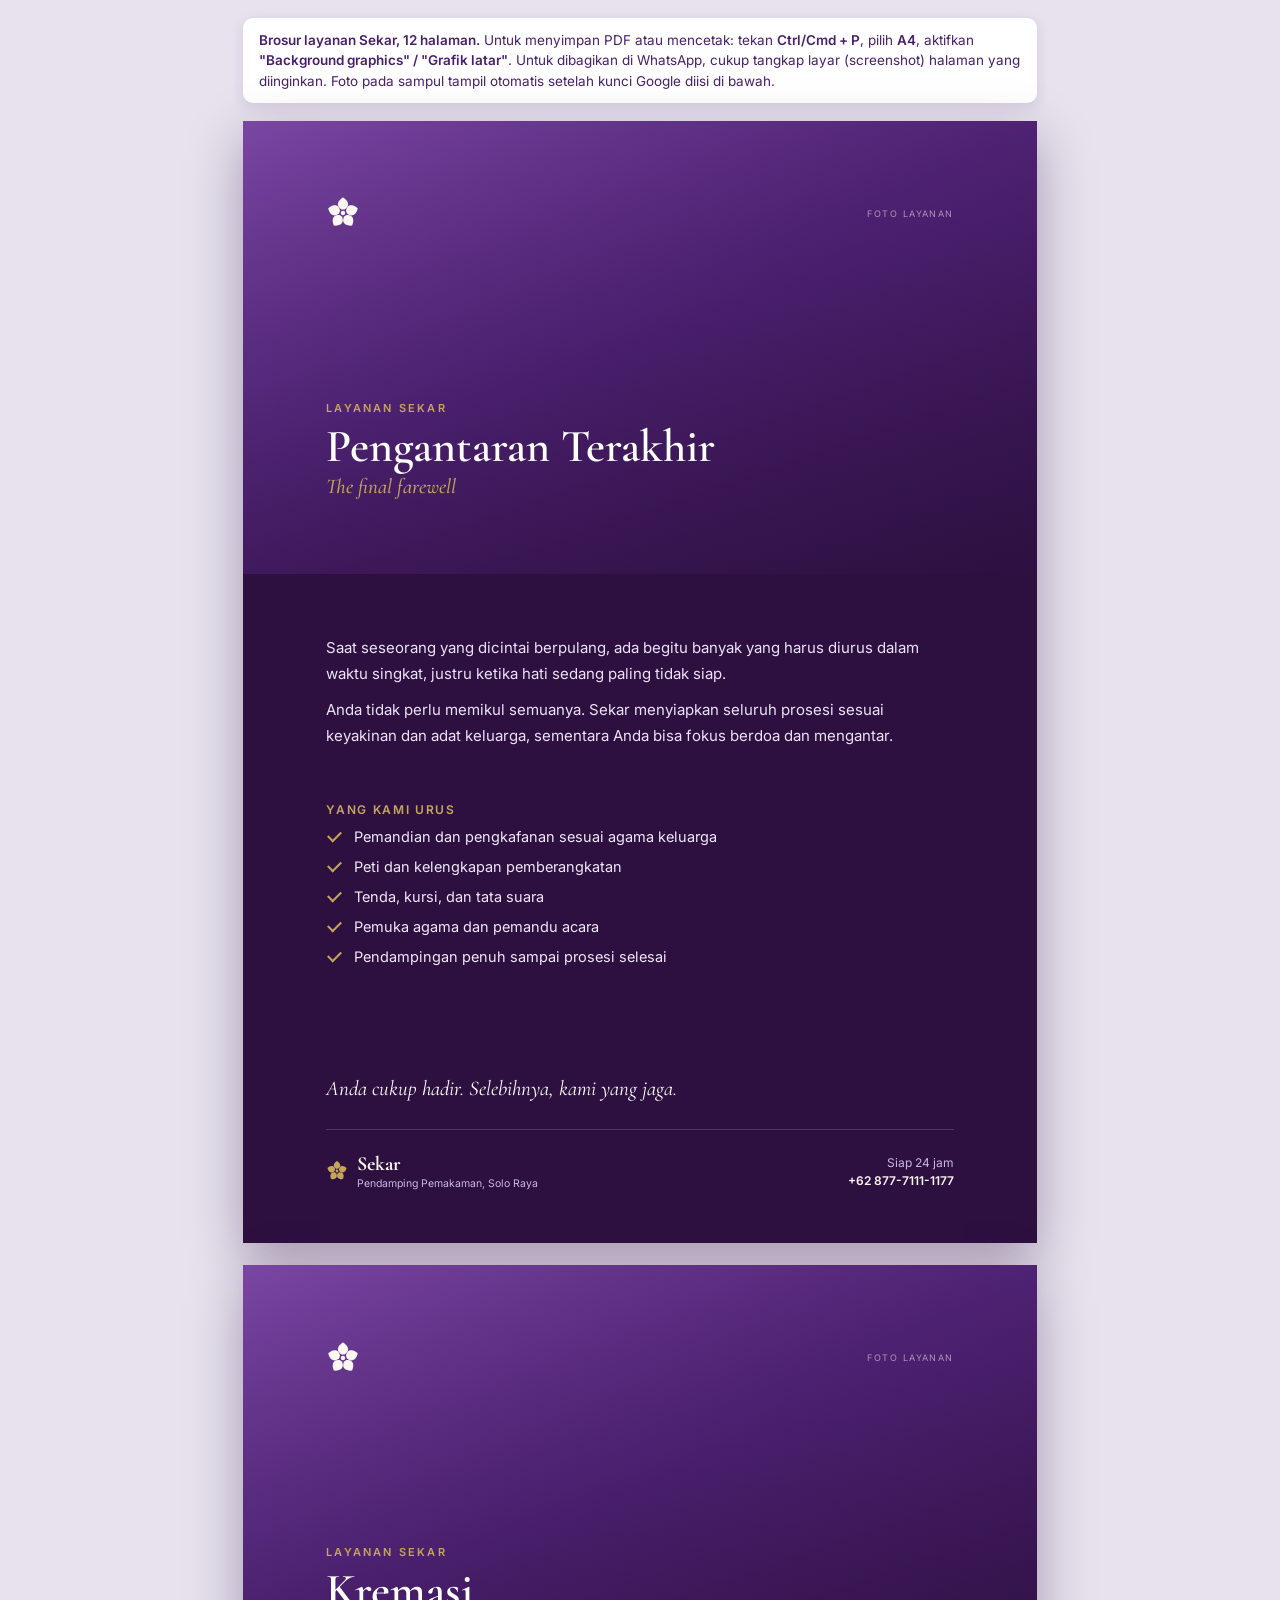
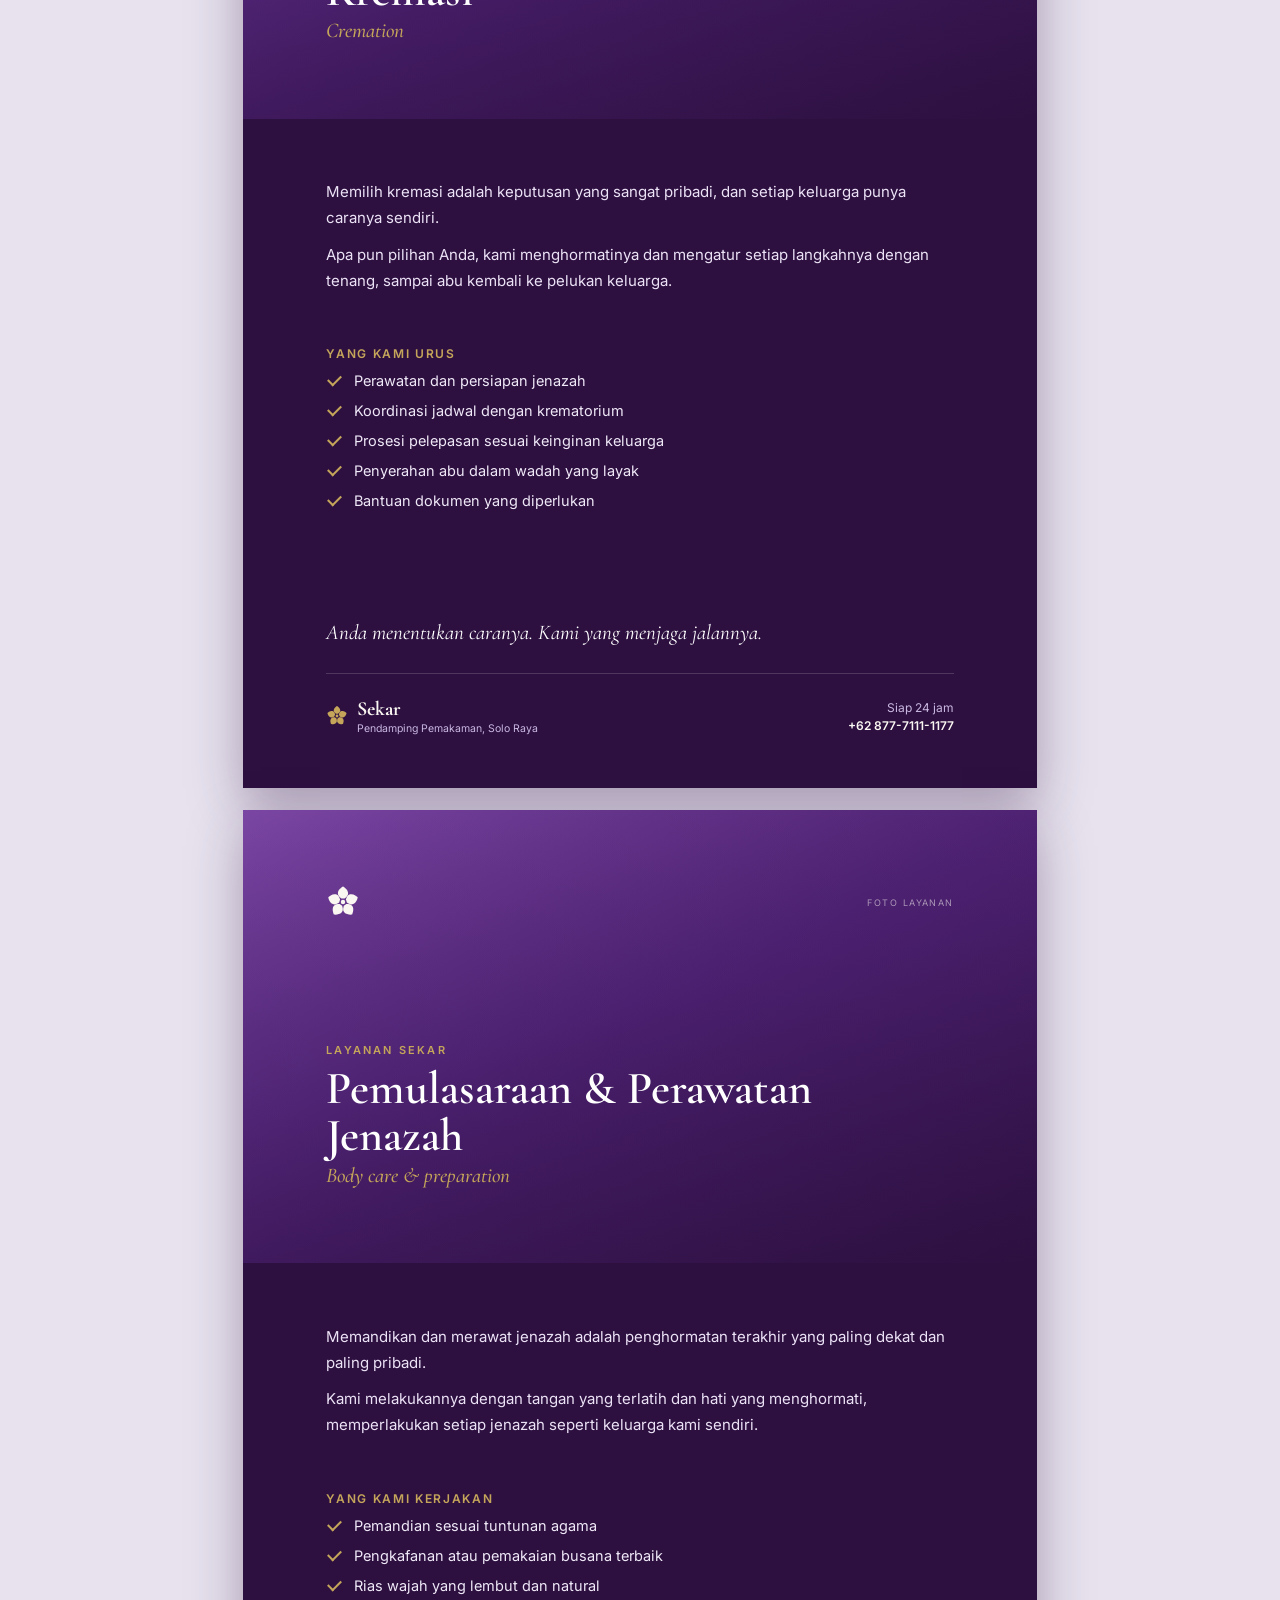
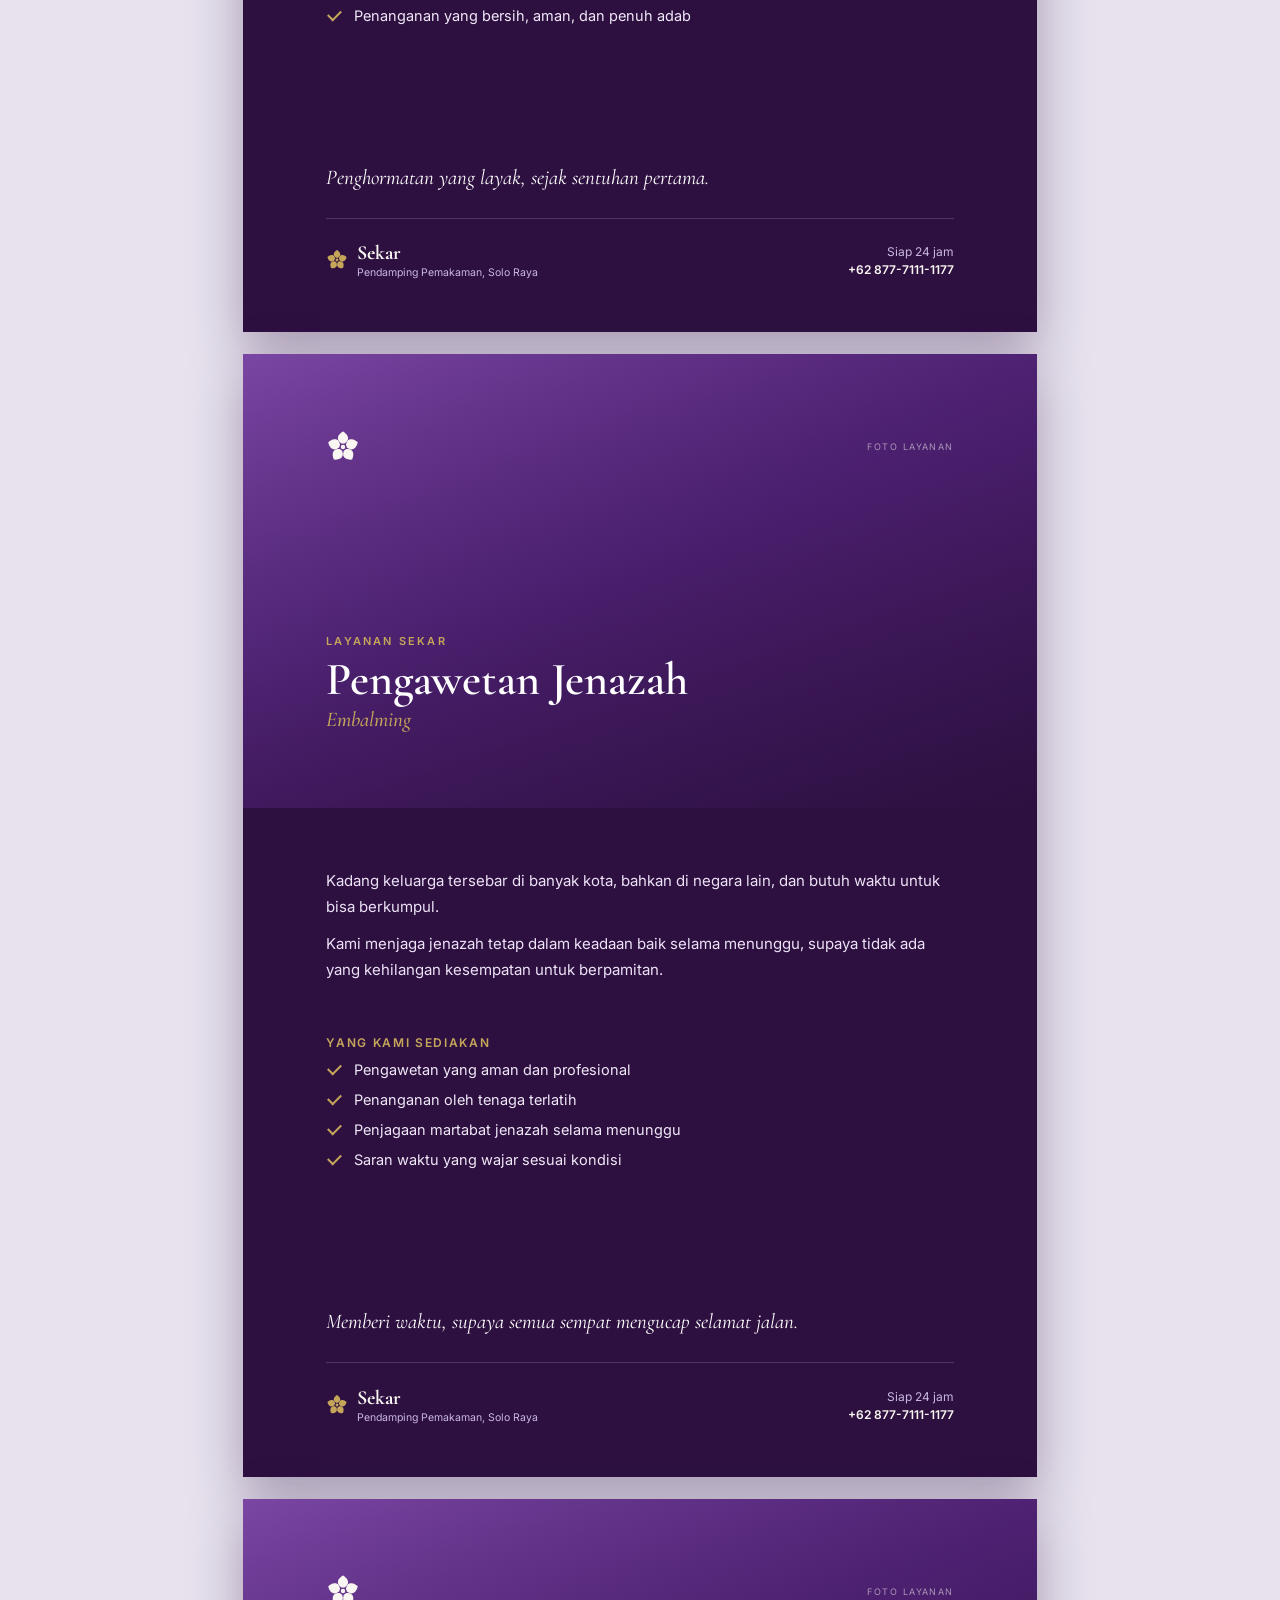
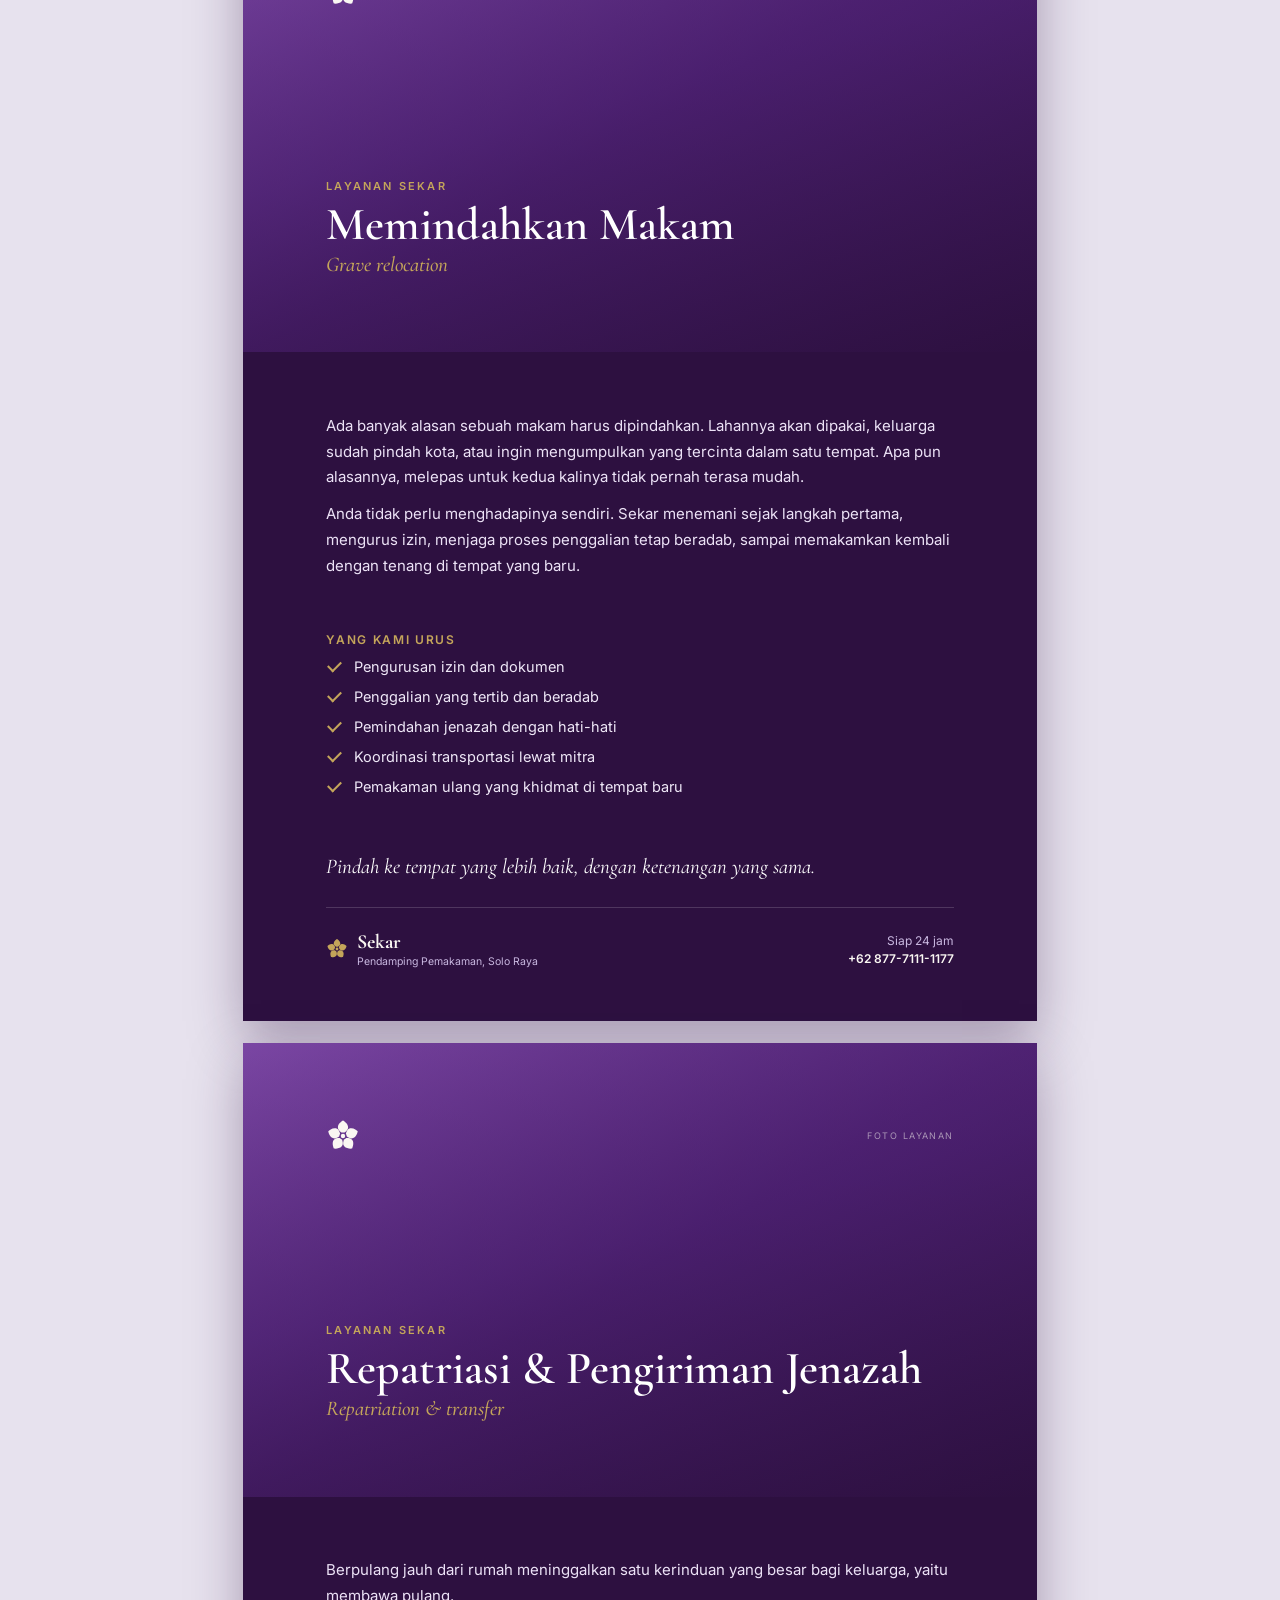
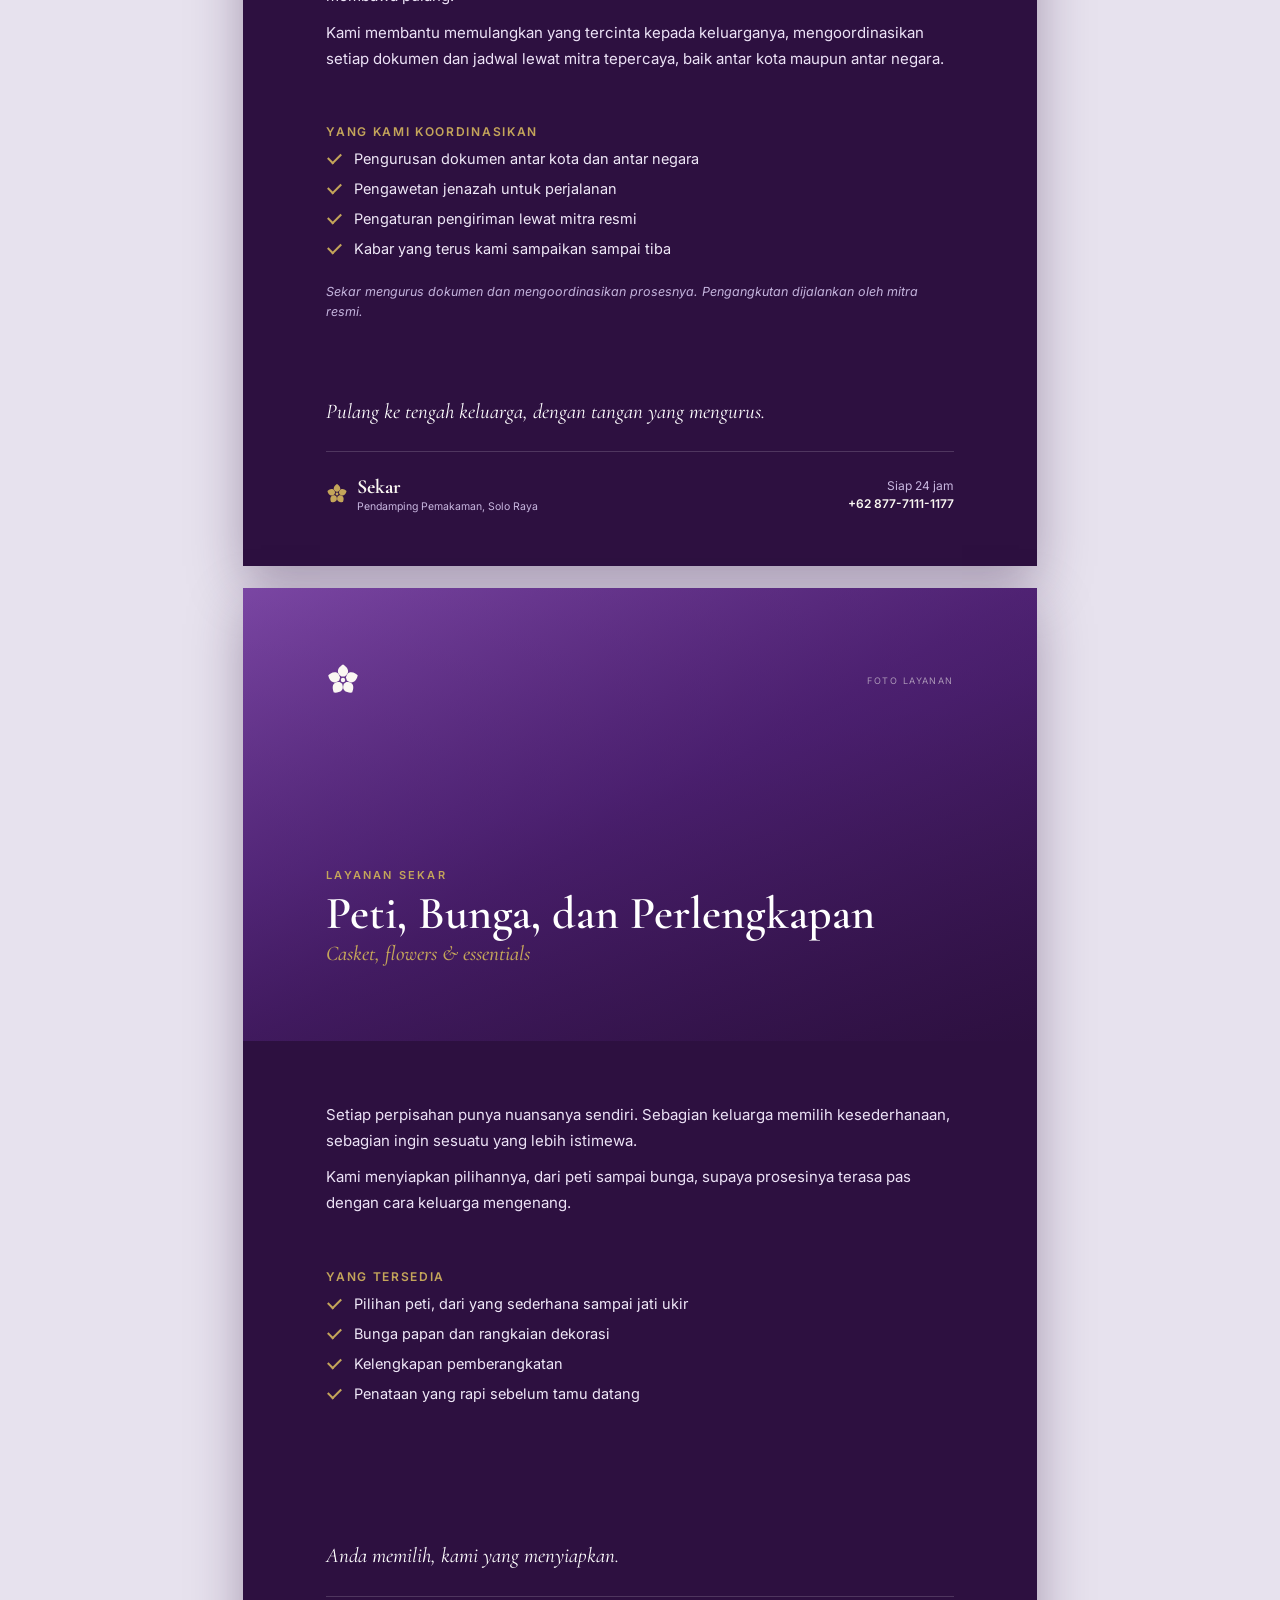
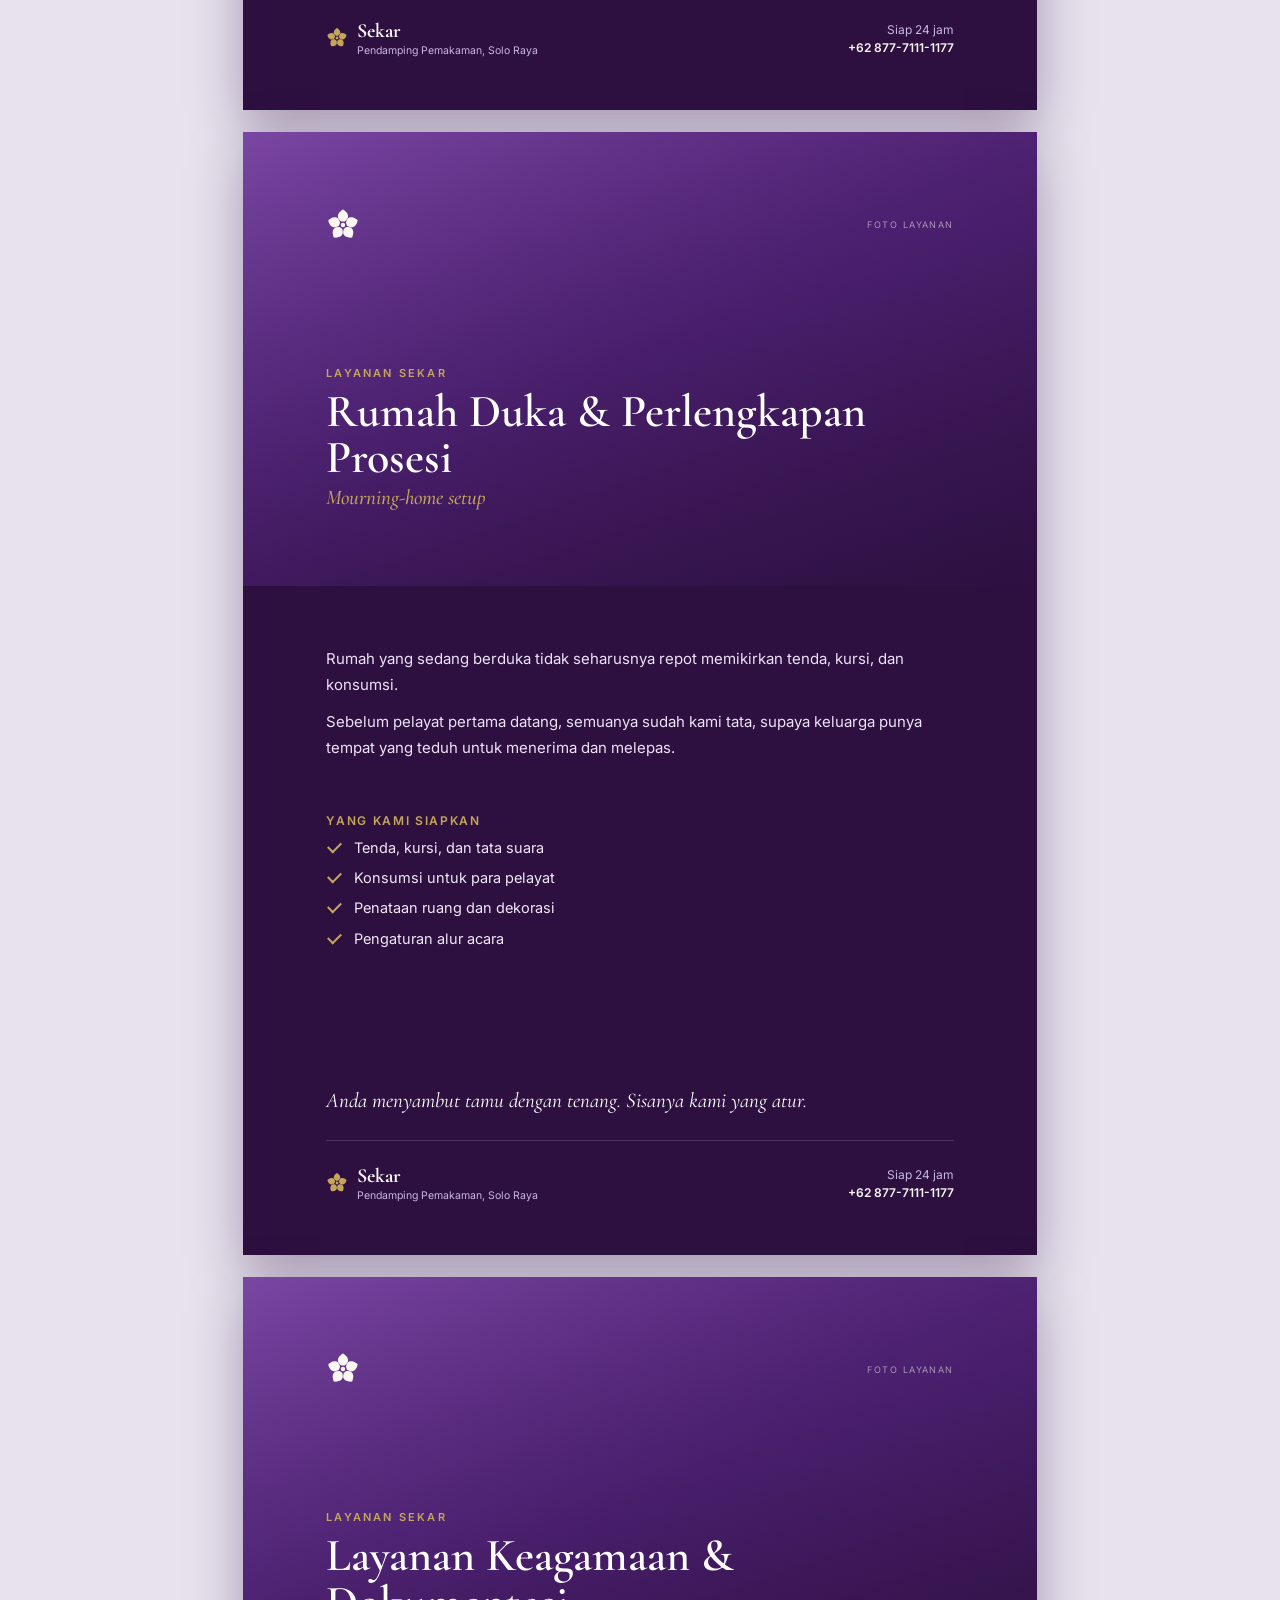
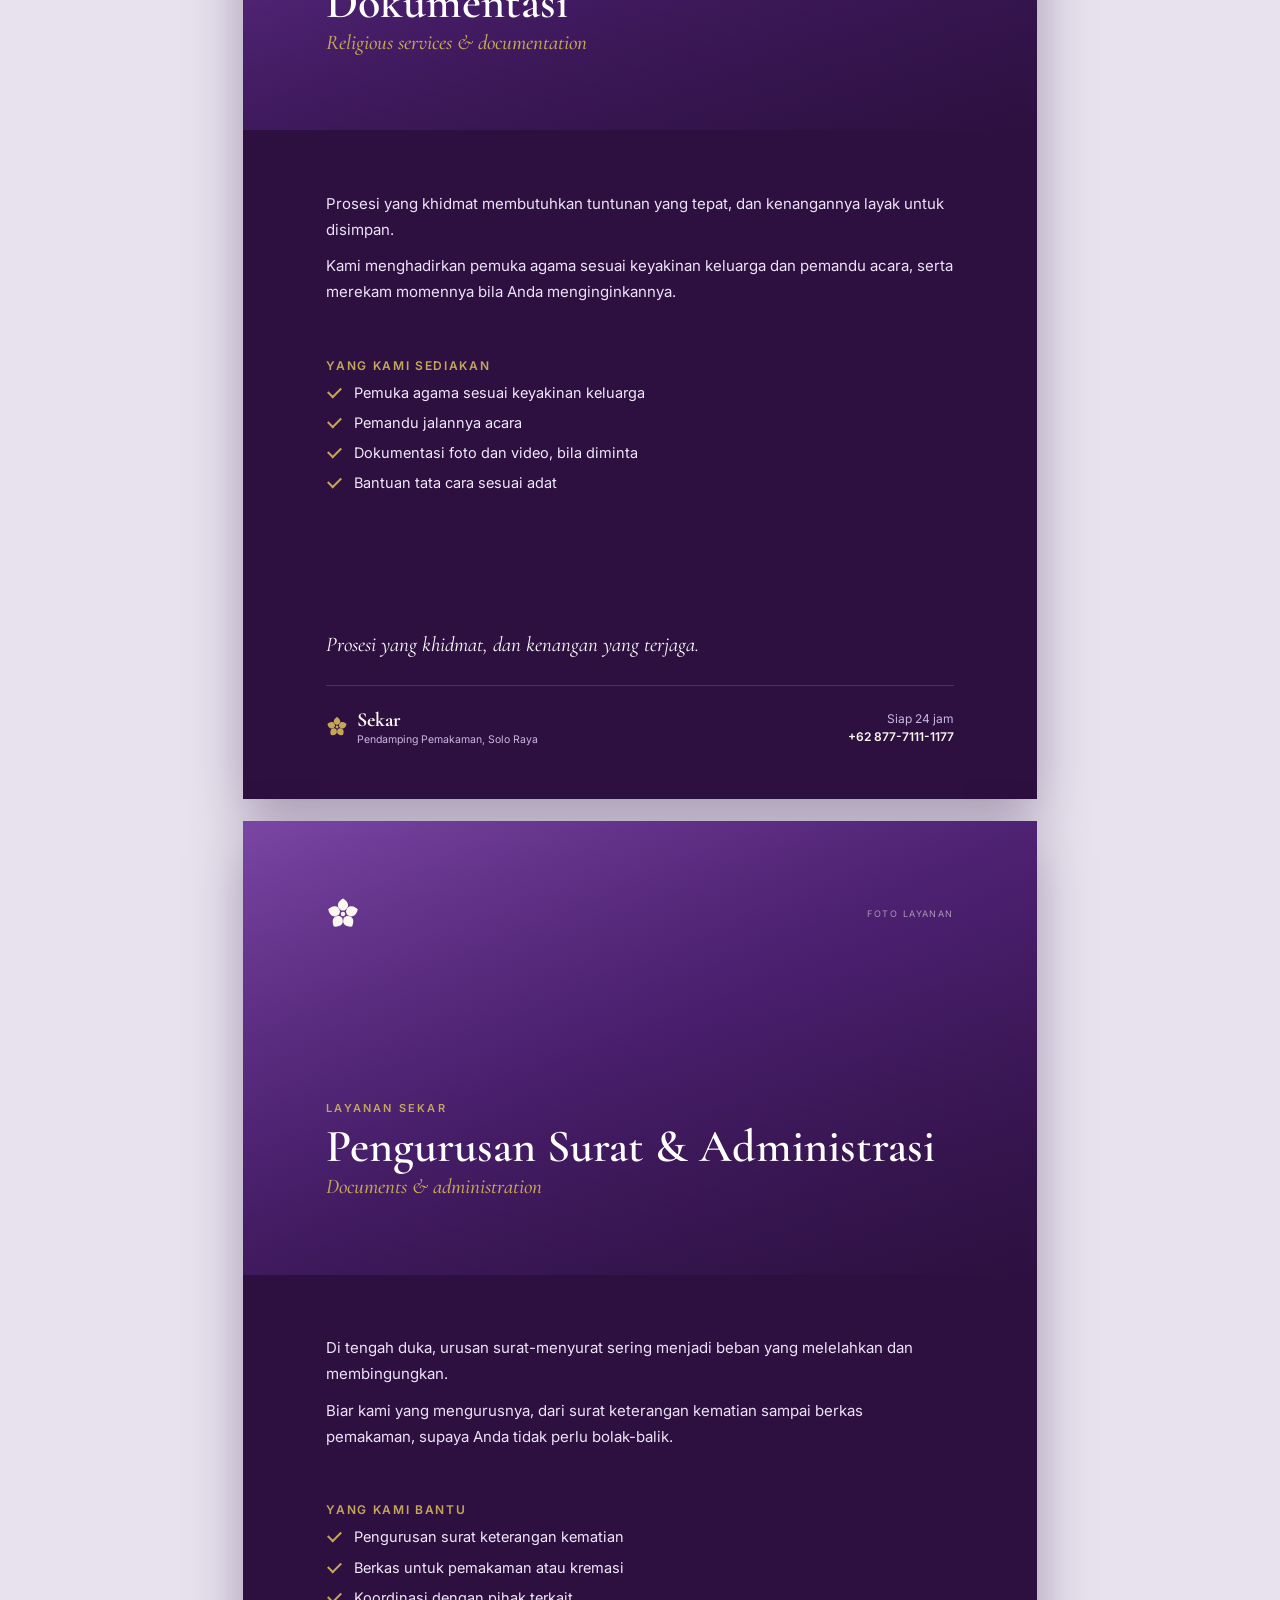
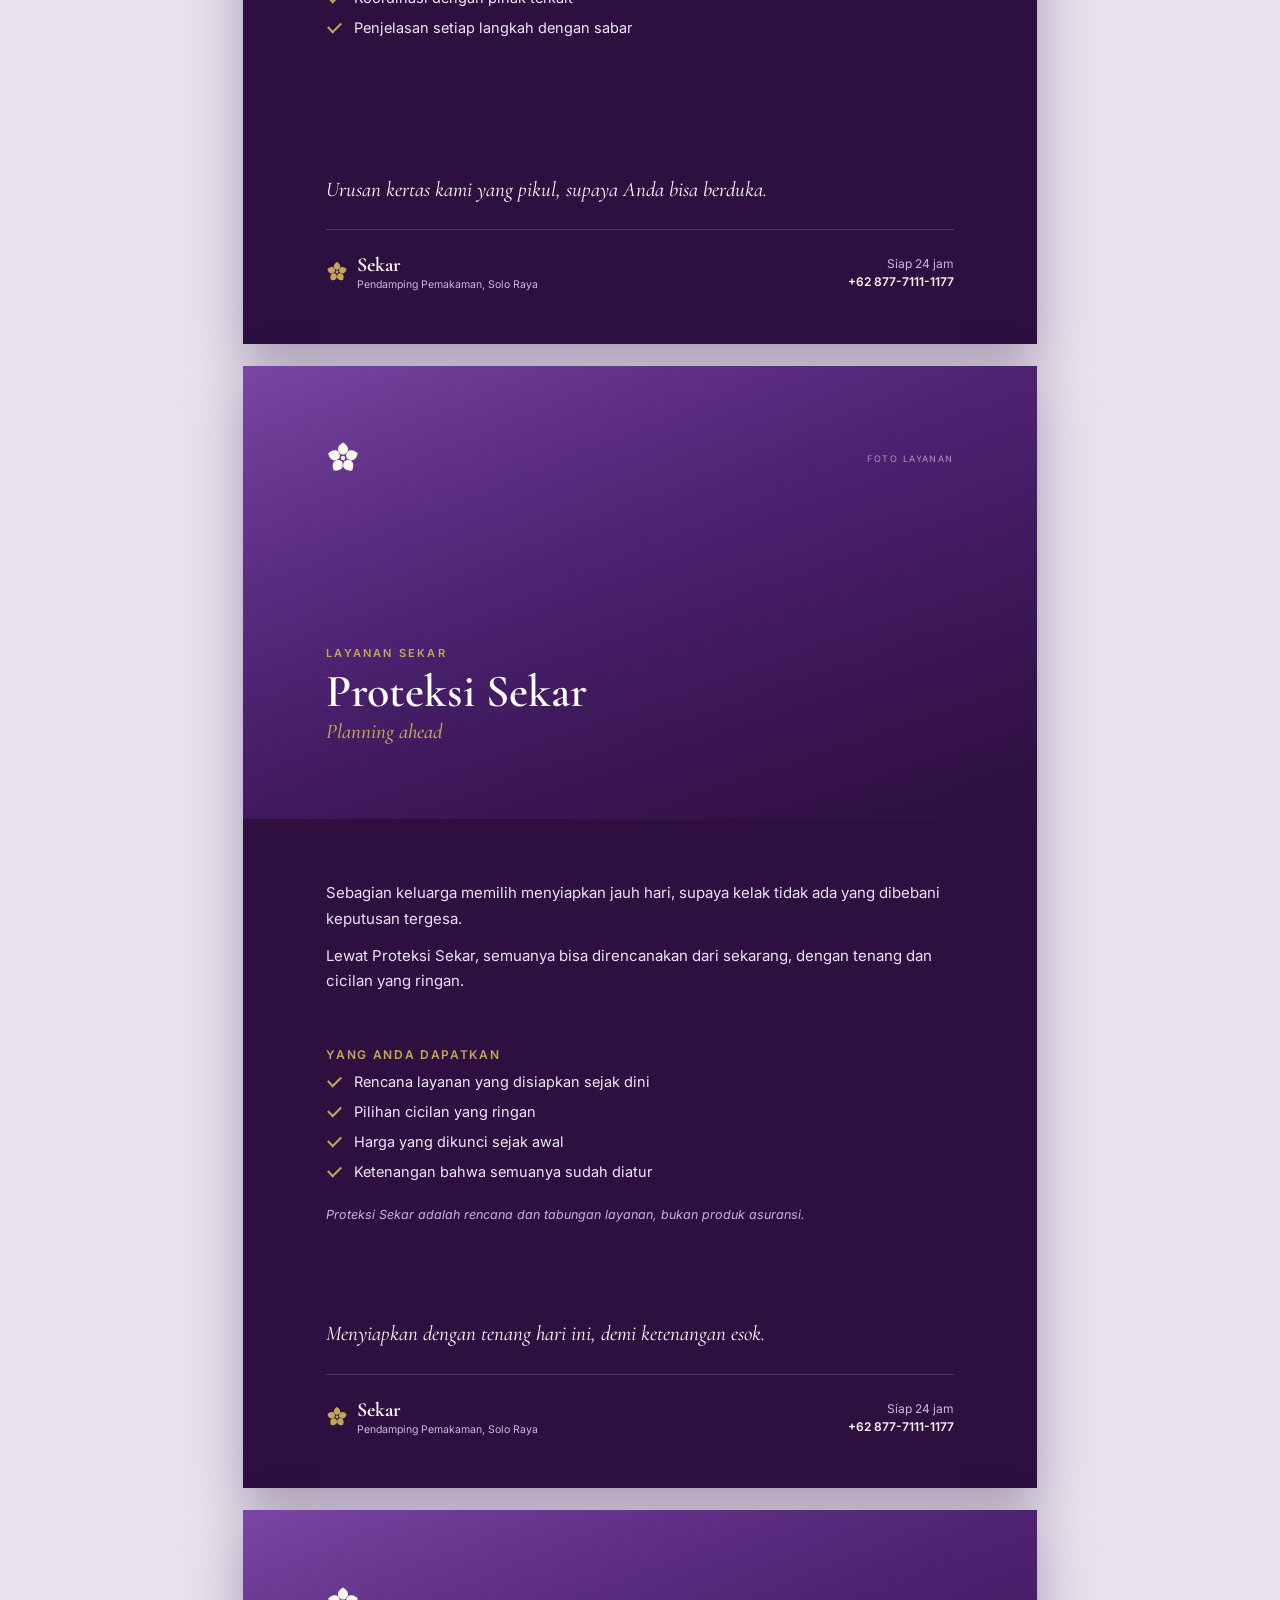
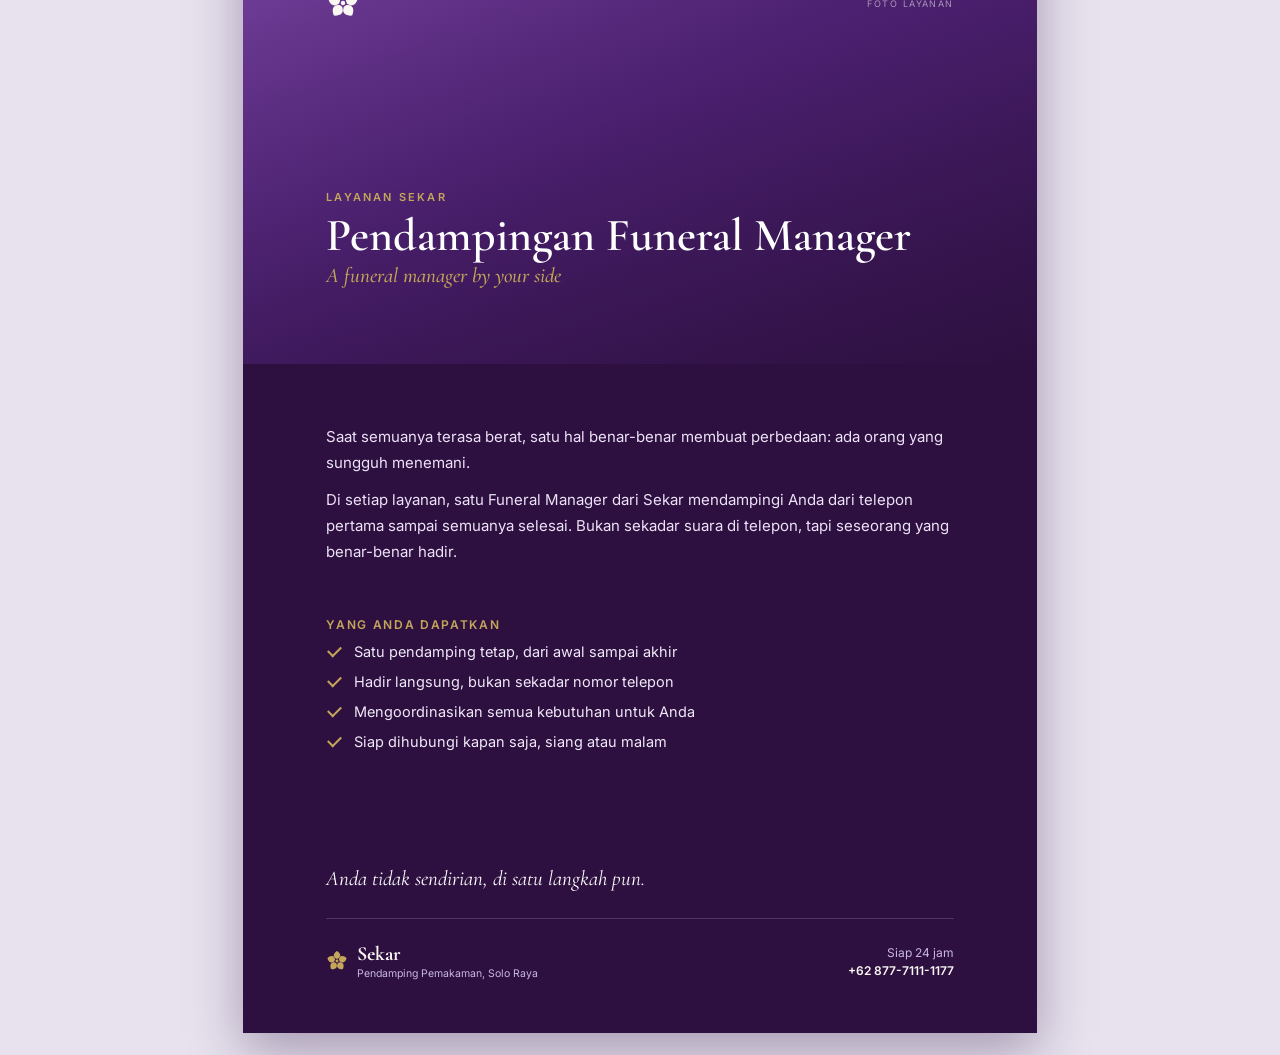
==== commit 9a9e0431: "Set real WhatsApp number + mobile-responsive pass (Samsung/iPhone) - Replace placeholder 62812345678" ====
--- a/brosur.html
+++ b/brosur.html
@@ -2,7 +2,7 @@
 <html lang="id">
 <head>
 <meta charset="utf-8">
-<meta name="viewport" content="width=device-width, initial-scale=1">
+<meta name="viewport" content="width=device-width, initial-scale=1, viewport-fit=cover">
 <title>Sekar · Brosur Layanan</title>
 <link rel="icon" href="assets/favicon.svg">
 <link rel="preconnect" href="https://fonts.googleapis.com">
@@ -57,6 +57,25 @@
     .bro{margin:0;box-shadow:none;page-break-after:always}
     .bro:last-of-type{page-break-after:auto}
   }
+
+  /* on-screen phones: fluid cards (the A4 sizing above only applies to print/PDF) */
+  @media screen and (max-width:840px){
+    .hint{max-width:none;margin:14px 16px}
+    .bro{width:auto;min-height:0;margin:0 14px 18px}
+    .cover{height:auto;min-height:220px;padding:34px 26px}
+    .tt{font-size:34px}
+    .st{font-size:18px}
+    .body{padding:30px 26px 32px}
+    .lbl{margin:26px 0 9px}
+    .close{padding-top:22px}
+    .foot{margin-top:24px;padding-top:18px;flex-wrap:wrap;gap:14px}
+  }
+  @media screen and (max-width:400px){
+    .cover{padding:28px 20px;min-height:200px}
+    .tt{font-size:29px}
+    .body{padding:26px 20px 28px}
+    .story{font-size:14.5px}
+  }
 </style>
 </head>
 <body>
@@ -73,7 +92,7 @@
 
 <!-- 1 -->
 <section class="bro">
-  <div class="cover" data-q="bunga pemakaman putih indonesia tenang">
+  <div class="cover" data-q="white funeral lilies calm">
     <img class="cover-img" alt="" aria-hidden="true">
     <div class="cover-top"><svg class="mk" viewBox="0 0 100 100"><use href="#melati"/></svg><span class="ph">Foto layanan</span></div>
     <div class="cover-ttl"><p class="eb">Layanan Sekar</p><h1 class="tt">Pengantaran Terakhir</h1><p class="st">The final farewell</p></div>
@@ -92,13 +111,13 @@
       <li>Pendampingan penuh sampai prosesi selesai</li>
     </ul>
     <p class="close">Anda cukup hadir. Selebihnya, kami yang jaga.</p>
-    <div class="foot"><div class="fbrand"><svg viewBox="0 0 100 100"><use href="#melati"/></svg><div><b>Sekar</b><span>Pendamping Pemakaman, Solo Raya</span></div></div><div class="fcontact">Siap 24 jam<br><b>+62 812-3456-7890</b></div></div>
+    <div class="foot"><div class="fbrand"><svg viewBox="0 0 100 100"><use href="#melati"/></svg><div><b>Sekar</b><span>Pendamping Pemakaman, Solo Raya</span></div></div><div class="fcontact">Siap 24 jam<br><b>+62 877-7111-1177</b></div></div>
   </div>
 </section>
 
 <!-- 2 -->
 <section class="bro">
-  <div class="cover" data-q="lilin doa duka tenang">
+  <div class="cover" data-q="memorial candle flame dark">
     <img class="cover-img" alt="" aria-hidden="true">
     <div class="cover-top"><svg class="mk" viewBox="0 0 100 100"><use href="#melati"/></svg><span class="ph">Foto layanan</span></div>
     <div class="cover-ttl"><p class="eb">Layanan Sekar</p><h1 class="tt">Kremasi</h1><p class="st">Cremation</p></div>
@@ -117,13 +136,13 @@
       <li>Bantuan dokumen yang diperlukan</li>
     </ul>
     <p class="close">Anda menentukan caranya. Kami yang menjaga jalannya.</p>
-    <div class="foot"><div class="fbrand"><svg viewBox="0 0 100 100"><use href="#melati"/></svg><div><b>Sekar</b><span>Pendamping Pemakaman, Solo Raya</span></div></div><div class="fcontact">Siap 24 jam<br><b>+62 812-3456-7890</b></div></div>
+    <div class="foot"><div class="fbrand"><svg viewBox="0 0 100 100"><use href="#melati"/></svg><div><b>Sekar</b><span>Pendamping Pemakaman, Solo Raya</span></div></div><div class="fcontact">Siap 24 jam<br><b>+62 877-7111-1177</b></div></div>
   </div>
 </section>
 
 <!-- 3 -->
 <section class="bro">
-  <div class="cover" data-q="kain kafan putih lembut">
+  <div class="cover" data-q="white folded linen cloth soft">
     <img class="cover-img" alt="" aria-hidden="true">
     <div class="cover-top"><svg class="mk" viewBox="0 0 100 100"><use href="#melati"/></svg><span class="ph">Foto layanan</span></div>
     <div class="cover-ttl"><p class="eb">Layanan Sekar</p><h1 class="tt">Pemulasaraan &amp; Perawatan Jenazah</h1><p class="st">Body care &amp; preparation</p></div>
@@ -141,13 +160,13 @@
       <li>Penanganan yang bersih, aman, dan penuh adab</li>
     </ul>
     <p class="close">Penghormatan yang layak, sejak sentuhan pertama.</p>
-    <div class="foot"><div class="fbrand"><svg viewBox="0 0 100 100"><use href="#melati"/></svg><div><b>Sekar</b><span>Pendamping Pemakaman, Solo Raya</span></div></div><div class="fcontact">Siap 24 jam<br><b>+62 812-3456-7890</b></div></div>
+    <div class="foot"><div class="fbrand"><svg viewBox="0 0 100 100"><use href="#melati"/></svg><div><b>Sekar</b><span>Pendamping Pemakaman, Solo Raya</span></div></div><div class="fcontact">Siap 24 jam<br><b>+62 877-7111-1177</b></div></div>
   </div>
 </section>
 
 <!-- 4 -->
 <section class="bro">
-  <div class="cover" data-q="bunga lili putih lembut">
+  <div class="cover" data-q="white lily flowers soft">
     <img class="cover-img" alt="" aria-hidden="true">
     <div class="cover-top"><svg class="mk" viewBox="0 0 100 100"><use href="#melati"/></svg><span class="ph">Foto layanan</span></div>
     <div class="cover-ttl"><p class="eb">Layanan Sekar</p><h1 class="tt">Pengawetan Jenazah</h1><p class="st">Embalming</p></div>
@@ -165,13 +184,13 @@
       <li>Saran waktu yang wajar sesuai kondisi</li>
     </ul>
     <p class="close">Memberi waktu, supaya semua sempat mengucap selamat jalan.</p>
-    <div class="foot"><div class="fbrand"><svg viewBox="0 0 100 100"><use href="#melati"/></svg><div><b>Sekar</b><span>Pendamping Pemakaman, Solo Raya</span></div></div><div class="fcontact">Siap 24 jam<br><b>+62 812-3456-7890</b></div></div>
+    <div class="foot"><div class="fbrand"><svg viewBox="0 0 100 100"><use href="#melati"/></svg><div><b>Sekar</b><span>Pendamping Pemakaman, Solo Raya</span></div></div><div class="fcontact">Siap 24 jam<br><b>+62 877-7111-1177</b></div></div>
   </div>
 </section>
 
 <!-- 5 -->
 <section class="bro">
-  <div class="cover" data-q="taman pemakaman indonesia tenang">
+  <div class="cover" data-q="peaceful green cemetery garden">
     <img class="cover-img" alt="" aria-hidden="true">
     <div class="cover-top"><svg class="mk" viewBox="0 0 100 100"><use href="#melati"/></svg><span class="ph">Foto layanan</span></div>
     <div class="cover-ttl"><p class="eb">Layanan Sekar</p><h1 class="tt">Memindahkan Makam</h1><p class="st">Grave relocation</p></div>
@@ -190,13 +209,13 @@
       <li>Pemakaman ulang yang khidmat di tempat baru</li>
     </ul>
     <p class="close">Pindah ke tempat yang lebih baik, dengan ketenangan yang sama.</p>
-    <div class="foot"><div class="fbrand"><svg viewBox="0 0 100 100"><use href="#melati"/></svg><div><b>Sekar</b><span>Pendamping Pemakaman, Solo Raya</span></div></div><div class="fcontact">Siap 24 jam<br><b>+62 812-3456-7890</b></div></div>
+    <div class="foot"><div class="fbrand"><svg viewBox="0 0 100 100"><use href="#melati"/></svg><div><b>Sekar</b><span>Pendamping Pemakaman, Solo Raya</span></div></div><div class="fcontact">Siap 24 jam<br><b>+62 877-7111-1177</b></div></div>
   </div>
 </section>
 
 <!-- 6 -->
 <section class="bro">
-  <div class="cover" data-q="langit awan jendela pesawat tenang">
+  <div class="cover" data-q="sky clouds airplane window">
     <img class="cover-img" alt="" aria-hidden="true">
     <div class="cover-top"><svg class="mk" viewBox="0 0 100 100"><use href="#melati"/></svg><span class="ph">Foto layanan</span></div>
     <div class="cover-ttl"><p class="eb">Layanan Sekar</p><h1 class="tt">Repatriasi &amp; Pengiriman Jenazah</h1><p class="st">Repatriation &amp; transfer</p></div>
@@ -215,13 +234,13 @@
     </ul>
     <p class="note">Sekar mengurus dokumen dan mengoordinasikan prosesnya. Pengangkutan dijalankan oleh mitra resmi.</p>
     <p class="close">Pulang ke tengah keluarga, dengan tangan yang mengurus.</p>
-    <div class="foot"><div class="fbrand"><svg viewBox="0 0 100 100"><use href="#melati"/></svg><div><b>Sekar</b><span>Pendamping Pemakaman, Solo Raya</span></div></div><div class="fcontact">Siap 24 jam<br><b>+62 812-3456-7890</b></div></div>
+    <div class="foot"><div class="fbrand"><svg viewBox="0 0 100 100"><use href="#melati"/></svg><div><b>Sekar</b><span>Pendamping Pemakaman, Solo Raya</span></div></div><div class="fcontact">Siap 24 jam<br><b>+62 877-7111-1177</b></div></div>
   </div>
 </section>
 
 <!-- 7 -->
 <section class="bro">
-  <div class="cover" data-q="karangan bunga pemakaman kayu">
+  <div class="cover" data-q="white funeral flower wreath">
     <img class="cover-img" alt="" aria-hidden="true">
     <div class="cover-top"><svg class="mk" viewBox="0 0 100 100"><use href="#melati"/></svg><span class="ph">Foto layanan</span></div>
     <div class="cover-ttl"><p class="eb">Layanan Sekar</p><h1 class="tt">Peti, Bunga, dan Perlengkapan</h1><p class="st">Casket, flowers &amp; essentials</p></div>
@@ -239,13 +258,13 @@
       <li>Penataan yang rapi sebelum tamu datang</li>
     </ul>
     <p class="close">Anda memilih, kami yang menyiapkan.</p>
-    <div class="foot"><div class="fbrand"><svg viewBox="0 0 100 100"><use href="#melati"/></svg><div><b>Sekar</b><span>Pendamping Pemakaman, Solo Raya</span></div></div><div class="fcontact">Siap 24 jam<br><b>+62 812-3456-7890</b></div></div>
+    <div class="foot"><div class="fbrand"><svg viewBox="0 0 100 100"><use href="#melati"/></svg><div><b>Sekar</b><span>Pendamping Pemakaman, Solo Raya</span></div></div><div class="fcontact">Siap 24 jam<br><b>+62 877-7111-1177</b></div></div>
   </div>
 </section>
 
 <!-- 8 -->
 <section class="bro">
-  <div class="cover" data-q="tenda kursi acara duka tenang">
+  <div class="cover" data-q="white outdoor event tent chairs">
     <img class="cover-img" alt="" aria-hidden="true">
     <div class="cover-top"><svg class="mk" viewBox="0 0 100 100"><use href="#melati"/></svg><span class="ph">Foto layanan</span></div>
     <div class="cover-ttl"><p class="eb">Layanan Sekar</p><h1 class="tt">Rumah Duka &amp; Perlengkapan Prosesi</h1><p class="st">Mourning-home setup</p></div>
@@ -263,13 +282,13 @@
       <li>Pengaturan alur acara</li>
     </ul>
     <p class="close">Anda menyambut tamu dengan tenang. Sisanya kami yang atur.</p>
-    <div class="foot"><div class="fbrand"><svg viewBox="0 0 100 100"><use href="#melati"/></svg><div><b>Sekar</b><span>Pendamping Pemakaman, Solo Raya</span></div></div><div class="fcontact">Siap 24 jam<br><b>+62 812-3456-7890</b></div></div>
+    <div class="foot"><div class="fbrand"><svg viewBox="0 0 100 100"><use href="#melati"/></svg><div><b>Sekar</b><span>Pendamping Pemakaman, Solo Raya</span></div></div><div class="fcontact">Siap 24 jam<br><b>+62 877-7111-1177</b></div></div>
   </div>
 </section>
 
 <!-- 9 -->
 <section class="bro">
-  <div class="cover" data-q="tangan berdoa lilin tenang">
+  <div class="cover" data-q="praying hands candle warm">
     <img class="cover-img" alt="" aria-hidden="true">
     <div class="cover-top"><svg class="mk" viewBox="0 0 100 100"><use href="#melati"/></svg><span class="ph">Foto layanan</span></div>
     <div class="cover-ttl"><p class="eb">Layanan Sekar</p><h1 class="tt">Layanan Keagamaan &amp; Dokumentasi</h1><p class="st">Religious services &amp; documentation</p></div>
@@ -287,13 +306,13 @@
       <li>Bantuan tata cara sesuai adat</li>
     </ul>
     <p class="close">Prosesi yang khidmat, dan kenangan yang terjaga.</p>
-    <div class="foot"><div class="fbrand"><svg viewBox="0 0 100 100"><use href="#melati"/></svg><div><b>Sekar</b><span>Pendamping Pemakaman, Solo Raya</span></div></div><div class="fcontact">Siap 24 jam<br><b>+62 812-3456-7890</b></div></div>
+    <div class="foot"><div class="fbrand"><svg viewBox="0 0 100 100"><use href="#melati"/></svg><div><b>Sekar</b><span>Pendamping Pemakaman, Solo Raya</span></div></div><div class="fcontact">Siap 24 jam<br><b>+62 877-7111-1177</b></div></div>
   </div>
 </section>
 
 <!-- 10 -->
 <section class="bro">
-  <div class="cover" data-q="dokumen pena meja kayu">
+  <div class="cover" data-q="documents pen wooden desk">
     <img class="cover-img" alt="" aria-hidden="true">
     <div class="cover-top"><svg class="mk" viewBox="0 0 100 100"><use href="#melati"/></svg><span class="ph">Foto layanan</span></div>
     <div class="cover-ttl"><p class="eb">Layanan Sekar</p><h1 class="tt">Pengurusan Surat &amp; Administrasi</h1><p class="st">Documents &amp; administration</p></div>
@@ -311,13 +330,13 @@
       <li>Penjelasan setiap langkah dengan sabar</li>
     </ul>
     <p class="close">Urusan kertas kami yang pikul, supaya Anda bisa berduka.</p>
-    <div class="foot"><div class="fbrand"><svg viewBox="0 0 100 100"><use href="#melati"/></svg><div><b>Sekar</b><span>Pendamping Pemakaman, Solo Raya</span></div></div><div class="fcontact">Siap 24 jam<br><b>+62 812-3456-7890</b></div></div>
+    <div class="foot"><div class="fbrand"><svg viewBox="0 0 100 100"><use href="#melati"/></svg><div><b>Sekar</b><span>Pendamping Pemakaman, Solo Raya</span></div></div><div class="fcontact">Siap 24 jam<br><b>+62 877-7111-1177</b></div></div>
   </div>
 </section>
 
 <!-- 11 -->
 <section class="bro">
-  <div class="cover" data-q="tangan cahaya tenang lembut">
+  <div class="cover" data-q="calm hands soft light">
     <img class="cover-img" alt="" aria-hidden="true">
     <div class="cover-top"><svg class="mk" viewBox="0 0 100 100"><use href="#melati"/></svg><span class="ph">Foto layanan</span></div>
     <div class="cover-ttl"><p class="eb">Layanan Sekar</p><h1 class="tt">Proteksi Sekar</h1><p class="st">Planning ahead</p></div>
@@ -336,13 +355,13 @@
     </ul>
     <p class="note">Proteksi Sekar adalah rencana dan tabungan layanan, bukan produk asuransi.</p>
     <p class="close">Menyiapkan dengan tenang hari ini, demi ketenangan esok.</p>
-    <div class="foot"><div class="fbrand"><svg viewBox="0 0 100 100"><use href="#melati"/></svg><div><b>Sekar</b><span>Pendamping Pemakaman, Solo Raya</span></div></div><div class="fcontact">Siap 24 jam<br><b>+62 812-3456-7890</b></div></div>
+    <div class="foot"><div class="fbrand"><svg viewBox="0 0 100 100"><use href="#melati"/></svg><div><b>Sekar</b><span>Pendamping Pemakaman, Solo Raya</span></div></div><div class="fcontact">Siap 24 jam<br><b>+62 877-7111-1177</b></div></div>
   </div>
 </section>
 
 <!-- 12 -->
 <section class="bro">
-  <div class="cover" data-q="tangan menggenggam lembut dukungan">
+  <div class="cover" data-q="comforting hand on shoulder">
     <img class="cover-img" alt="" aria-hidden="true">
     <div class="cover-top"><svg class="mk" viewBox="0 0 100 100"><use href="#melati"/></svg><span class="ph">Foto layanan</span></div>
     <div class="cover-ttl"><p class="eb">Layanan Sekar</p><h1 class="tt">Pendampingan Funeral Manager</h1><p class="st">A funeral manager by your side</p></div>
@@ -360,27 +379,28 @@
       <li>Siap dihubungi kapan saja, siang atau malam</li>
     </ul>
     <p class="close">Anda tidak sendirian, di satu langkah pun.</p>
-    <div class="foot"><div class="fbrand"><svg viewBox="0 0 100 100"><use href="#melati"/></svg><div><b>Sekar</b><span>Pendamping Pemakaman, Solo Raya</span></div></div><div class="fcontact">Siap 24 jam<br><b>+62 812-3456-7890</b></div></div>
+    <div class="foot"><div class="fbrand"><svg viewBox="0 0 100 100"><use href="#melati"/></svg><div><b>Sekar</b><span>Pendamping Pemakaman, Solo Raya</span></div></div><div class="fcontact">Siap 24 jam<br><b>+62 877-7111-1177</b></div></div>
   </div>
 </section>
 
 <script>
-/* Optional: cover photos via Google Custom Search image API.
-   Fill both values, then each brochure's cover band shows a fitting photo.
-   Leave empty and the brochures keep their clean purple covers. */
+/* Optional: cover photos via the Unsplash API.
+   Paste your Unsplash Access Key below and each cover band pulls a fitting
+   photo (rendered grayscale + purple by the CSS). Leave it empty and the
+   brochures keep their clean purple covers. */
 (function(){
-  var CONFIG = { googleApiKey: "", googleCx: "" };
-  if(!CONFIG.googleApiKey || !CONFIG.googleCx) return;
+  var CONFIG = { unsplashKey: "p_iFH0cjZ0ALmHILPfGMFTMmKx3i_THHaP4oazZPhUQ" }; // Unsplash Access Key (public, client-side)
+  if(!CONFIG.unsplashKey) return;
   document.querySelectorAll('.cover[data-q]').forEach(function(cover){
     var q = cover.getAttribute('data-q'), img = cover.querySelector('.cover-img');
     if(!q || !img) return;
     var ck = 'sekar-img:'+q, cached=null; try{cached=localStorage.getItem(ck);}catch(e){}
     function show(u){ img.onload=function(){img.classList.add('loaded');}; img.src=u; }
     if(cached){ show(cached); return; }
-    fetch('https://www.googleapis.com/customsearch/v1?key='+encodeURIComponent(CONFIG.googleApiKey)+'&cx='+encodeURIComponent(CONFIG.googleCx)+'&searchType=image&imgType=photo&imgSize=xlarge&safe=active&num=1&q='+encodeURIComponent(q))
+    fetch('https://api.unsplash.com/search/photos?per_page=1&orientation=landscape&content_filter=high&query='+encodeURIComponent(q)+'&client_id='+CONFIG.unsplashKey)
       .then(function(r){return r.json();}).then(function(d){
-        var link=d&&d.items&&d.items[0]&&d.items[0].link; if(!link) return;
-        var p=new Image(); p.onload=function(){ show(link); try{localStorage.setItem(ck,link);}catch(e){} }; p.src=link;
+        var u=d&&d.results&&d.results[0]&&d.results[0].urls?d.results[0].urls.regular:null; if(!u) return;
+        var p=new Image(); p.onload=function(){ show(u); try{localStorage.setItem(ck,u);}catch(e){} }; p.src=u;
       }).catch(function(){});
   });
 })();
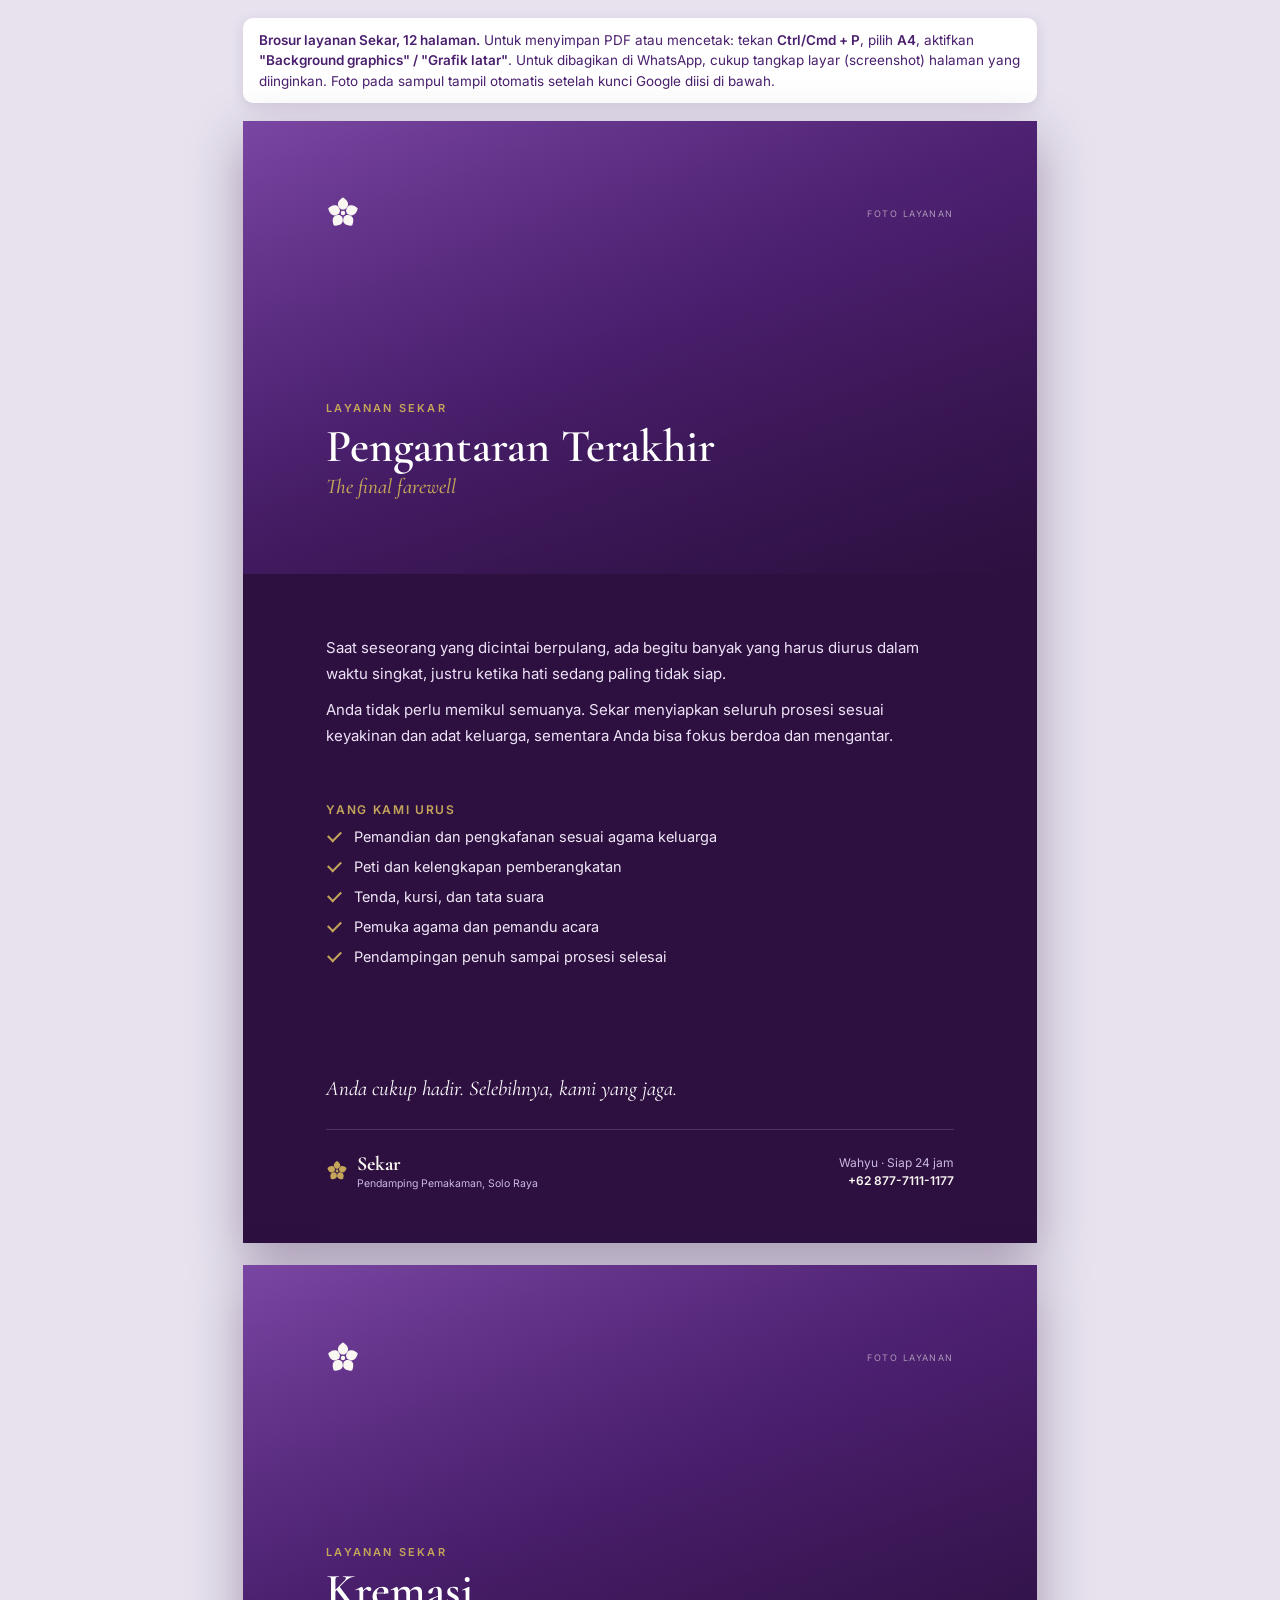
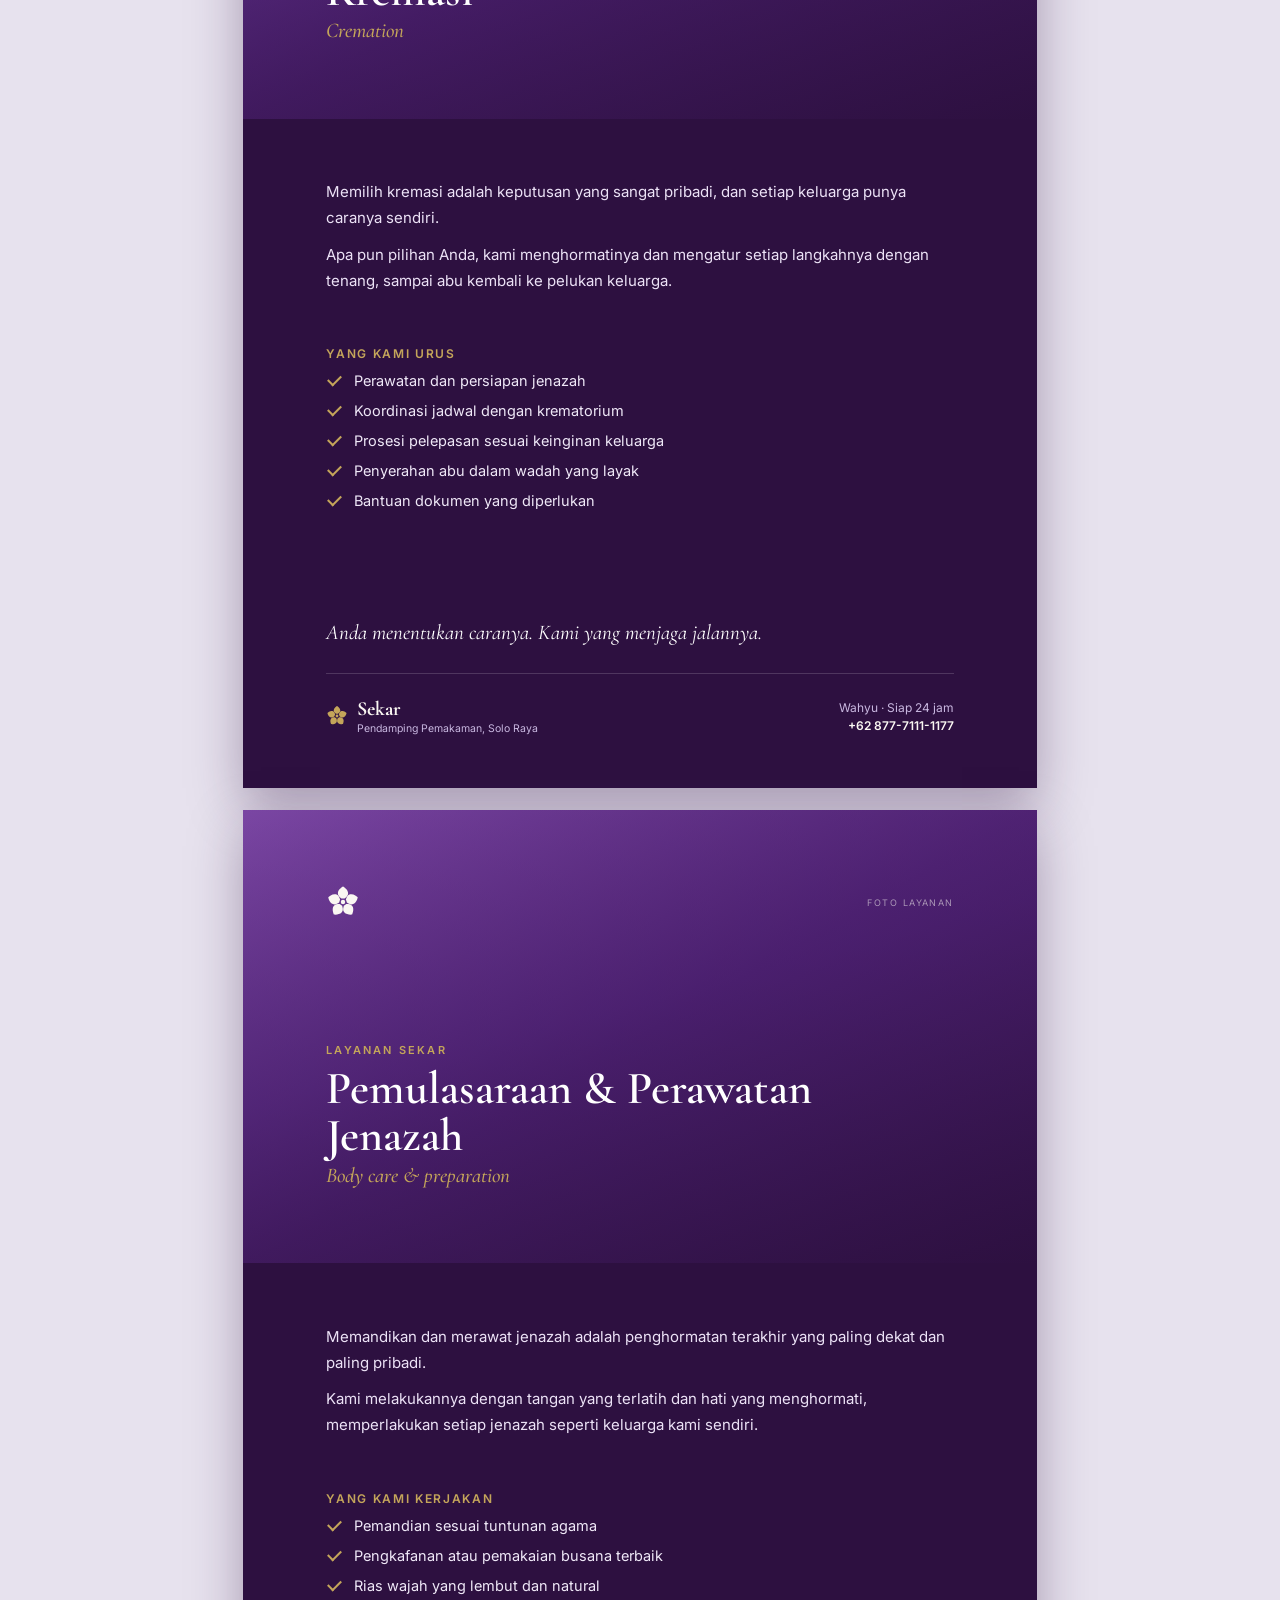
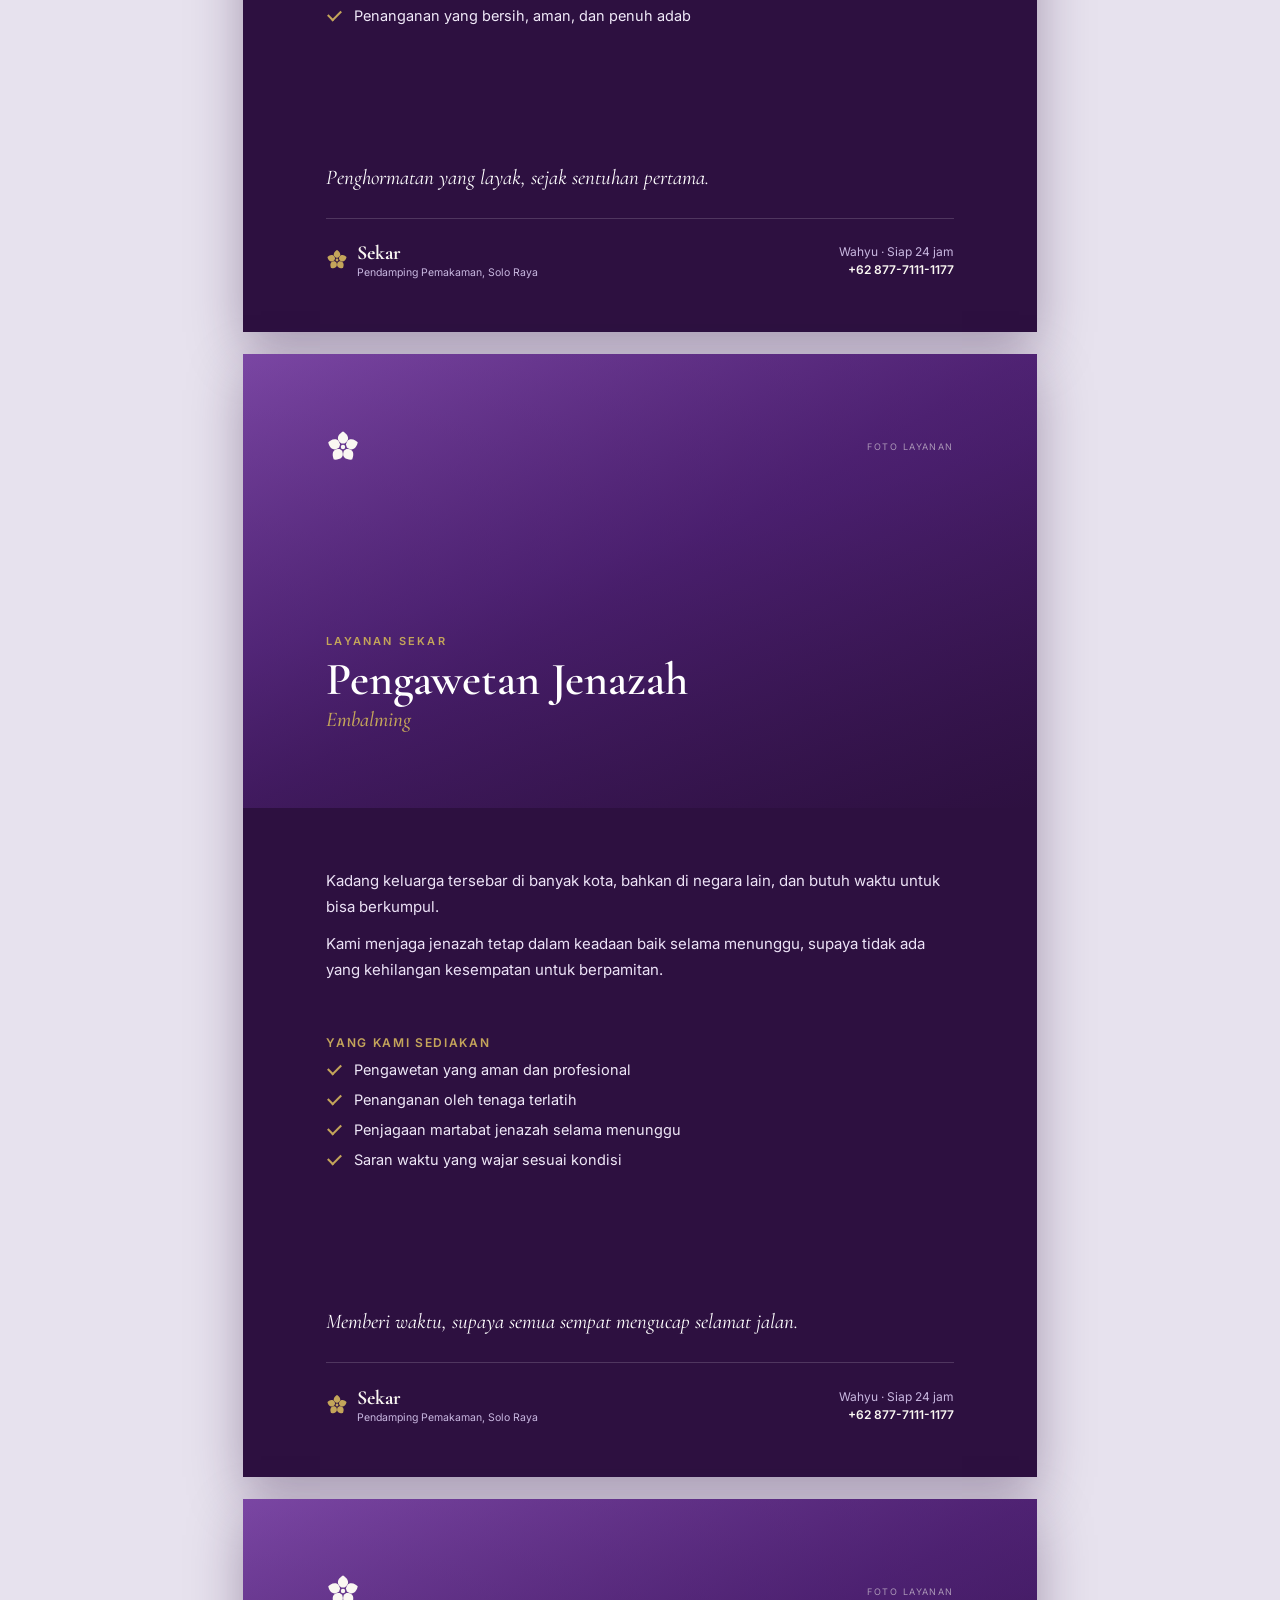
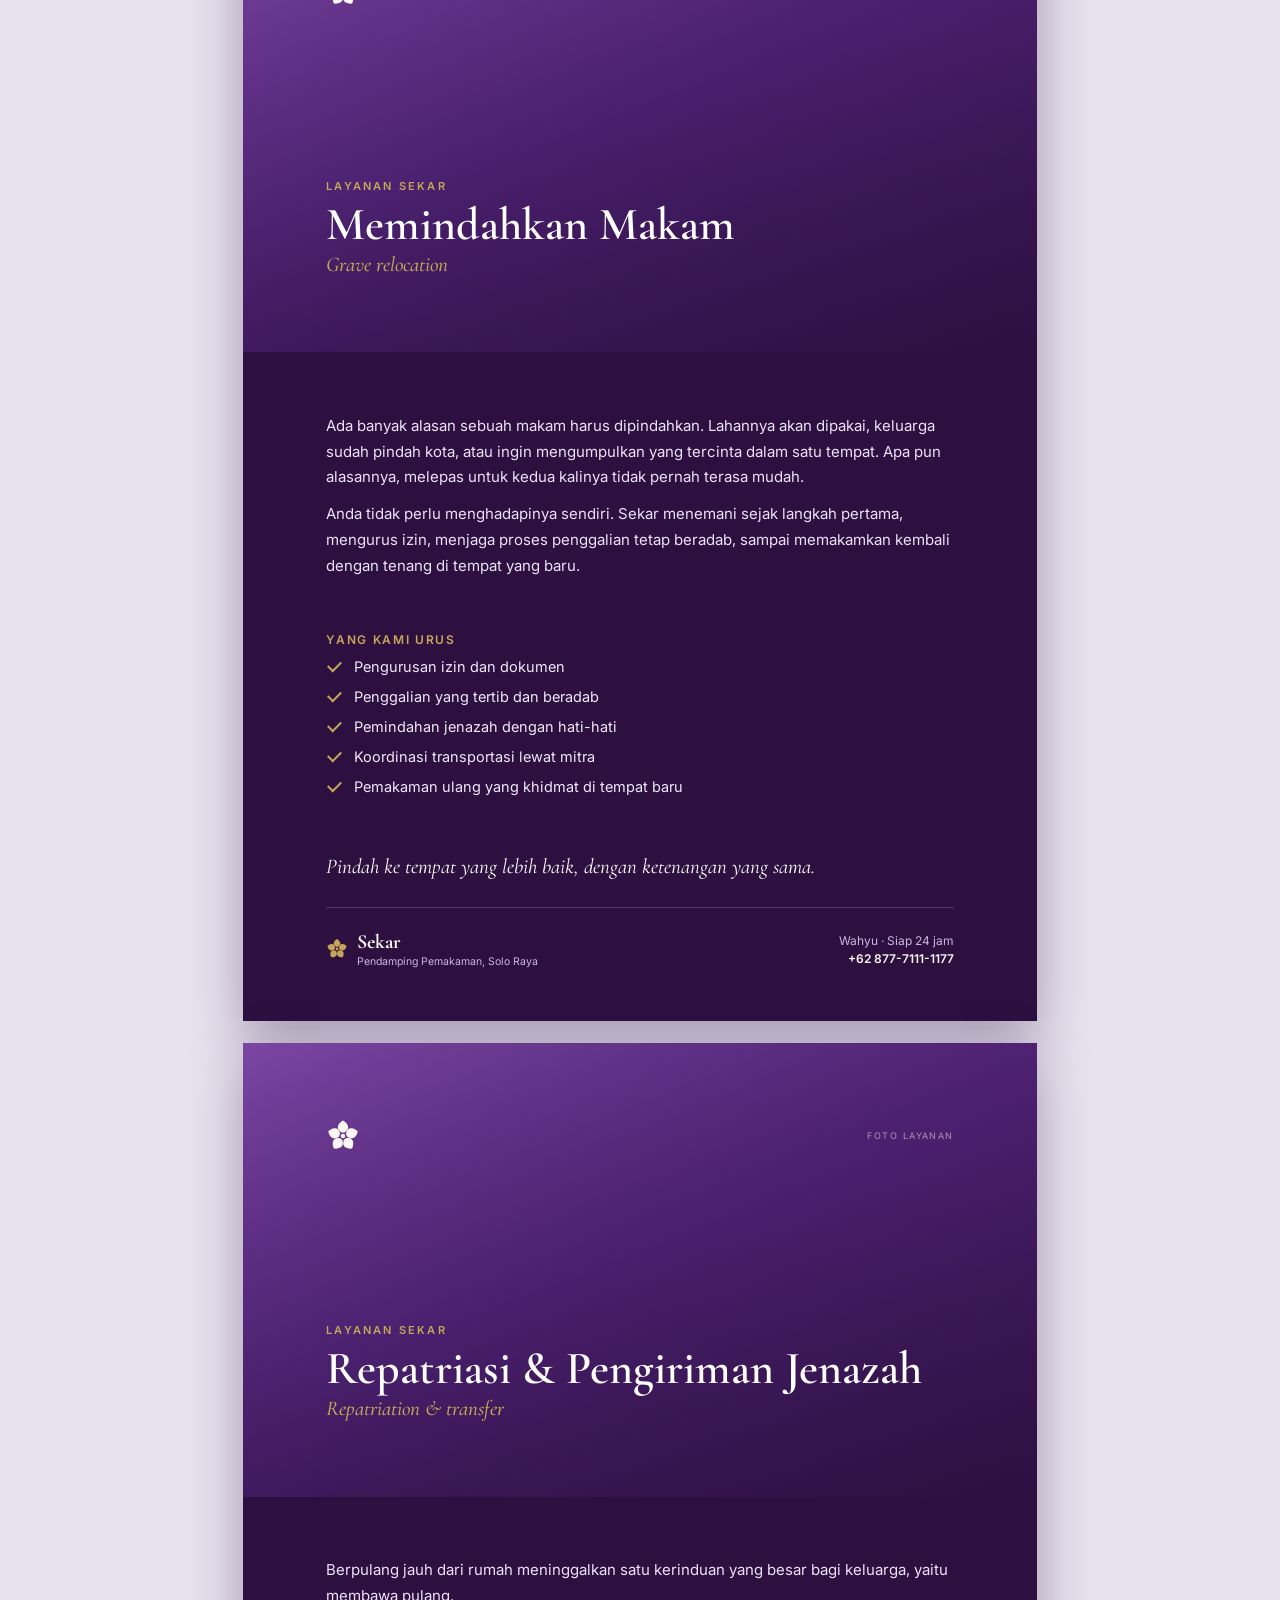
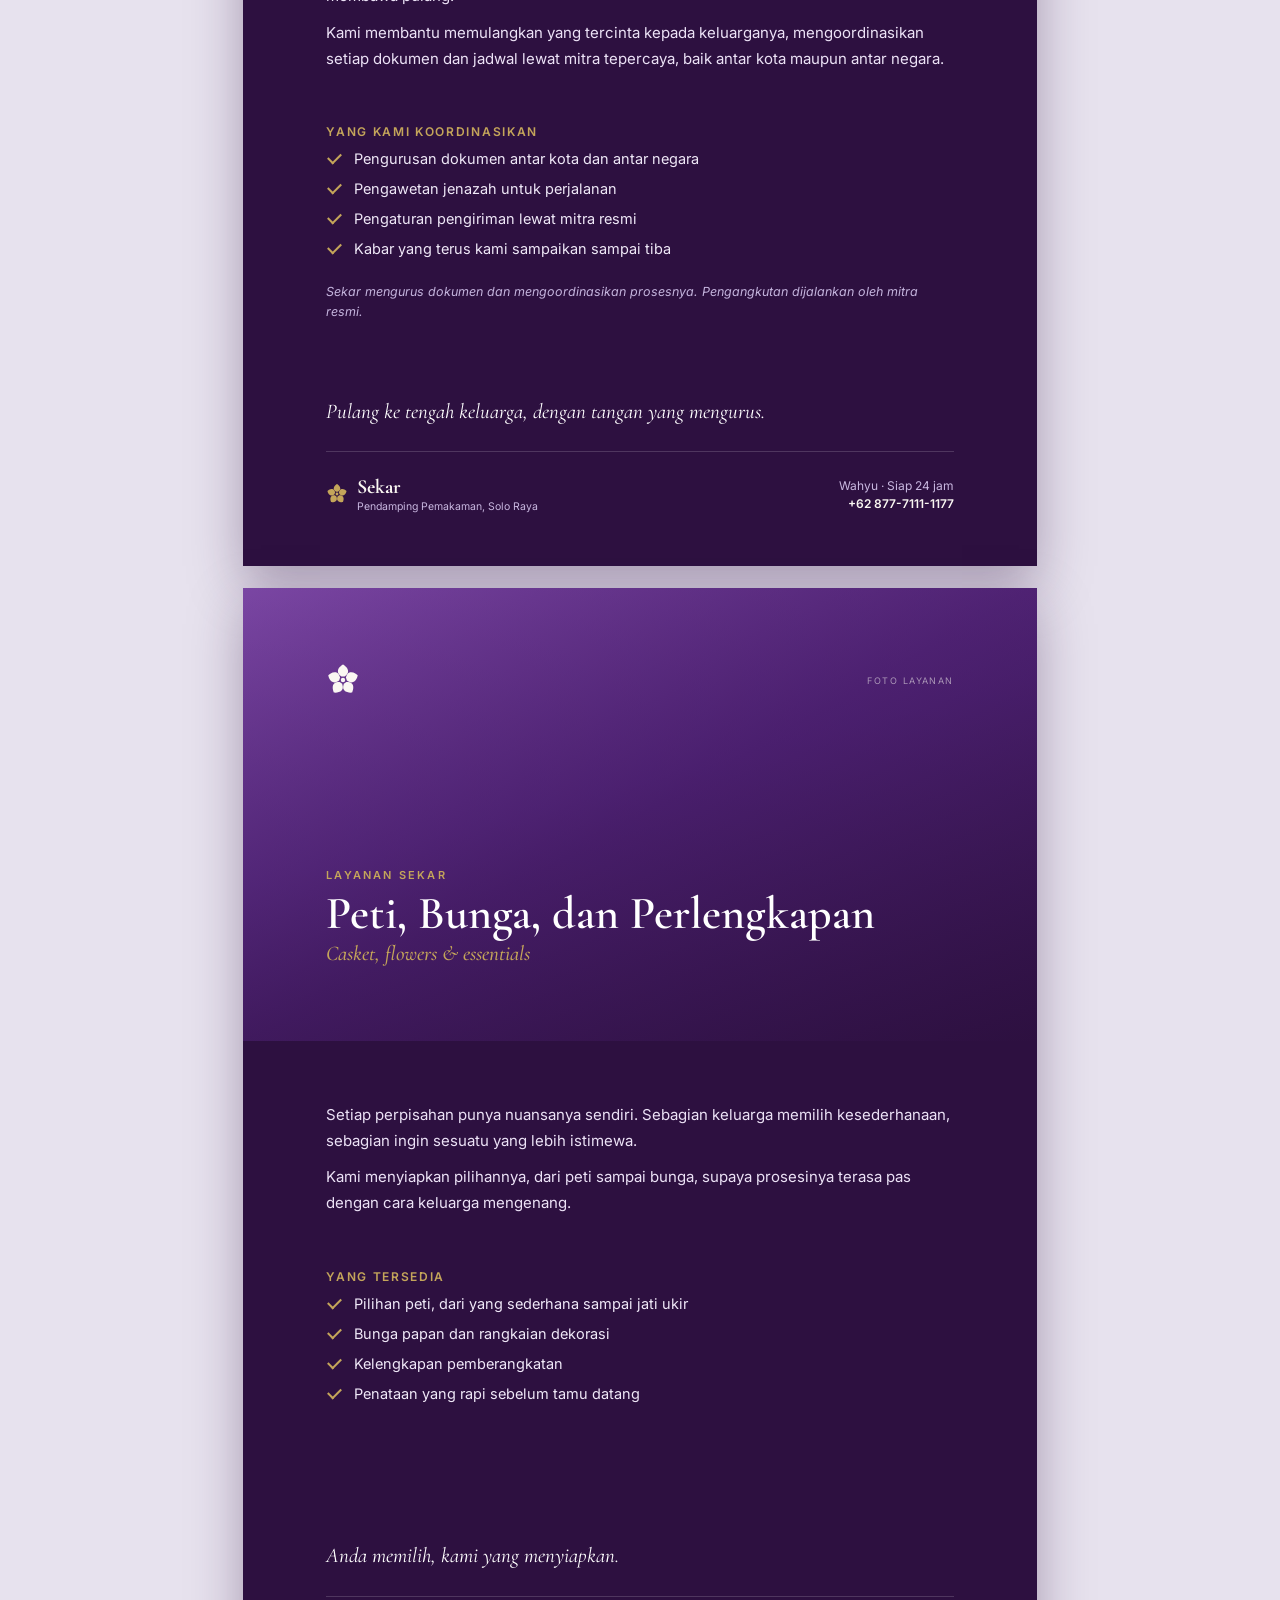
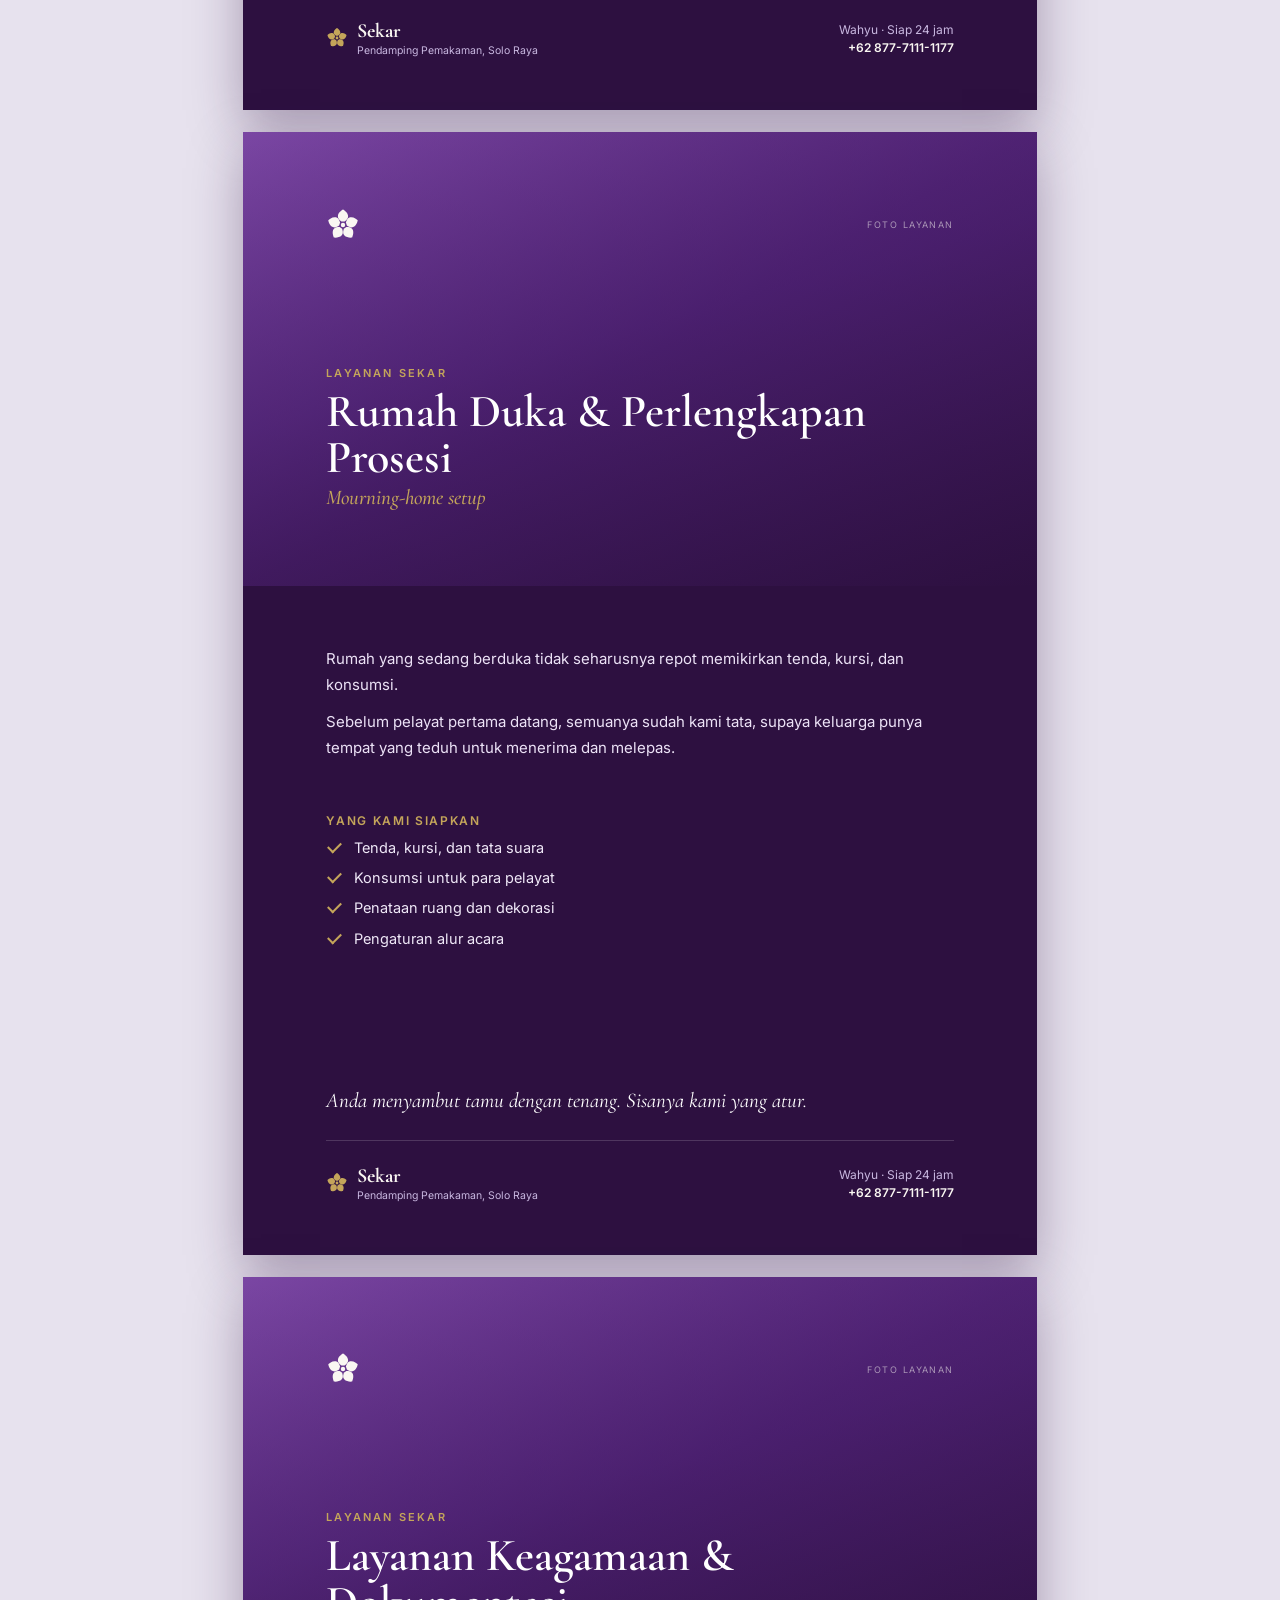
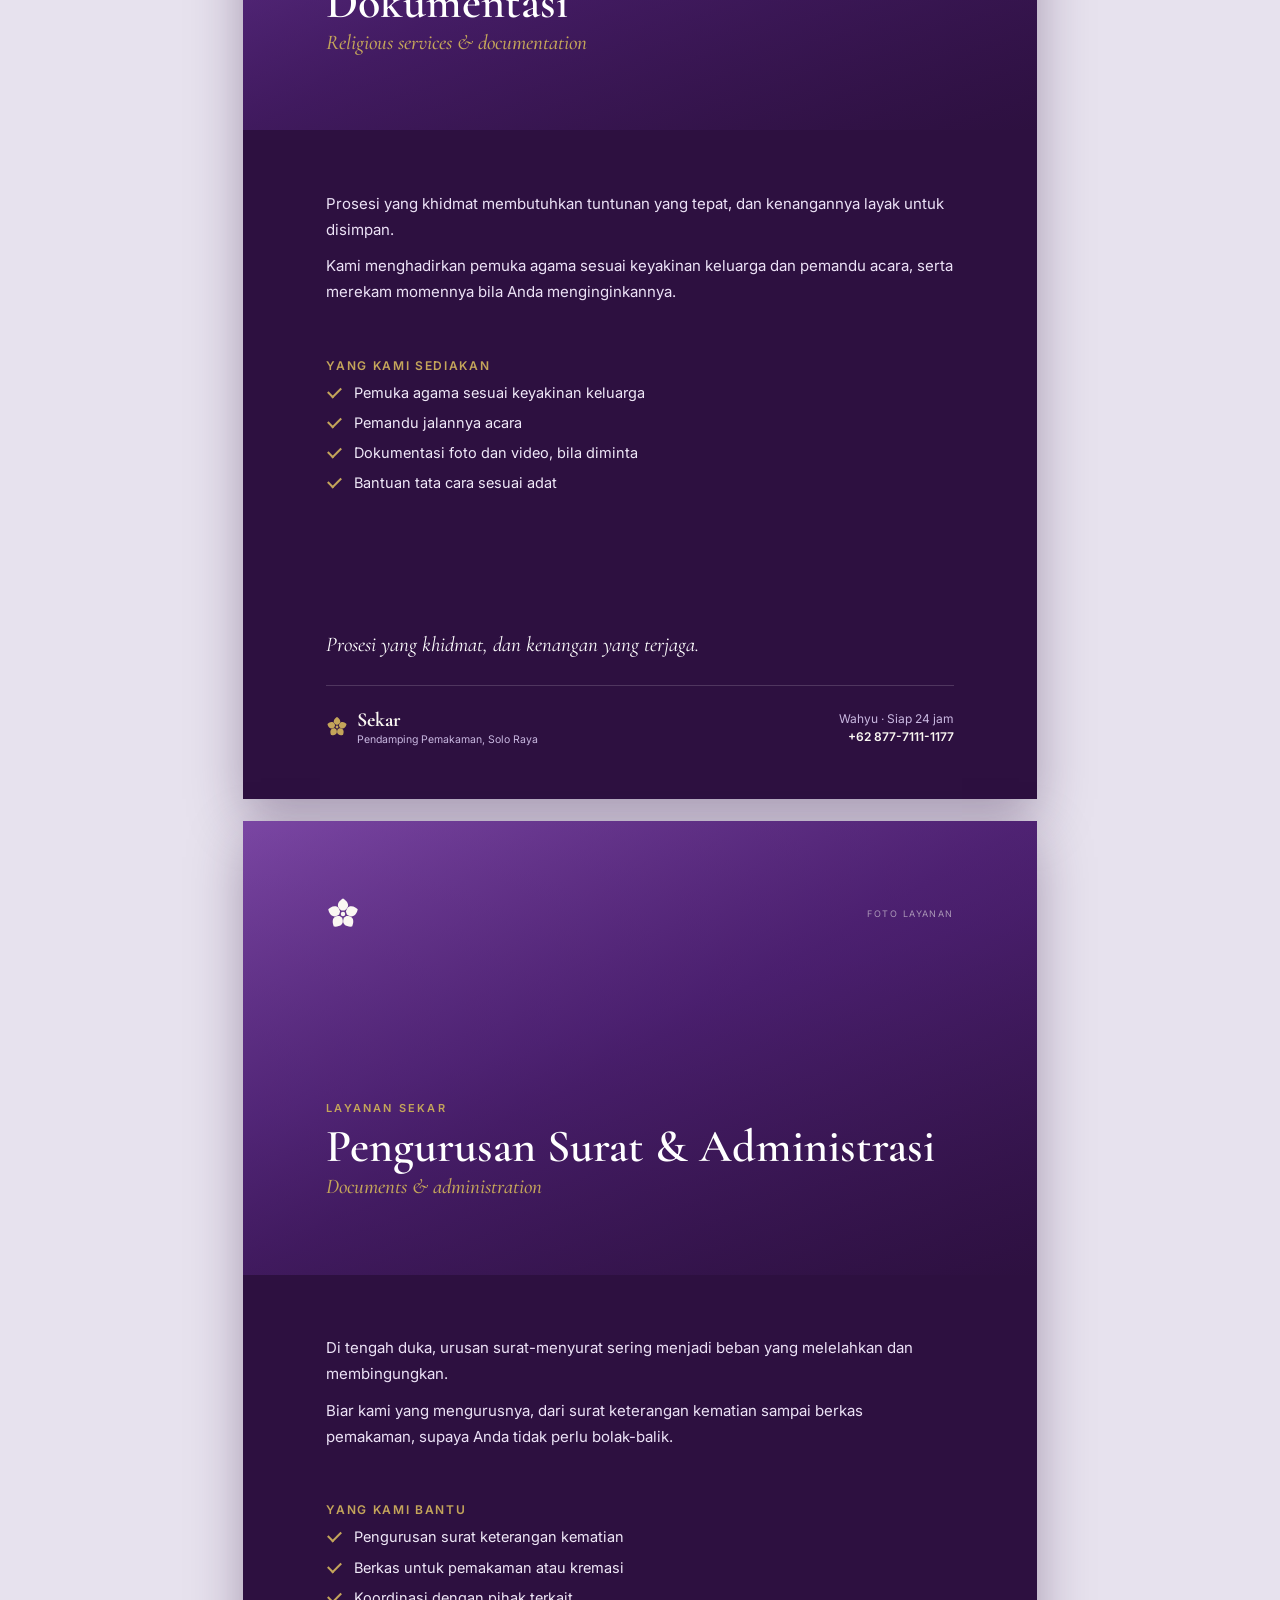
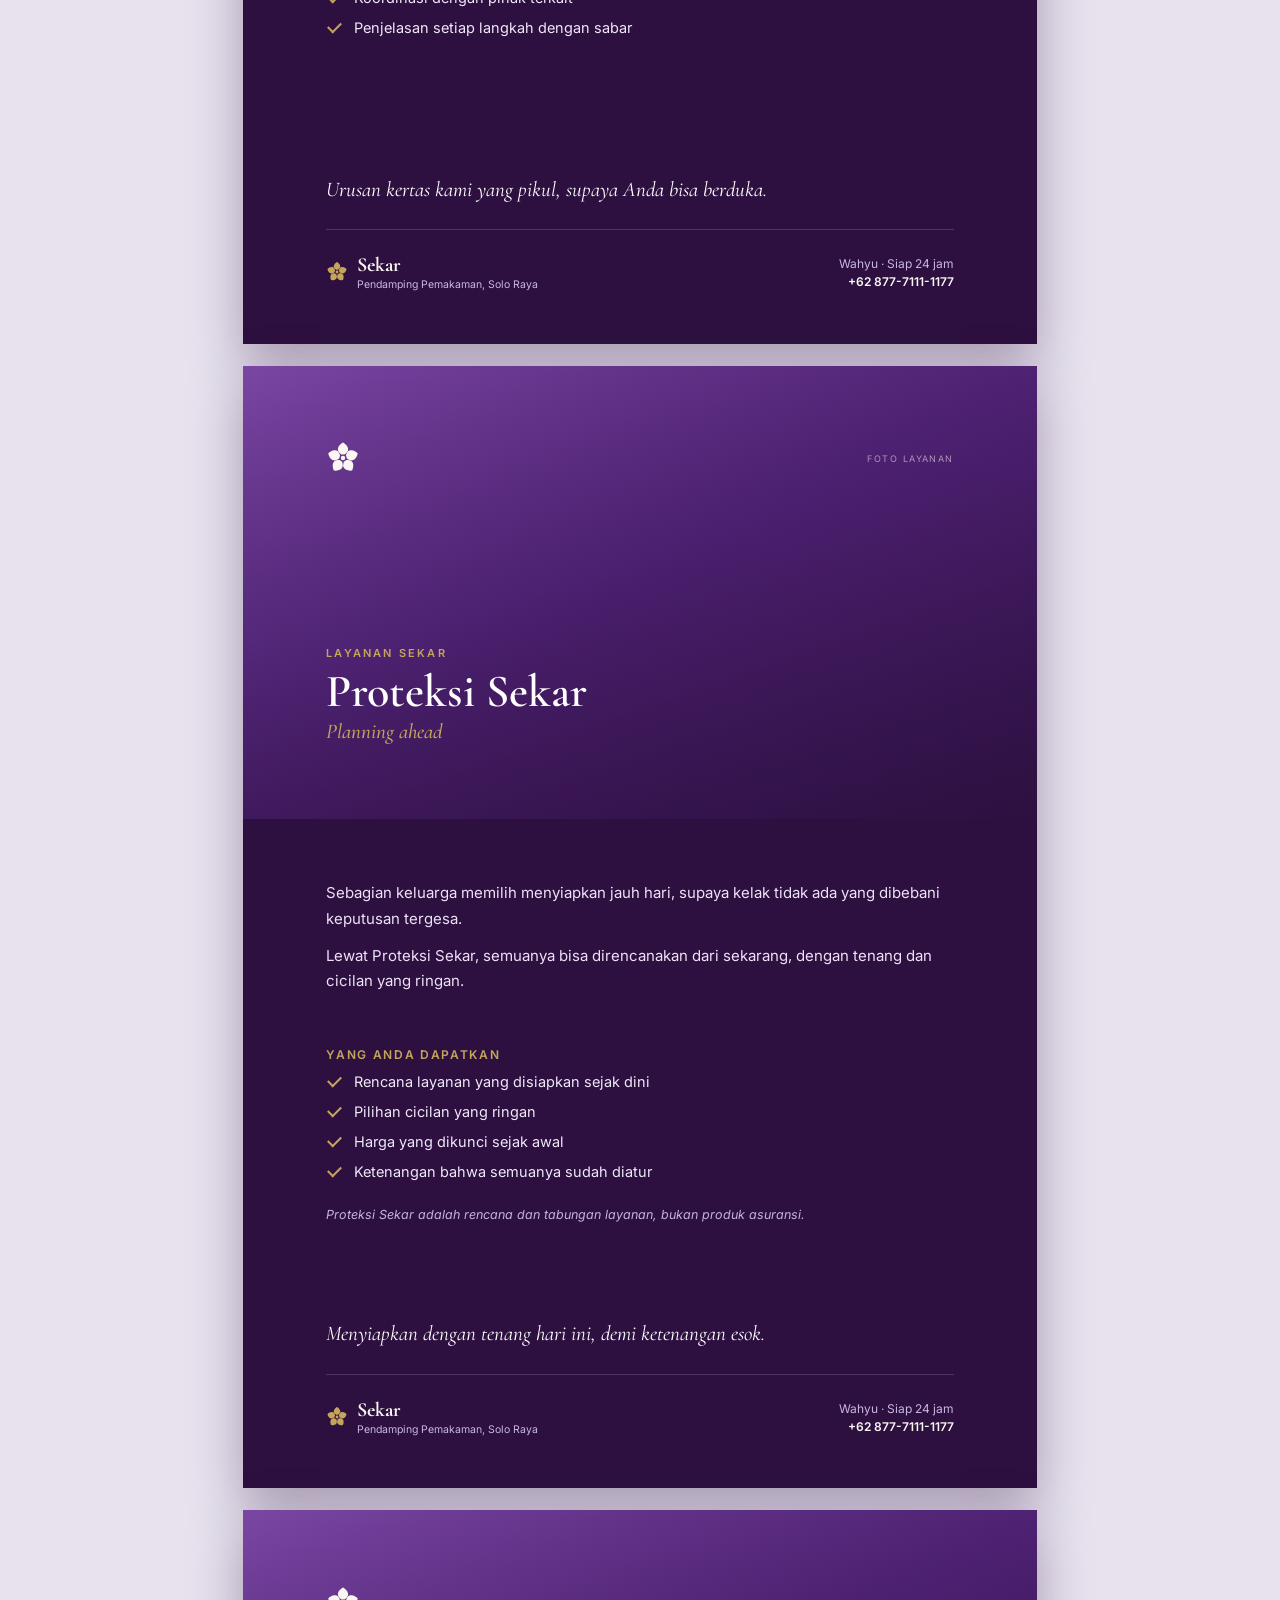
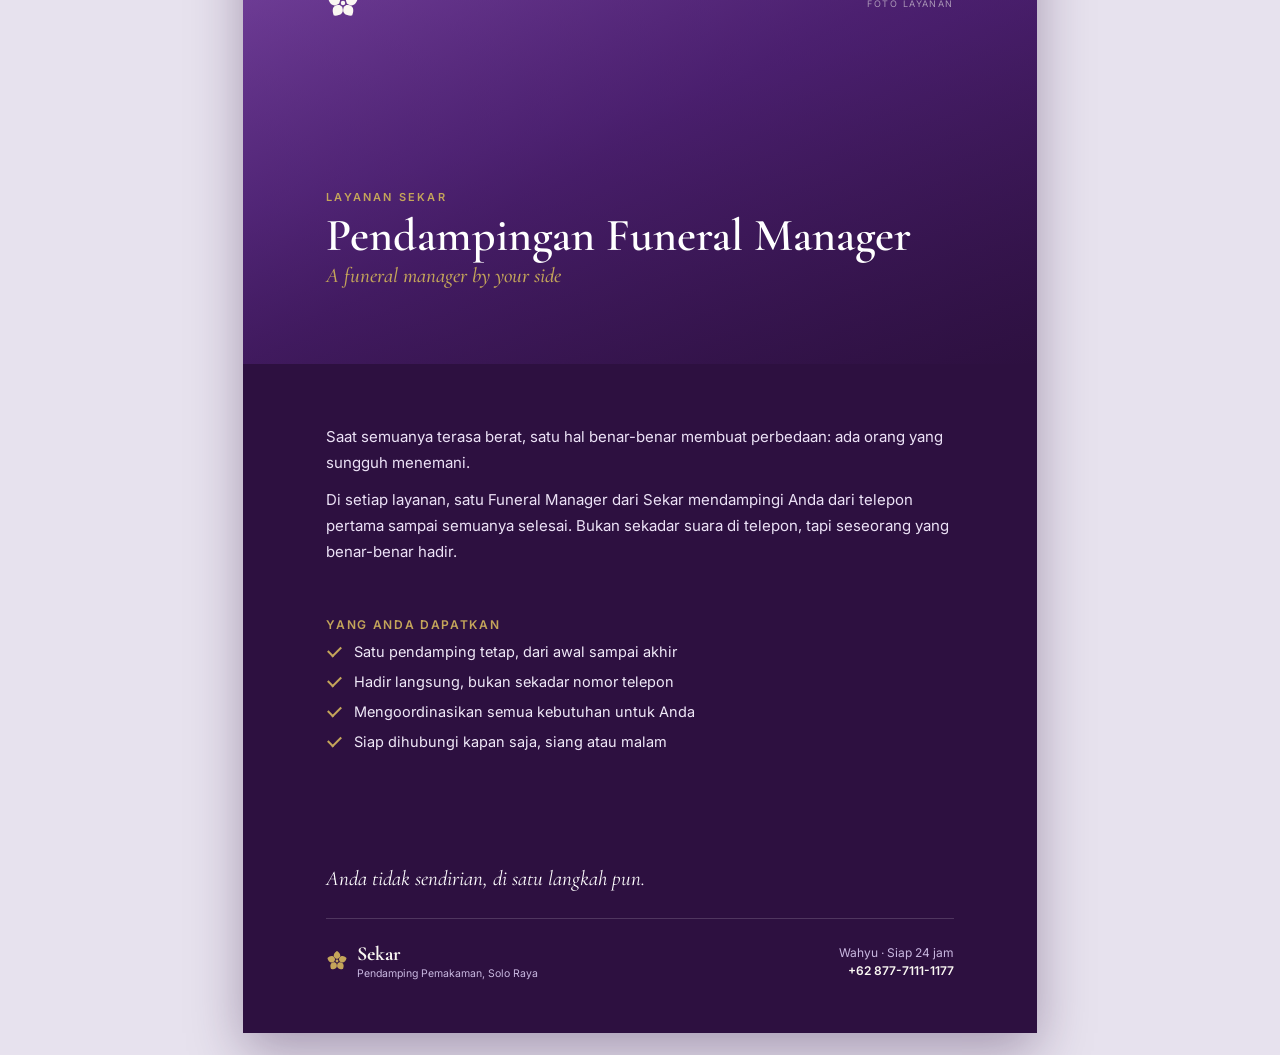
==== commit 2bcee4e8: "Add contact person name (Wahyu) by the phone number Contact view now shows "Narahubung: Wahyu" / "Co" ====
--- a/brosur.html
+++ b/brosur.html
@@ -111,7 +111,7 @@
       <li>Pendampingan penuh sampai prosesi selesai</li>
     </ul>
     <p class="close">Anda cukup hadir. Selebihnya, kami yang jaga.</p>
-    <div class="foot"><div class="fbrand"><svg viewBox="0 0 100 100"><use href="#melati"/></svg><div><b>Sekar</b><span>Pendamping Pemakaman, Solo Raya</span></div></div><div class="fcontact">Siap 24 jam<br><b>+62 877-7111-1177</b></div></div>
+    <div class="foot"><div class="fbrand"><svg viewBox="0 0 100 100"><use href="#melati"/></svg><div><b>Sekar</b><span>Pendamping Pemakaman, Solo Raya</span></div></div><div class="fcontact">Wahyu · Siap 24 jam<br><b>+62 877-7111-1177</b></div></div>
   </div>
 </section>
 
@@ -136,7 +136,7 @@
       <li>Bantuan dokumen yang diperlukan</li>
     </ul>
     <p class="close">Anda menentukan caranya. Kami yang menjaga jalannya.</p>
-    <div class="foot"><div class="fbrand"><svg viewBox="0 0 100 100"><use href="#melati"/></svg><div><b>Sekar</b><span>Pendamping Pemakaman, Solo Raya</span></div></div><div class="fcontact">Siap 24 jam<br><b>+62 877-7111-1177</b></div></div>
+    <div class="foot"><div class="fbrand"><svg viewBox="0 0 100 100"><use href="#melati"/></svg><div><b>Sekar</b><span>Pendamping Pemakaman, Solo Raya</span></div></div><div class="fcontact">Wahyu · Siap 24 jam<br><b>+62 877-7111-1177</b></div></div>
   </div>
 </section>
 
@@ -160,7 +160,7 @@
       <li>Penanganan yang bersih, aman, dan penuh adab</li>
     </ul>
     <p class="close">Penghormatan yang layak, sejak sentuhan pertama.</p>
-    <div class="foot"><div class="fbrand"><svg viewBox="0 0 100 100"><use href="#melati"/></svg><div><b>Sekar</b><span>Pendamping Pemakaman, Solo Raya</span></div></div><div class="fcontact">Siap 24 jam<br><b>+62 877-7111-1177</b></div></div>
+    <div class="foot"><div class="fbrand"><svg viewBox="0 0 100 100"><use href="#melati"/></svg><div><b>Sekar</b><span>Pendamping Pemakaman, Solo Raya</span></div></div><div class="fcontact">Wahyu · Siap 24 jam<br><b>+62 877-7111-1177</b></div></div>
   </div>
 </section>
 
@@ -184,7 +184,7 @@
       <li>Saran waktu yang wajar sesuai kondisi</li>
     </ul>
     <p class="close">Memberi waktu, supaya semua sempat mengucap selamat jalan.</p>
-    <div class="foot"><div class="fbrand"><svg viewBox="0 0 100 100"><use href="#melati"/></svg><div><b>Sekar</b><span>Pendamping Pemakaman, Solo Raya</span></div></div><div class="fcontact">Siap 24 jam<br><b>+62 877-7111-1177</b></div></div>
+    <div class="foot"><div class="fbrand"><svg viewBox="0 0 100 100"><use href="#melati"/></svg><div><b>Sekar</b><span>Pendamping Pemakaman, Solo Raya</span></div></div><div class="fcontact">Wahyu · Siap 24 jam<br><b>+62 877-7111-1177</b></div></div>
   </div>
 </section>
 
@@ -209,7 +209,7 @@
       <li>Pemakaman ulang yang khidmat di tempat baru</li>
     </ul>
     <p class="close">Pindah ke tempat yang lebih baik, dengan ketenangan yang sama.</p>
-    <div class="foot"><div class="fbrand"><svg viewBox="0 0 100 100"><use href="#melati"/></svg><div><b>Sekar</b><span>Pendamping Pemakaman, Solo Raya</span></div></div><div class="fcontact">Siap 24 jam<br><b>+62 877-7111-1177</b></div></div>
+    <div class="foot"><div class="fbrand"><svg viewBox="0 0 100 100"><use href="#melati"/></svg><div><b>Sekar</b><span>Pendamping Pemakaman, Solo Raya</span></div></div><div class="fcontact">Wahyu · Siap 24 jam<br><b>+62 877-7111-1177</b></div></div>
   </div>
 </section>
 
@@ -234,7 +234,7 @@
     </ul>
     <p class="note">Sekar mengurus dokumen dan mengoordinasikan prosesnya. Pengangkutan dijalankan oleh mitra resmi.</p>
     <p class="close">Pulang ke tengah keluarga, dengan tangan yang mengurus.</p>
-    <div class="foot"><div class="fbrand"><svg viewBox="0 0 100 100"><use href="#melati"/></svg><div><b>Sekar</b><span>Pendamping Pemakaman, Solo Raya</span></div></div><div class="fcontact">Siap 24 jam<br><b>+62 877-7111-1177</b></div></div>
+    <div class="foot"><div class="fbrand"><svg viewBox="0 0 100 100"><use href="#melati"/></svg><div><b>Sekar</b><span>Pendamping Pemakaman, Solo Raya</span></div></div><div class="fcontact">Wahyu · Siap 24 jam<br><b>+62 877-7111-1177</b></div></div>
   </div>
 </section>
 
@@ -258,7 +258,7 @@
       <li>Penataan yang rapi sebelum tamu datang</li>
     </ul>
     <p class="close">Anda memilih, kami yang menyiapkan.</p>
-    <div class="foot"><div class="fbrand"><svg viewBox="0 0 100 100"><use href="#melati"/></svg><div><b>Sekar</b><span>Pendamping Pemakaman, Solo Raya</span></div></div><div class="fcontact">Siap 24 jam<br><b>+62 877-7111-1177</b></div></div>
+    <div class="foot"><div class="fbrand"><svg viewBox="0 0 100 100"><use href="#melati"/></svg><div><b>Sekar</b><span>Pendamping Pemakaman, Solo Raya</span></div></div><div class="fcontact">Wahyu · Siap 24 jam<br><b>+62 877-7111-1177</b></div></div>
   </div>
 </section>
 
@@ -282,7 +282,7 @@
       <li>Pengaturan alur acara</li>
     </ul>
     <p class="close">Anda menyambut tamu dengan tenang. Sisanya kami yang atur.</p>
-    <div class="foot"><div class="fbrand"><svg viewBox="0 0 100 100"><use href="#melati"/></svg><div><b>Sekar</b><span>Pendamping Pemakaman, Solo Raya</span></div></div><div class="fcontact">Siap 24 jam<br><b>+62 877-7111-1177</b></div></div>
+    <div class="foot"><div class="fbrand"><svg viewBox="0 0 100 100"><use href="#melati"/></svg><div><b>Sekar</b><span>Pendamping Pemakaman, Solo Raya</span></div></div><div class="fcontact">Wahyu · Siap 24 jam<br><b>+62 877-7111-1177</b></div></div>
   </div>
 </section>
 
@@ -306,7 +306,7 @@
       <li>Bantuan tata cara sesuai adat</li>
     </ul>
     <p class="close">Prosesi yang khidmat, dan kenangan yang terjaga.</p>
-    <div class="foot"><div class="fbrand"><svg viewBox="0 0 100 100"><use href="#melati"/></svg><div><b>Sekar</b><span>Pendamping Pemakaman, Solo Raya</span></div></div><div class="fcontact">Siap 24 jam<br><b>+62 877-7111-1177</b></div></div>
+    <div class="foot"><div class="fbrand"><svg viewBox="0 0 100 100"><use href="#melati"/></svg><div><b>Sekar</b><span>Pendamping Pemakaman, Solo Raya</span></div></div><div class="fcontact">Wahyu · Siap 24 jam<br><b>+62 877-7111-1177</b></div></div>
   </div>
 </section>
 
@@ -330,7 +330,7 @@
       <li>Penjelasan setiap langkah dengan sabar</li>
     </ul>
     <p class="close">Urusan kertas kami yang pikul, supaya Anda bisa berduka.</p>
-    <div class="foot"><div class="fbrand"><svg viewBox="0 0 100 100"><use href="#melati"/></svg><div><b>Sekar</b><span>Pendamping Pemakaman, Solo Raya</span></div></div><div class="fcontact">Siap 24 jam<br><b>+62 877-7111-1177</b></div></div>
+    <div class="foot"><div class="fbrand"><svg viewBox="0 0 100 100"><use href="#melati"/></svg><div><b>Sekar</b><span>Pendamping Pemakaman, Solo Raya</span></div></div><div class="fcontact">Wahyu · Siap 24 jam<br><b>+62 877-7111-1177</b></div></div>
   </div>
 </section>
 
@@ -355,7 +355,7 @@
     </ul>
     <p class="note">Proteksi Sekar adalah rencana dan tabungan layanan, bukan produk asuransi.</p>
     <p class="close">Menyiapkan dengan tenang hari ini, demi ketenangan esok.</p>
-    <div class="foot"><div class="fbrand"><svg viewBox="0 0 100 100"><use href="#melati"/></svg><div><b>Sekar</b><span>Pendamping Pemakaman, Solo Raya</span></div></div><div class="fcontact">Siap 24 jam<br><b>+62 877-7111-1177</b></div></div>
+    <div class="foot"><div class="fbrand"><svg viewBox="0 0 100 100"><use href="#melati"/></svg><div><b>Sekar</b><span>Pendamping Pemakaman, Solo Raya</span></div></div><div class="fcontact">Wahyu · Siap 24 jam<br><b>+62 877-7111-1177</b></div></div>
   </div>
 </section>
 
@@ -379,7 +379,7 @@
       <li>Siap dihubungi kapan saja, siang atau malam</li>
     </ul>
     <p class="close">Anda tidak sendirian, di satu langkah pun.</p>
-    <div class="foot"><div class="fbrand"><svg viewBox="0 0 100 100"><use href="#melati"/></svg><div><b>Sekar</b><span>Pendamping Pemakaman, Solo Raya</span></div></div><div class="fcontact">Siap 24 jam<br><b>+62 877-7111-1177</b></div></div>
+    <div class="foot"><div class="fbrand"><svg viewBox="0 0 100 100"><use href="#melati"/></svg><div><b>Sekar</b><span>Pendamping Pemakaman, Solo Raya</span></div></div><div class="fcontact">Wahyu · Siap 24 jam<br><b>+62 877-7111-1177</b></div></div>
   </div>
 </section>
 
